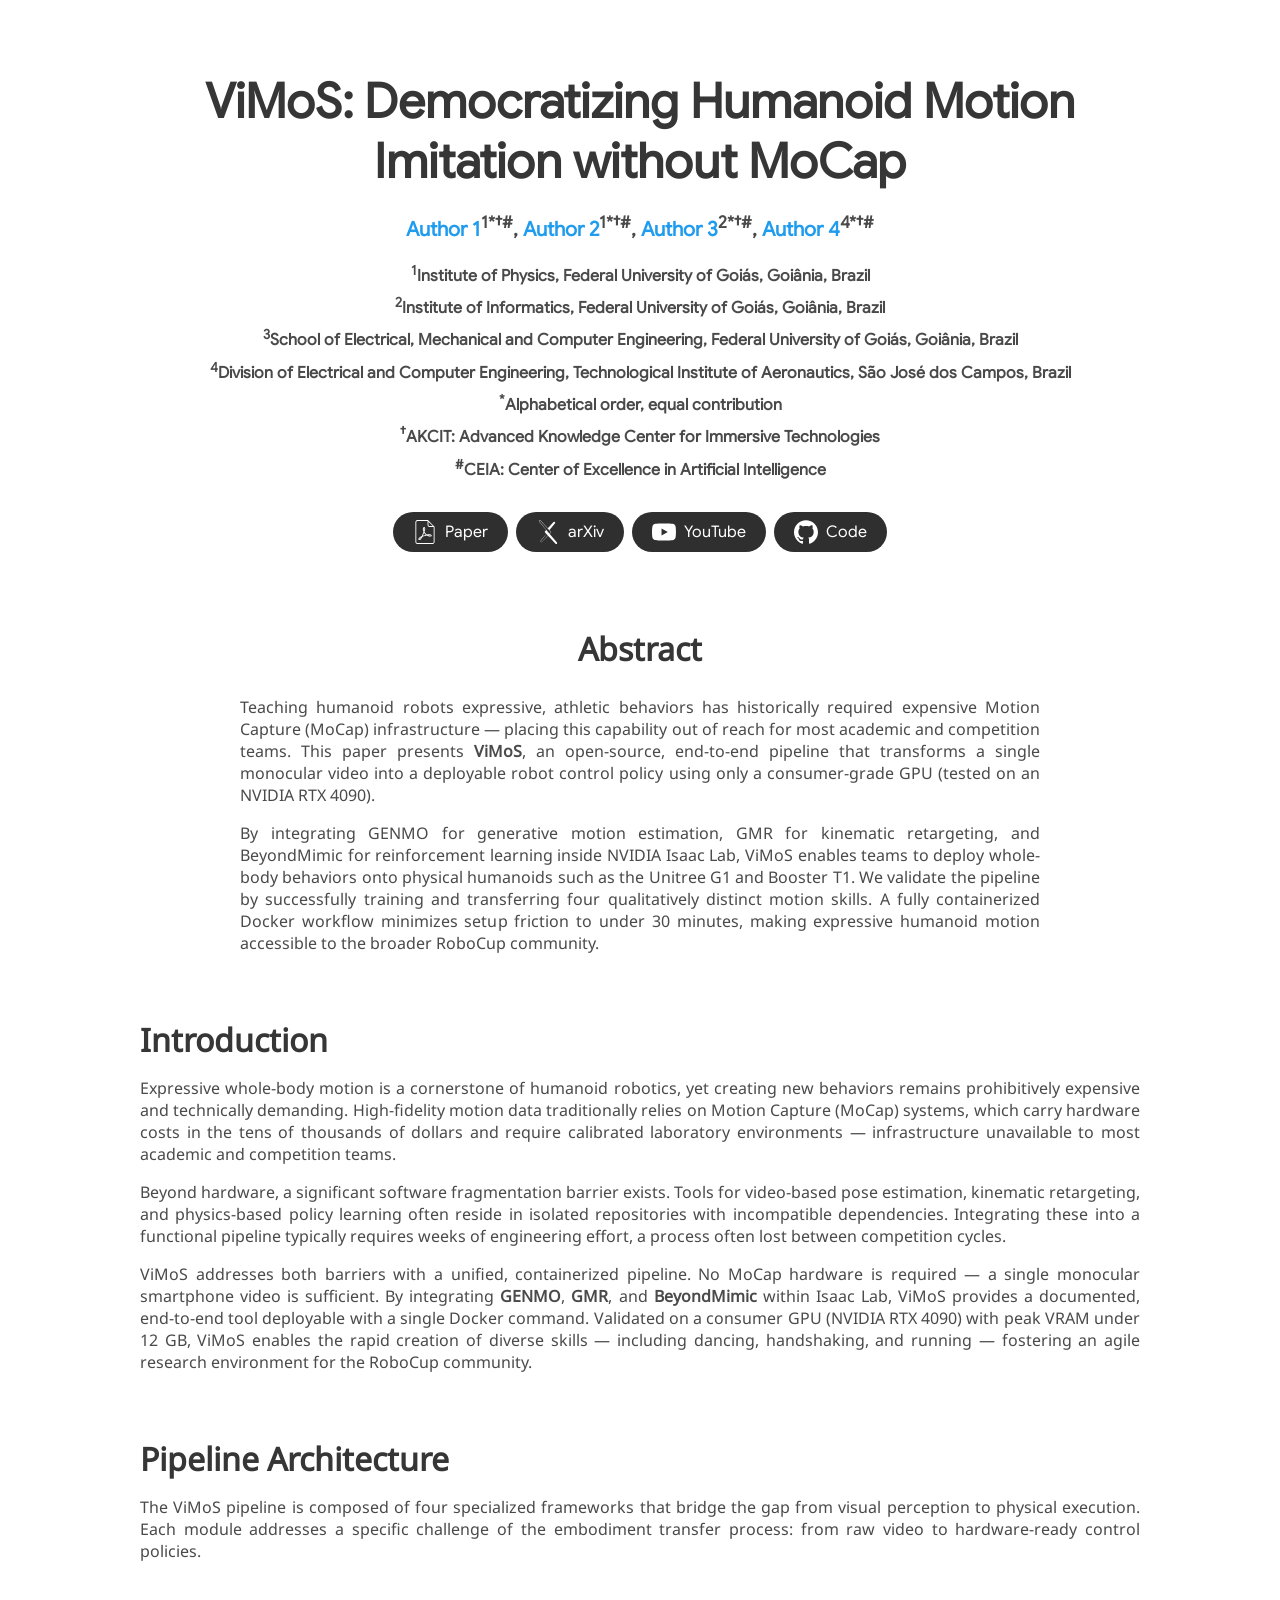
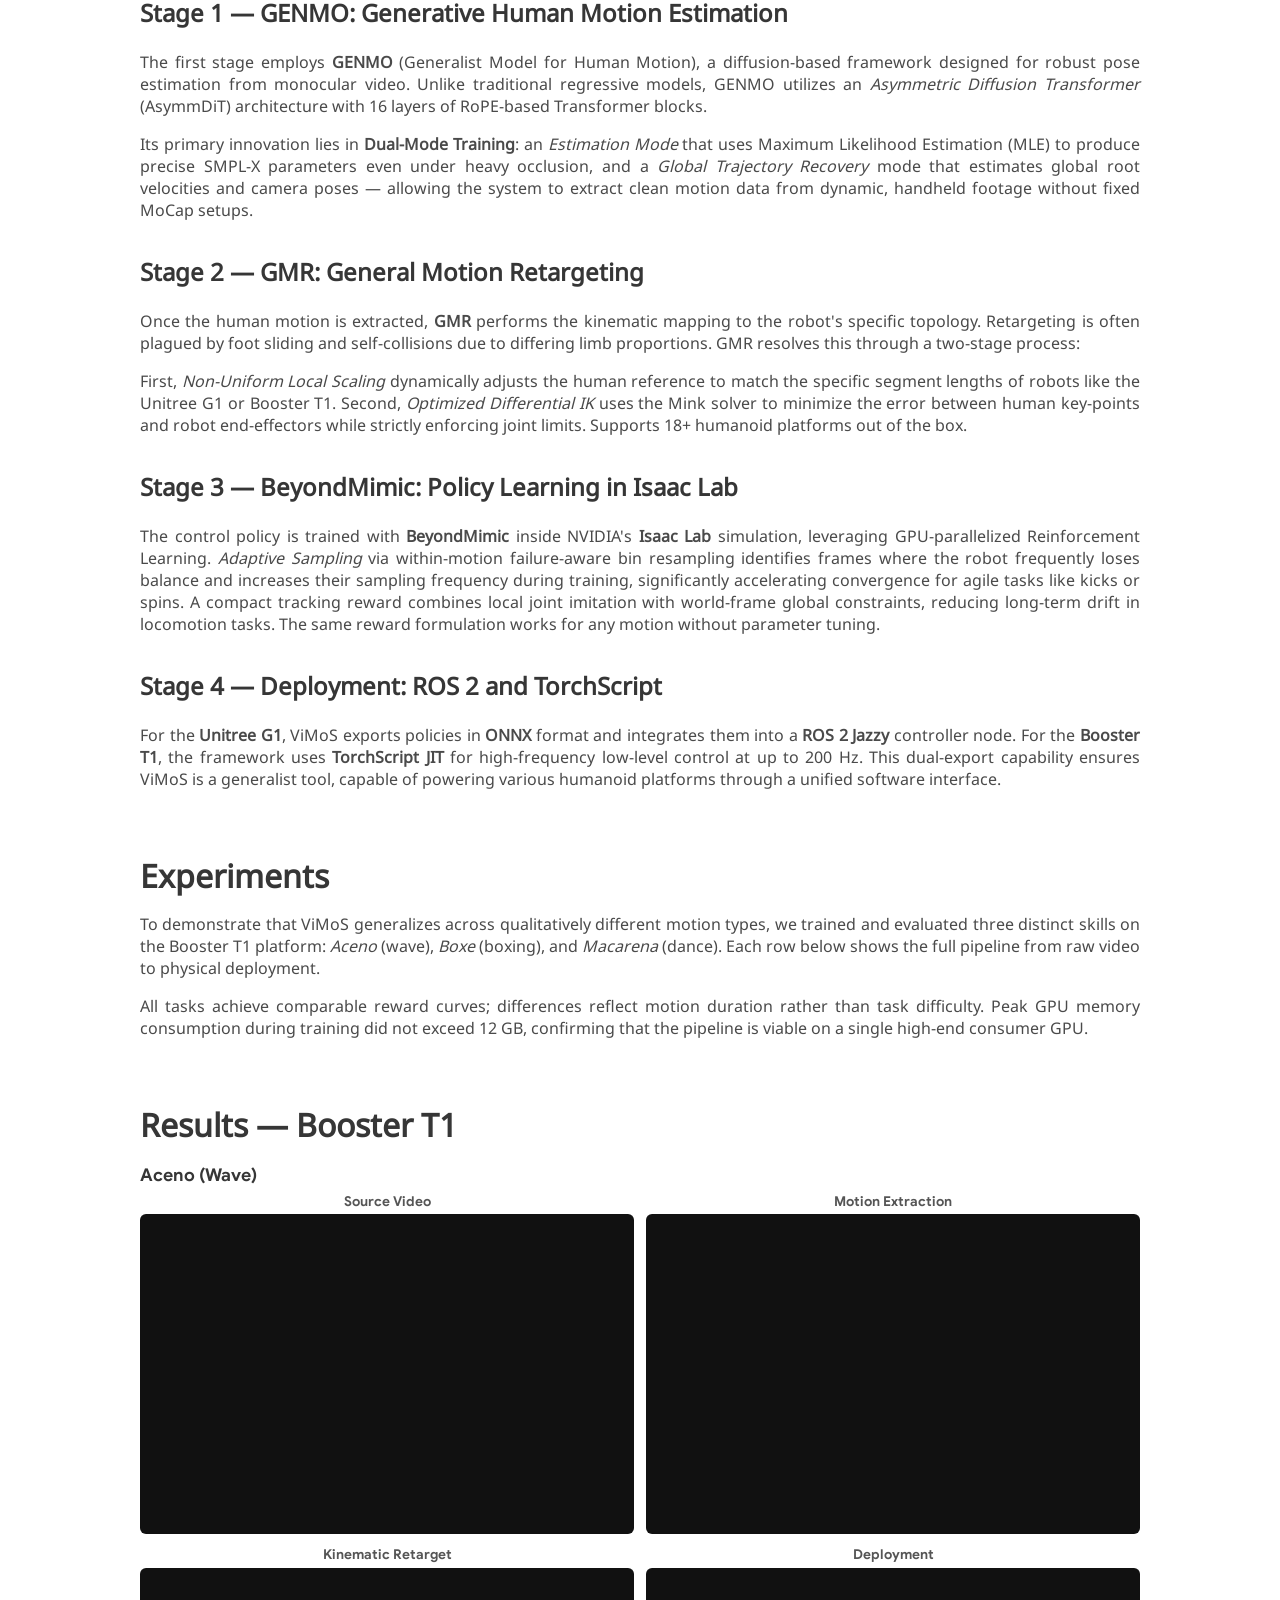
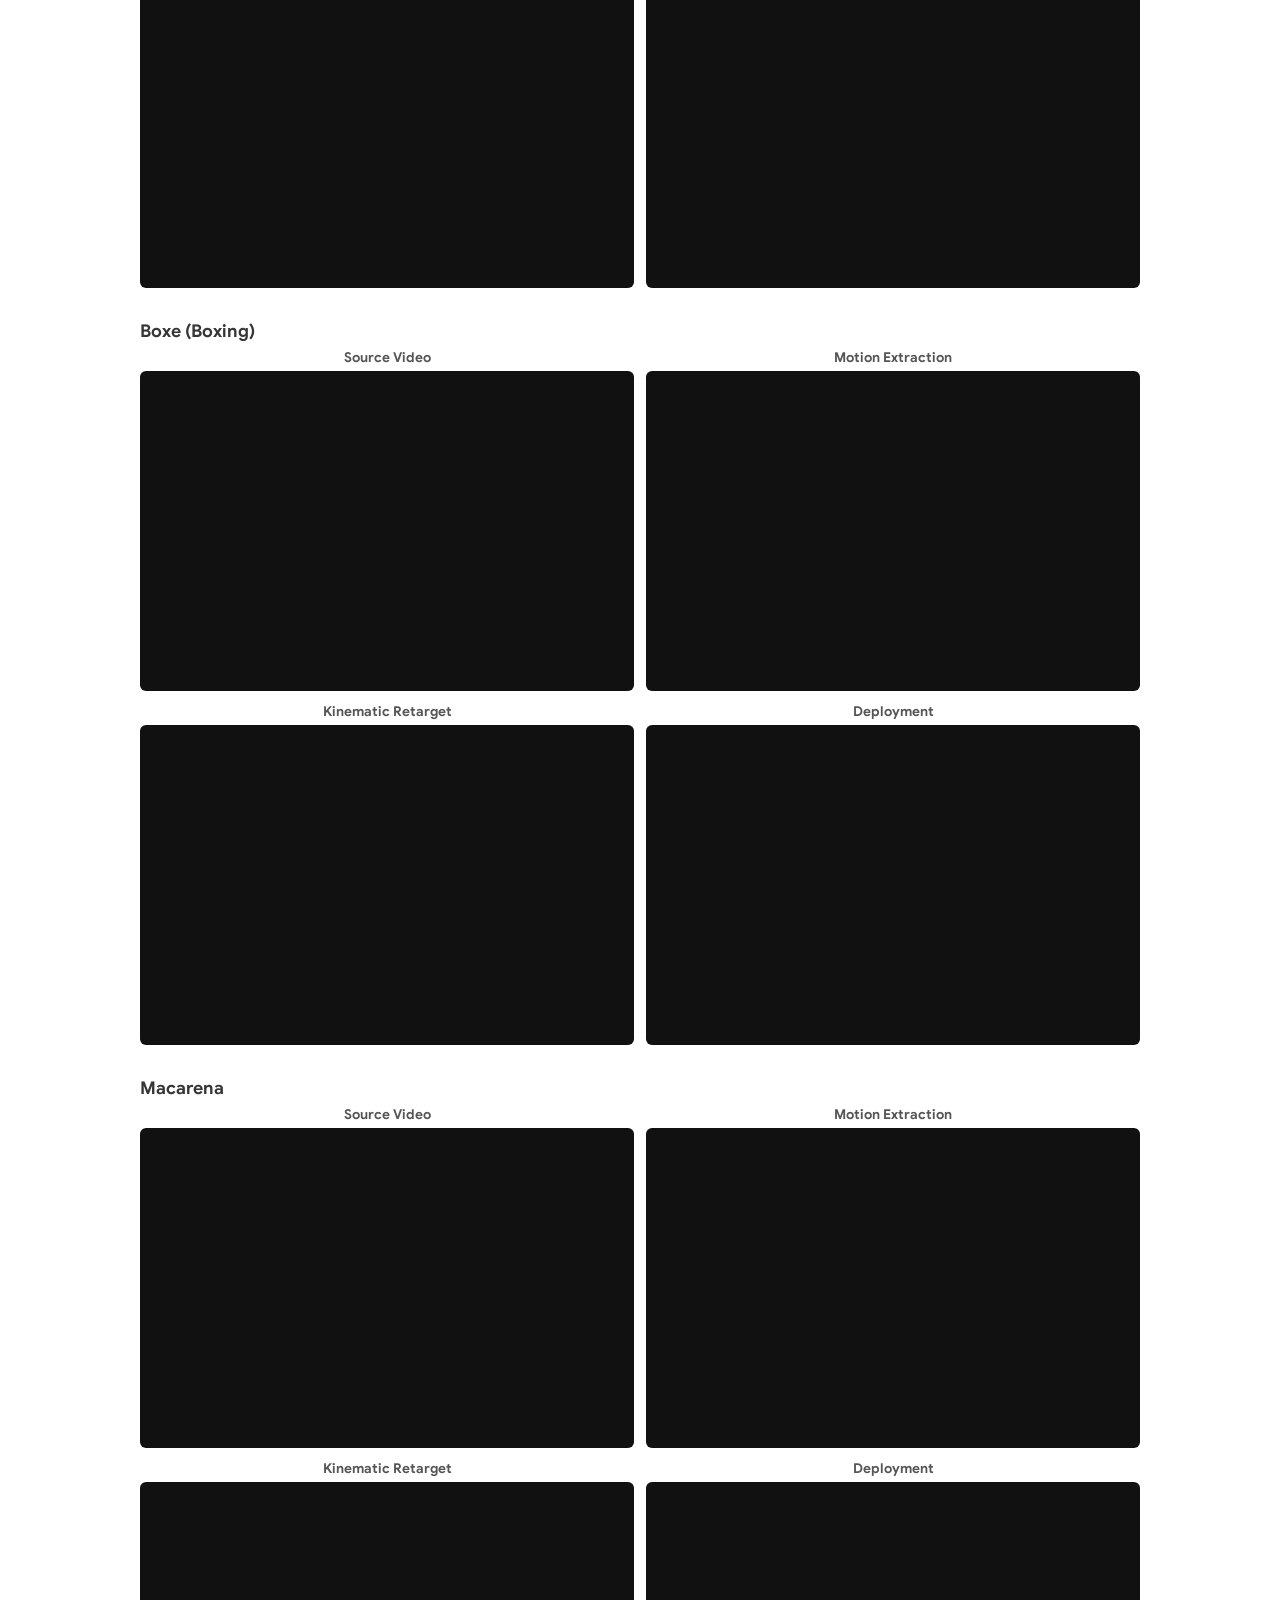
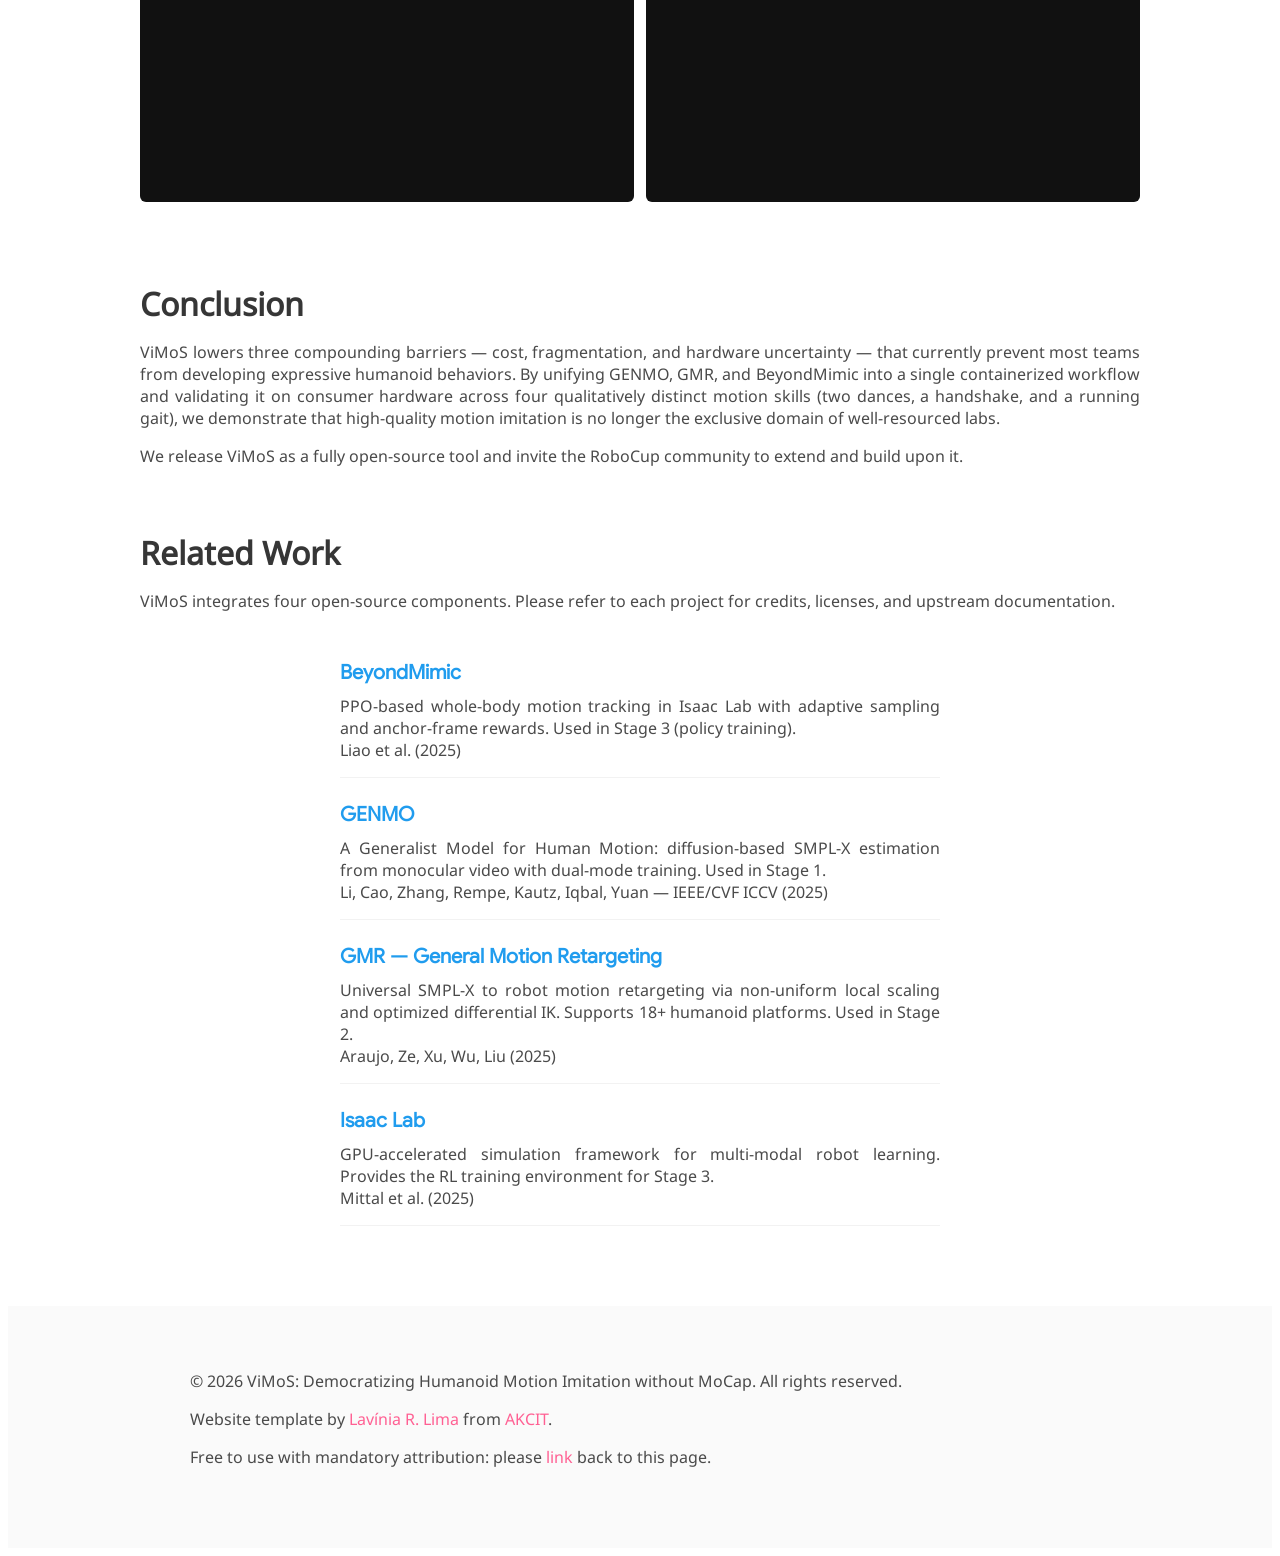
==== docs/index.html @ f3427cb3 "Remove YouTube index link" ====
<!DOCTYPE html>
<html>
    <head>
        <meta charset="utf-8">
        <meta name="description" content="ViMoS: Democratizing Humanoid Motion Imitation without MoCap. An open-source, end-to-end pipeline from monocular video to deployable robot control policy.">
        <meta name="keywords" content="Humanoid Robotics, Motion Imitation, Reinforcement Learning, Isaac Lab, BeyondMimic, GENMO, GMR, RoboCup">
        <meta name="viewport" content="width=device-width, initial-scale=1">
        <title>ViMoS — Democratizing Humanoid Motion Imitation without MoCap</title>
        <link rel="stylesheet" href="style.css">
        <link rel="icon" href="images/favicon.svg" type="image/svg+xml">
    </head>
    <body>
        <!-- ===== HEADER: Title + Authors ===== -->
        <div class="section">
            <div class="content">
                <h1>ViMoS: Democratizing Humanoid Motion Imitation without MoCap</h1>
                <h3>
                    <!-- TODO: replace with real author names and profile links -->
                    <a href="https://github.com/AKCIT-RL" class="no-underline" target="_blank">Author 1</a><sup>1*†#</sup>,
                    <a href="https://github.com/AKCIT-RL" class="no-underline" target="_blank">Author 2</a><sup>1*†#</sup>,
                    <a href="https://github.com/AKCIT-RL" class="no-underline" target="_blank">Author 3</a><sup>2*†#</sup>,
                    <a href="https://github.com/AKCIT-RL" class="no-underline" target="_blank">Author 4</a><sup>4*†#</sup>
                </h3>
                <h4><sup>1</sup>Institute of Physics, Federal University of Goiás, Goiânia, Brazil</h4>
                <h4><sup>2</sup>Institute of Informatics, Federal University of Goiás, Goiânia, Brazil</h4>
                <h4><sup>3</sup>School of Electrical, Mechanical and Computer Engineering, Federal University of Goiás, Goiânia, Brazil</h4>
                <h4><sup>4</sup>Division of Electrical and Computer Engineering, Technological Institute of Aeronautics, São José dos Campos, Brazil</h4>
                <h4><sup>*</sup>Alphabetical order, equal contribution</h4>
                <h4><sup>†</sup>AKCIT: Advanced Knowledge Center for Immersive Technologies</h4>
                <h4><sup>#</sup>CEIA: Center of Excellence in Artificial Intelligence</h4>
                <div class="links">
                    <!-- TODO: replace href with real PDF path when available -->
                    <div class="button">
                        <a href="paper.pdf" class="button-text" target="_blank"><img src="images/pdf.svg" class="button-icon">Paper</a>
                    </div>
                    <!-- TODO: replace href with real arXiv link when available -->
                    <div class="button">
                        <a href="https://arxiv.org/" class="button-text" target="_blank"><img src="images/arxiv.svg" class="button-icon">arXiv</a>
                    </div>
                    <!-- TODO: replace href with real YouTube link when available -->
                    <div class="button">
                        <a href="https://www.youtube.com/" class="button-text" target="_blank"><img src="images/youtube.svg" class="button-icon">YouTube</a>
                    </div>
                    <div class="button">
                        <a href="https://github.com/AKCIT-RL/DYSNM" class="button-text" target="_blank"><img src="images/github.svg" class="button-icon">Code</a>
                    </div>
                </div>
            </div>
        </div>

        <!-- ===== ABSTRACT ===== -->
        <div class="section">
            <div class="abstract">
                <h2>Abstract</h2>
                <p>
                    Teaching humanoid robots expressive, athletic behaviors has historically required expensive Motion Capture (MoCap) infrastructure — placing this capability out of reach for most academic and competition teams. This paper presents <strong>ViMoS</strong>, an open-source, end-to-end pipeline that transforms a single monocular video into a deployable robot control policy using only a consumer-grade GPU (tested on an NVIDIA RTX 4090).
                </p>
                <p>
                    By integrating GENMO for generative motion estimation, GMR for kinematic retargeting, and BeyondMimic for reinforcement learning inside NVIDIA Isaac Lab, ViMoS enables teams to deploy whole-body behaviors onto physical humanoids such as the Unitree G1 and Booster T1. We validate the pipeline by successfully training and transferring four qualitatively distinct motion skills. A fully containerized Docker workflow minimizes setup friction to under 30 minutes, making expressive humanoid motion accessible to the broader RoboCup community.
                </p>
            </div>
        </div>

        <!-- ===== INTRODUCTION ===== -->
        <div class="section">
            <div class="content">
                <h5>Introduction</h5>
                <p>
                    Expressive whole-body motion is a cornerstone of humanoid robotics, yet creating new behaviors remains prohibitively expensive and technically demanding. High-fidelity motion data traditionally relies on Motion Capture (MoCap) systems, which carry hardware costs in the tens of thousands of dollars and require calibrated laboratory environments — infrastructure unavailable to most academic and competition teams.
                </p>
                <p>
                    Beyond hardware, a significant software fragmentation barrier exists. Tools for video-based pose estimation, kinematic retargeting, and physics-based policy learning often reside in isolated repositories with incompatible dependencies. Integrating these into a functional pipeline typically requires weeks of engineering effort, a process often lost between competition cycles.
                </p>
                <p>
                    ViMoS addresses both barriers with a unified, containerized pipeline. No MoCap hardware is required — a single monocular smartphone video is sufficient. By integrating <strong>GENMO</strong>, <strong>GMR</strong>, and <strong>BeyondMimic</strong> within Isaac Lab, ViMoS provides a documented, end-to-end tool deployable with a single Docker command. Validated on a consumer GPU (NVIDIA RTX 4090) with peak VRAM under 12 GB, ViMoS enables the rapid creation of diverse skills — including dancing, handshaking, and running — fostering an agile research environment for the RoboCup community.
                </p>
            </div>
        </div>

        <!-- ===== PIPELINE ===== -->
        <div class="section">
            <div class="content">
                <h5>Pipeline Architecture</h5>
                <p>
                    The ViMoS pipeline is composed of four specialized frameworks that bridge the gap from visual perception to physical execution. Each module addresses a specific challenge of the embodiment transfer process: from raw video to hardware-ready control policies.
                </p>

                <!-- TODO: add pipeline diagram here when available (diagram.png from paper) -->
                <!-- <img class="image" src="images/diagram.png" alt="The ViMoS end-to-end pipeline"> -->

                <h6>Stage 1 — GENMO: Generative Human Motion Estimation</h6>
                <p>
                    The first stage employs <strong>GENMO</strong> (Generalist Model for Human Motion), a diffusion-based framework designed for robust pose estimation from monocular video. Unlike traditional regressive models, GENMO utilizes an <em>Asymmetric Diffusion Transformer</em> (AsymmDiT) architecture with 16 layers of RoPE-based Transformer blocks.
                </p>
                <p>
                    Its primary innovation lies in <strong>Dual-Mode Training</strong>: an <em>Estimation Mode</em> that uses Maximum Likelihood Estimation (MLE) to produce precise SMPL-X parameters even under heavy occlusion, and a <em>Global Trajectory Recovery</em> mode that estimates global root velocities and camera poses — allowing the system to extract clean motion data from dynamic, handheld footage without fixed MoCap setups.
                </p>

                <h6>Stage 2 — GMR: General Motion Retargeting</h6>
                <p>
                    Once the human motion is extracted, <strong>GMR</strong> performs the kinematic mapping to the robot's specific topology. Retargeting is often plagued by foot sliding and self-collisions due to differing limb proportions. GMR resolves this through a two-stage process:
                </p>
                <p>
                    First, <em>Non-Uniform Local Scaling</em> dynamically adjusts the human reference to match the specific segment lengths of robots like the Unitree G1 or Booster T1. Second, <em>Optimized Differential IK</em> uses the Mink solver to minimize the error between human key-points and robot end-effectors while strictly enforcing joint limits. Supports 18+ humanoid platforms out of the box.
                </p>

                <h6>Stage 3 — BeyondMimic: Policy Learning in Isaac Lab</h6>
                <p>
                    The control policy is trained with <strong>BeyondMimic</strong> inside NVIDIA's <strong>Isaac Lab</strong> simulation, leveraging GPU-parallelized Reinforcement Learning.
                    <em>Adaptive Sampling</em> via within-motion failure-aware bin resampling identifies frames where the robot frequently loses balance and increases their sampling frequency during training, significantly accelerating convergence for agile tasks like kicks or spins.
                    A compact tracking reward combines local joint imitation with world-frame global constraints, reducing long-term drift in locomotion tasks.
                    The same reward formulation works for any motion without parameter tuning.
                </p>

                <h6>Stage 4 — Deployment: ROS 2 and TorchScript</h6>
                <p>
                    For the <strong>Unitree G1</strong>, ViMoS exports policies in <strong>ONNX</strong> format and integrates them into a <strong>ROS 2 Jazzy</strong> controller node.
                    For the <strong>Booster T1</strong>, the framework uses <strong>TorchScript JIT</strong> for high-frequency low-level control at up to 200 Hz.
                    This dual-export capability ensures ViMoS is a generalist tool, capable of powering various humanoid platforms through a unified software interface.
                </p>
            </div>
        </div>

        <!-- ===== EXPERIMENTS ===== -->
        <div class="section">
            <div class="content">
                <h5>Experiments</h5>
                <p>
                    To demonstrate that ViMoS generalizes across qualitatively different motion types, we trained and evaluated three distinct skills on the Booster T1 platform: <em>Aceno</em> (wave), <em>Boxe</em> (boxing), and <em>Macarena</em> (dance). Each row below shows the full pipeline from raw video to physical deployment.
                </p>
                <p>
                    All tasks achieve comparable reward curves; differences reflect motion duration rather than task difficulty. Peak GPU memory consumption during training did not exceed 12 GB, confirming that the pipeline is viable on a single high-end consumer GPU.
                </p>
            </div>
        </div>

        <!-- ===== RESULTS ===== -->
        <div class="section">
            <div class="content">
                <h5>Results — Booster T1</h5>

                <p class="motion-label">Aceno (Wave)</p>
                <div class="video-grid">
                    <div class="video-cell"><span>Source Video</span><video src="videos/aceno_source.mp4" autoplay loop muted playsinline></video></div>
                    <div class="video-cell"><span>Motion Extraction</span><video src="videos/aceno_extraction.mp4" autoplay loop muted playsinline></video></div>
                    <div class="video-cell"><span>Kinematic Retarget</span><video src="videos/aceno_retarget.mp4" autoplay loop muted playsinline></video></div>
                    <div class="video-cell"><span>Deployment</span><video src="videos/aceno_deploy.mp4" autoplay loop muted playsinline></video></div>
                </div>

                <p class="motion-label">Boxe (Boxing)</p>
                <div class="video-grid">
                    <div class="video-cell"><span>Source Video</span><video src="videos/boxe_source.mp4" autoplay loop muted playsinline></video></div>
                    <div class="video-cell"><span>Motion Extraction</span><video src="videos/boxe_extraction.mp4" autoplay loop muted playsinline></video></div>
                    <div class="video-cell"><span>Kinematic Retarget</span><video src="videos/boxe_retarget.mp4" autoplay loop muted playsinline></video></div>
                    <div class="video-cell"><span>Deployment</span><video src="videos/boxe_deploy.mp4" autoplay loop muted playsinline></video></div>
                </div>

                <p class="motion-label">Macarena</p>
                <div class="video-grid">
                    <div class="video-cell"><span>Source Video</span><video src="videos/macarena_source.mp4" autoplay loop muted playsinline></video></div>
                    <div class="video-cell"><span>Motion Extraction</span><video src="videos/macarena_extraction.mp4" autoplay loop muted playsinline></video></div>
                    <div class="video-cell"><span>Kinematic Retarget</span><video src="videos/macarena_retarget.mp4" autoplay loop muted playsinline></video></div>
                    <div class="video-cell"><span>Deployment</span><video src="videos/macarena_deploy.mp4" autoplay loop muted playsinline></video></div>
                </div>
            </div>
        </div>

        <!-- ===== CONCLUSION ===== -->
        <div class="section">
            <div class="content">
                <h5>Conclusion</h5>
                <p>
                    ViMoS lowers three compounding barriers — cost, fragmentation, and hardware uncertainty — that currently prevent most teams from developing expressive humanoid behaviors. By unifying GENMO, GMR, and BeyondMimic into a single containerized workflow and validating it on consumer hardware across four qualitatively distinct motion skills (two dances, a handshake, and a running gait), we demonstrate that high-quality motion imitation is no longer the exclusive domain of well-resourced labs.
                </p>
                <p>
                    We release ViMoS as a fully open-source tool and invite the RoboCup community to extend and build upon it.
                </p>
            </div>
        </div>

        <!-- ===== RELATED WORK ===== -->
        <div class="section">
            <div class="content">
                <h5>Related Work</h5>
                <p>
                    ViMoS integrates four open-source components. Please refer to each project for credits, licenses, and upstream documentation.
                </p>
                <div class="related-links-container">
                    <div class="related-links">
                        <h3><a href="https://arxiv.org/abs/2508.08241" class="no-underline" target="_blank">BeyondMimic</a></h3>
                        <p>PPO-based whole-body motion tracking in Isaac Lab with adaptive sampling and anchor-frame rewards. Used in Stage 3 (policy training).</p>
                        <p>Liao et al. (2025)</p>
                    </div>
                    <div class="related-links">
                        <h3><a href="https://arxiv.org/abs/2505.01425" class="no-underline" target="_blank">GENMO</a></h3>
                        <p>A Generalist Model for Human Motion: diffusion-based SMPL-X estimation from monocular video with dual-mode training. Used in Stage 1.</p>
                        <p>Li, Cao, Zhang, Rempe, Kautz, Iqbal, Yuan — IEEE/CVF ICCV (2025)</p>
                    </div>
                    <div class="related-links">
                        <h3><a href="https://arxiv.org/abs/2510.02252" class="no-underline" target="_blank">GMR — General Motion Retargeting</a></h3>
                        <p>Universal SMPL-X to robot motion retargeting via non-uniform local scaling and optimized differential IK. Supports 18+ humanoid platforms. Used in Stage 2.</p>
                        <p>Araujo, Ze, Xu, Wu, Liu (2025)</p>
                    </div>
                    <div class="related-links">
                        <h3><a href="https://arxiv.org/abs/2511.04831" class="no-underline" target="_blank">Isaac Lab</a></h3>
                        <p>GPU-accelerated simulation framework for multi-modal robot learning. Provides the RL training environment for Stage 3.</p>
                        <p>Mittal et al. (2025)</p>
                    </div>
                </div>
            </div>
        </div>

        <!-- Footer start - do not remove the attribution lines below, it is required for the free use of the template -->
        <!-- You can edit the content above, but please keep the attribution to the template developer and the requirement to link back to the GINGA paper page -->
        <footer class="footer">
            <div class="footer-content">
                <p>© 2026 ViMoS: Democratizing Humanoid Motion Imitation without MoCap. All rights reserved.</p>
                <p>Website template by <a href="https://github.com/lavinia-rl" target="_blank" class="no-underline-ft">Lavínia R. Lima</a> from <a href="https://github.com/AKCIT-RL" target="_blank" class="no-underline-ft">AKCIT</a>.</p>
                <p>Free to use with mandatory attribution: please <a href="https://lavinia-rl.github.io/GINGA/" class="no-underline-ft" target="_blank">link</a> back to this page.</p>
            </div>
        </footer>
        <!-- Footer end -->
    </body>
</html>
---- docs/style.css ----
html {
    text-rendering: optimizeLegibility;
}

@font-face {
    font-family: 'googlesans-bold';
    src: url('fonts/google-sans/GoogleSans-Bold.ttf') format('truetype');
}
@font-face {
    font-family: 'googlesans-italic';
    src: url('fonts/google-sans/GoogleSans-Italic.ttf') format('truetype');
}

@font-face {
    font-family: 'googlesans-regular';
    src: url('fonts/google-sans/GoogleSans-Regular.ttf') format('truetype');
}

@font-face {
    font-family: 'noto-sans-bold';
    src: url('fonts/noto-sans/NotoSans-Bold.ttf') format('truetype');
}

@font-face {
    font-family: 'noto-sans-italic';
    src: url('fonts/noto-sans/NotoSans-Italic.ttf') format('truetype');
}

@font-face {
    font-family: 'noto-sans-regular';
    src: url('fonts/noto-sans/NotoSans-Regular.ttf') format('truetype');
}

body {
    font-family: 'noto-sans-regular', sans-serif;
    background-color: white;
}

h1 {    
    font-family: 'googlesans-regular', sans-serif;
    font-size: 3em;
    color: #363636;
    text-align: center;
    margin-bottom: 1.5em;
    word-break: break-word;
    margin: 0;
    padding: 0;
    box-sizing: inherit;
    padding-top: 4rem;
}

h2 {
    font-family: 'noto-sans-regular', sans-serif;
    font-size: 2em;
    color: #363636;
    text-align: center;
}

h3 {
    font-family: 'googlesans-regular', sans-serif;
    font-size: 1.25em;
    color: #4a4a4a;
    text-align: center;
}

h4 {
    font-family: 'googlesans-regular', sans-serif;
    font-size: 1em;
    color: #4a4a4a;
    text-align: center;
    margin: 0.5em 0;
}

h5 {
    font-family: 'noto-sans-regular', sans-serif;
    font-size: 2em;
    color: #363636;
    text-align: left;
    margin: 0;
}

h6 {
    font-family: 'noto-sans-regular', sans-serif;
    font-size: 1.5em;
    color: #363636;
    text-align: left;
    margin: 0;
    padding-top: 0.75em;
    padding-bottom: 0.25em;
}

.no-underline {
  text-decoration: none;
  color: hsl(204, 86%, 53%);
}

.section {
    padding: 3rem 1.5rem;
    display: block;
    box-sizing: inherit;
    flex-grow: 1;
    flex-shrink: 0;
    padding-top: 0;
}

.content {
    font-family: 'noto-sans-regular', sans-serif;
    font-size: 1em;
    color:#4a4a4a;
    text-align: justify;
    max-width: 1000px;
    margin: 0 auto;
    padding: 0;
}

.links {
    display: flex;
    flex-wrap: wrap;
    justify-content: center;
    margin-top: 2em;
    align-items: center;
    gap: 0.5em;
}

.button {
    padding: 0.5em 1.25em;
    margin: 0;
    border-radius: 30px;
    cursor: pointer;
    background-color: #2f2f2f;
    border-color: transparent;
    display: inline-flex;
    align-items: center;
    justify-content: center;
}

.button-text {
    text-decoration: none;
    font-family: 'googlesans-regular', sans-serif;
    font-size: 1em;
    color: #fff;
    display: inline-flex;
    align-items: center;
    justify-content: center;
    gap: 0.5em;
}

.button-icon {
    width: 1.5em;
    height: 1.5em;
    display: inline-block;
}

.abstract {
    font-family: 'noto-sans-regular', sans-serif;
    font-size: 1em;
    color:#4a4a4a;
    text-align: justify;
    max-width: 800px;
    margin: 0 auto;
    padding: 0;
}

.footer {
    background-color: #fafafa;
    padding: 3rem 1.5rem 4rem;
    text-align: center;
}

.footer-content {
    font-family: 'noto-sans-regular', sans-serif;
    font-size: 1em;
    color:#4a4a4a;
    text-align: left;
    max-width: 900px;
    margin: 0 auto;
    padding: 0;
}

.no-underline-ft {
    text-decoration: none;
    color: #ff6093;
}

.youtube-video {
    width: 100%;
    aspect-ratio: 16 / 9;
    border: none;
    border-radius: 8px;
    box-shadow: 0 2px 8px rgba(0, 0, 0, 0.1);
    margin-top: 2em;
}

.image {
    width: 100%;
    aspect-ratio: 16 / 9;
    object-fit: cover;
    border: none;
    margin: 1em 0;
}

.related-links-container {
    margin: 2em 0;
}

.related-links {
    display: flex;
    flex-direction: column;
    align-items: flex-start;
    margin-bottom: 0.5em;
    padding: 1em 0;
    max-width: 600px;
    margin-left: auto;
    margin-right: auto;
    border-bottom: 1px solid #f2f2f2;
}

.related-links p {
    margin: 0;
}

.related-links h3 {
    margin-bottom: 0.5em;
    margin-top: 0;
}
.video-grid {
    display: grid;
    grid-template-columns: repeat(2, 1fr);
    gap: 0.75em;
    margin-bottom: 2em;
}

.video-cell {
    display: flex;
    flex-direction: column;
    gap: 0.3em;
}

.video-cell span {
    text-align: center;
    font-family: 'googlesans-bold', sans-serif;
    font-size: 0.85em;
    color: #555;
}

.video-cell video {
    width: 100%;
    height: 320px;
    object-fit: contain;
    border-radius: 6px;
    background: #111;
}

.motion-label {
    font-family: 'googlesans-bold', sans-serif;
    font-size: 1.1em;
    color: #363636;
    margin: 1em 0 0.4em 0;
}

@media (max-width: 600px) {
    .video-grid {
        grid-template-columns: 1fr;
    }
}
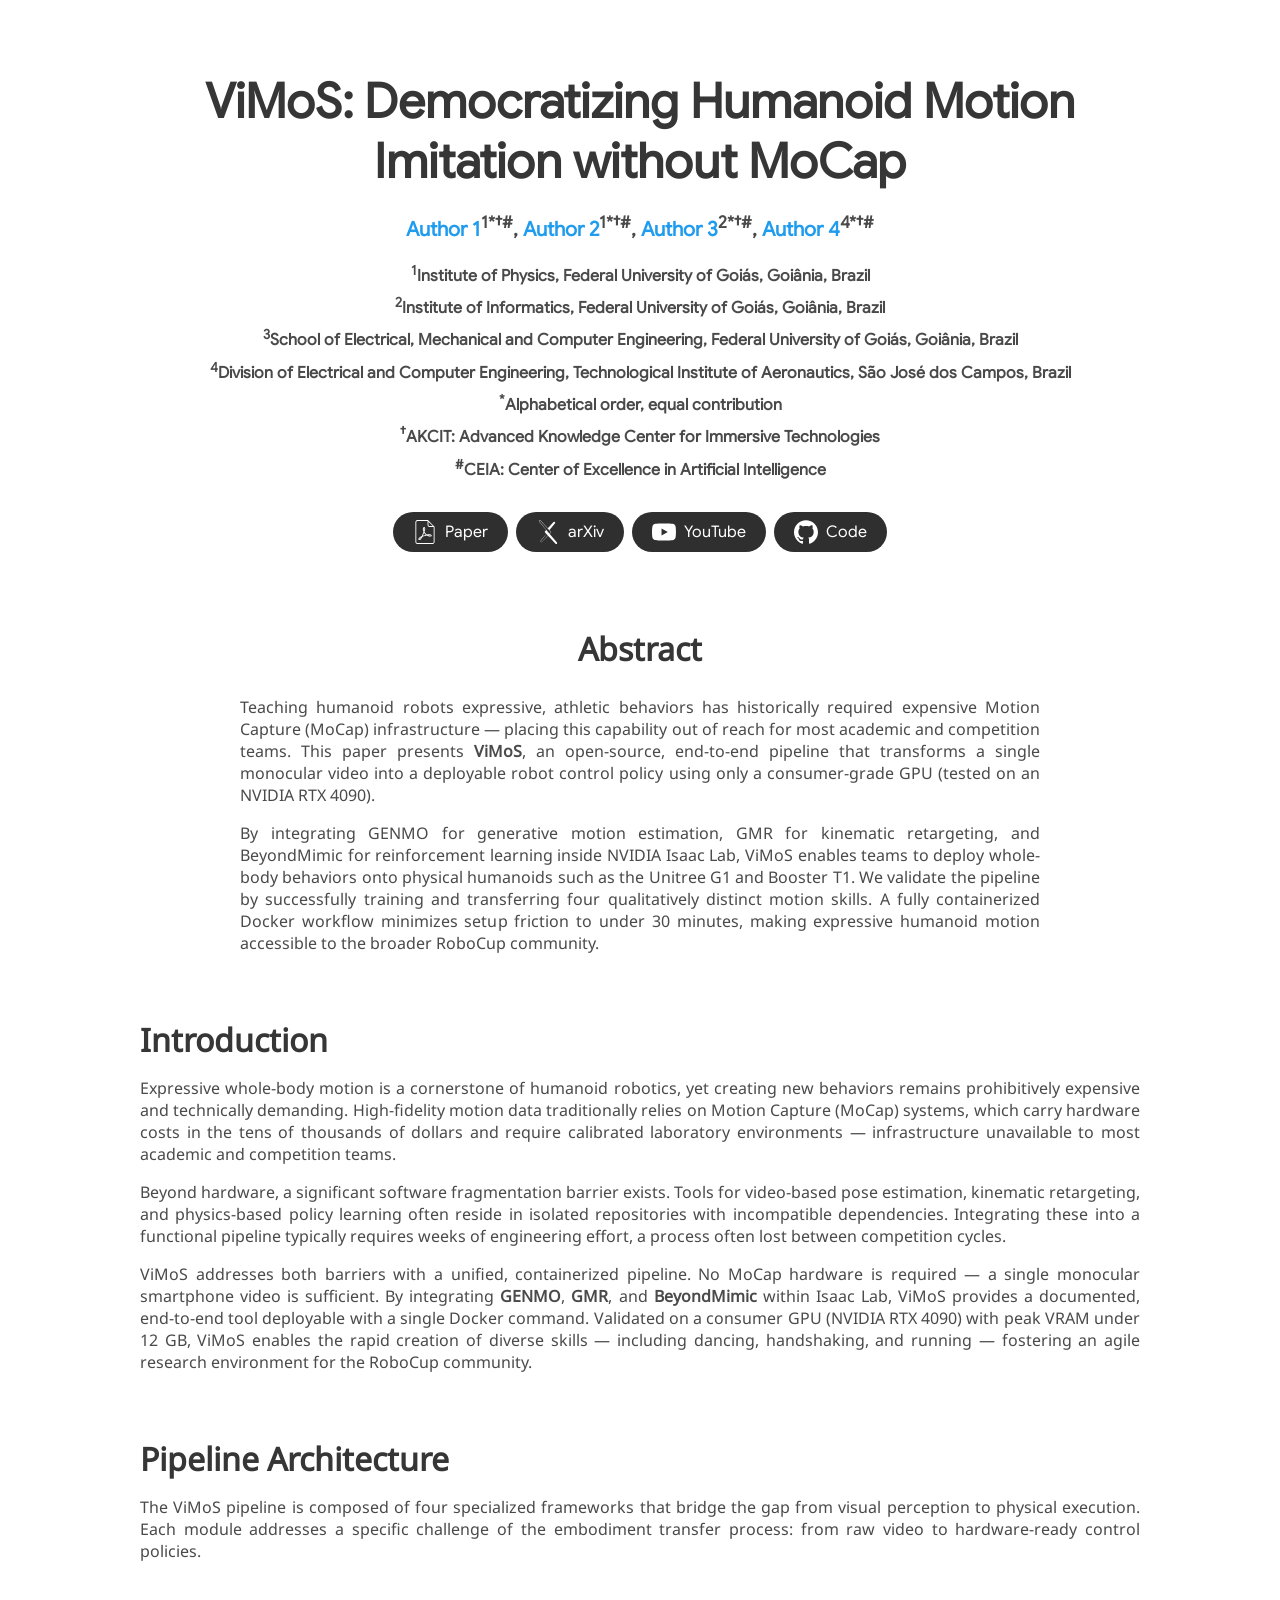
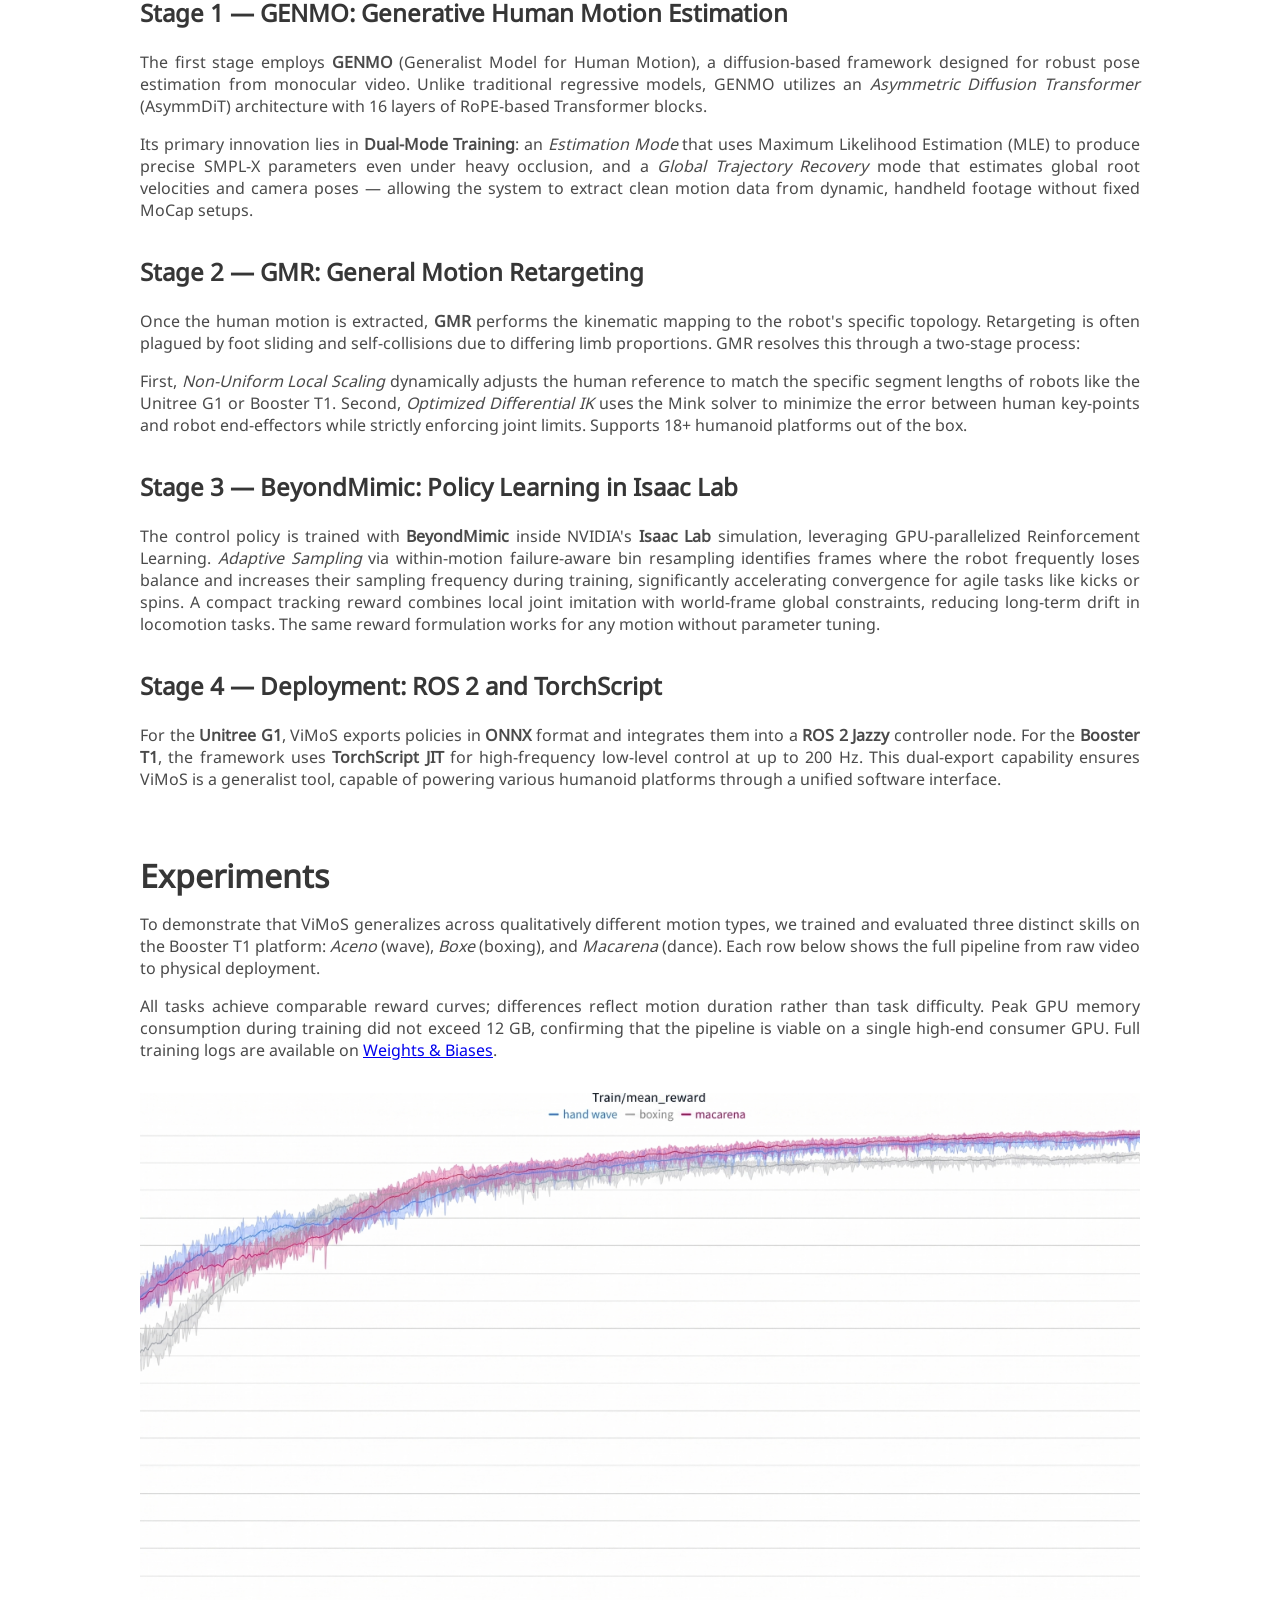
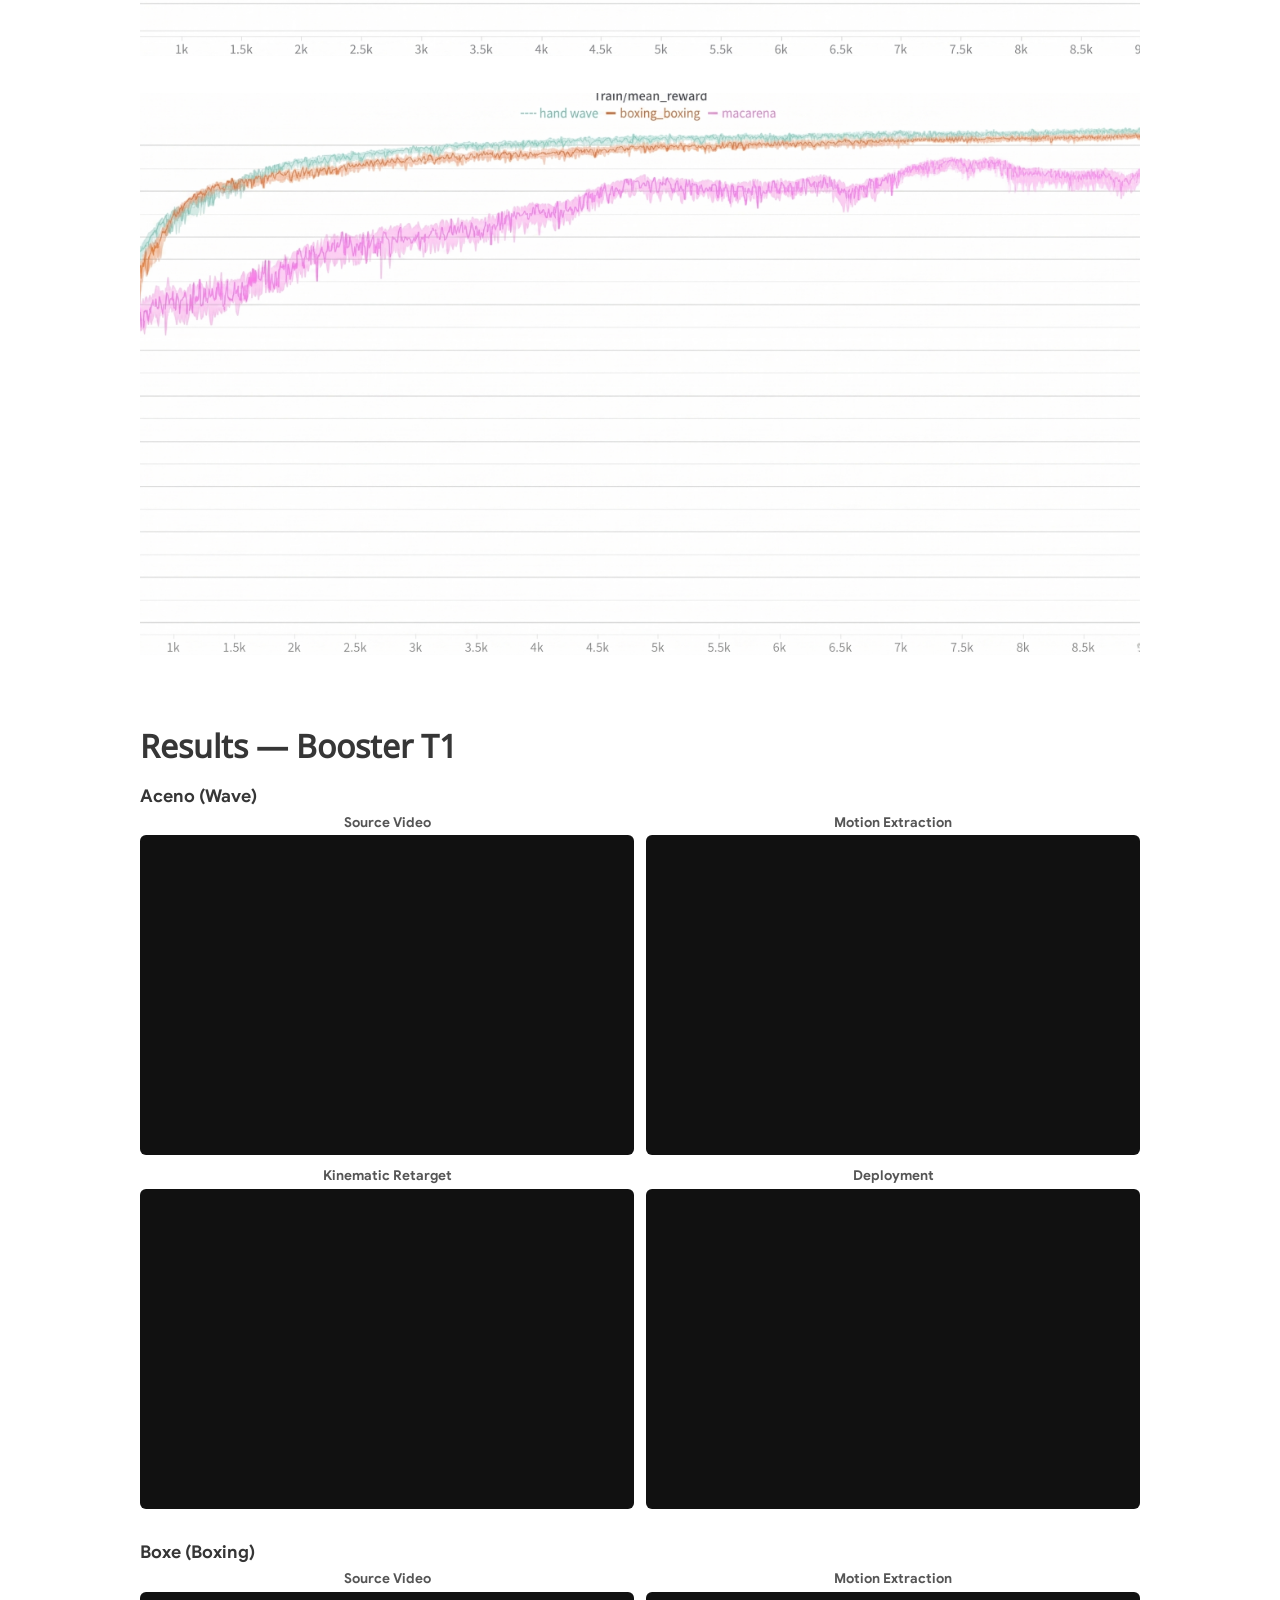
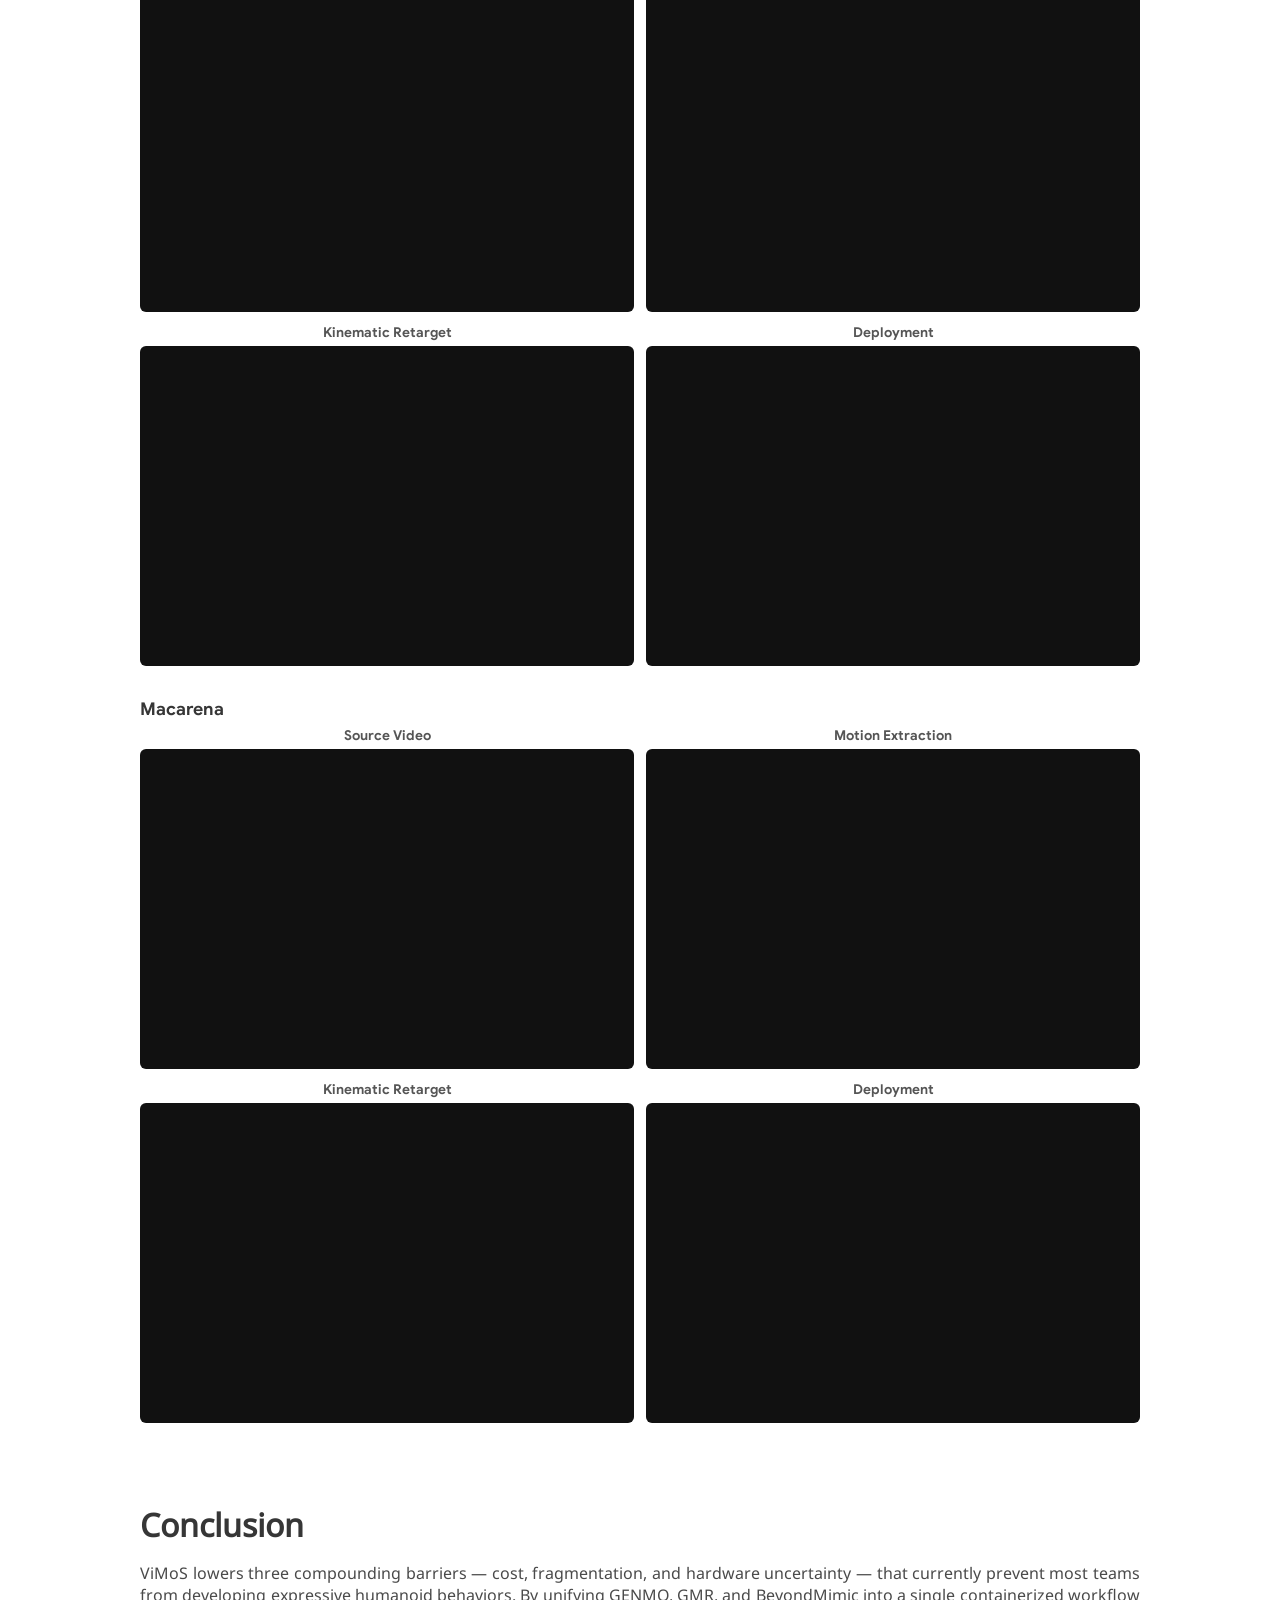
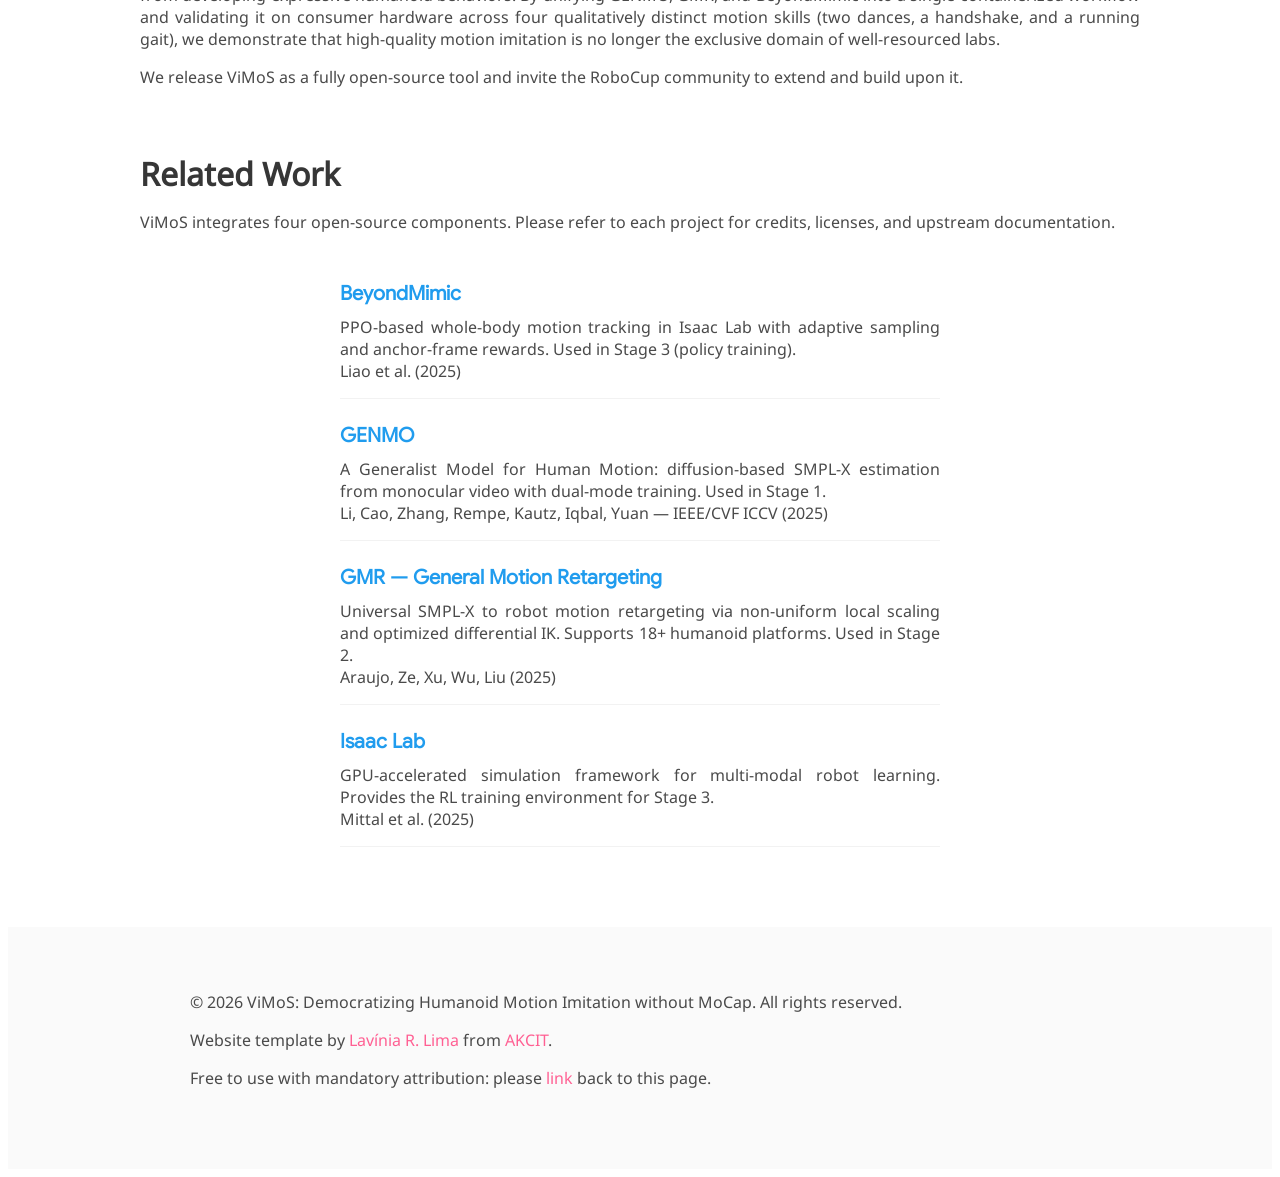
==== commit 762660a6: "Add training reward curves and W&B report link to experiments section" ====
--- a/docs/index.html
+++ b/docs/index.html
@@ -129,8 +129,11 @@
                     To demonstrate that ViMoS generalizes across qualitatively different motion types, we trained and evaluated three distinct skills on the Booster T1 platform: <em>Aceno</em> (wave), <em>Boxe</em> (boxing), and <em>Macarena</em> (dance). Each row below shows the full pipeline from raw video to physical deployment.
                 </p>
                 <p>
-                    All tasks achieve comparable reward curves; differences reflect motion duration rather than task difficulty. Peak GPU memory consumption during training did not exceed 12 GB, confirming that the pipeline is viable on a single high-end consumer GPU.
-                </p>
+                    All tasks achieve comparable reward curves; differences reflect motion duration rather than task difficulty. Peak GPU memory consumption during training did not exceed 12 GB, confirming that the pipeline is viable on a single high-end consumer GPU. Full training logs are available on
+                    <a href="https://wandb.ai/do-you-still-need-mocap/G1_vimos/reports/Vimos--VmlldzoxNjU5MzA3Mw" target="_blank">Weights &amp; Biases</a>.
+                </p>
+                <img class="image" src="images/t1.png" alt="Training reward curves — Booster T1">
+                <img class="image" src="images/g1.png" alt="Training reward curves — Unitree G1">
             </div>
         </div>
 
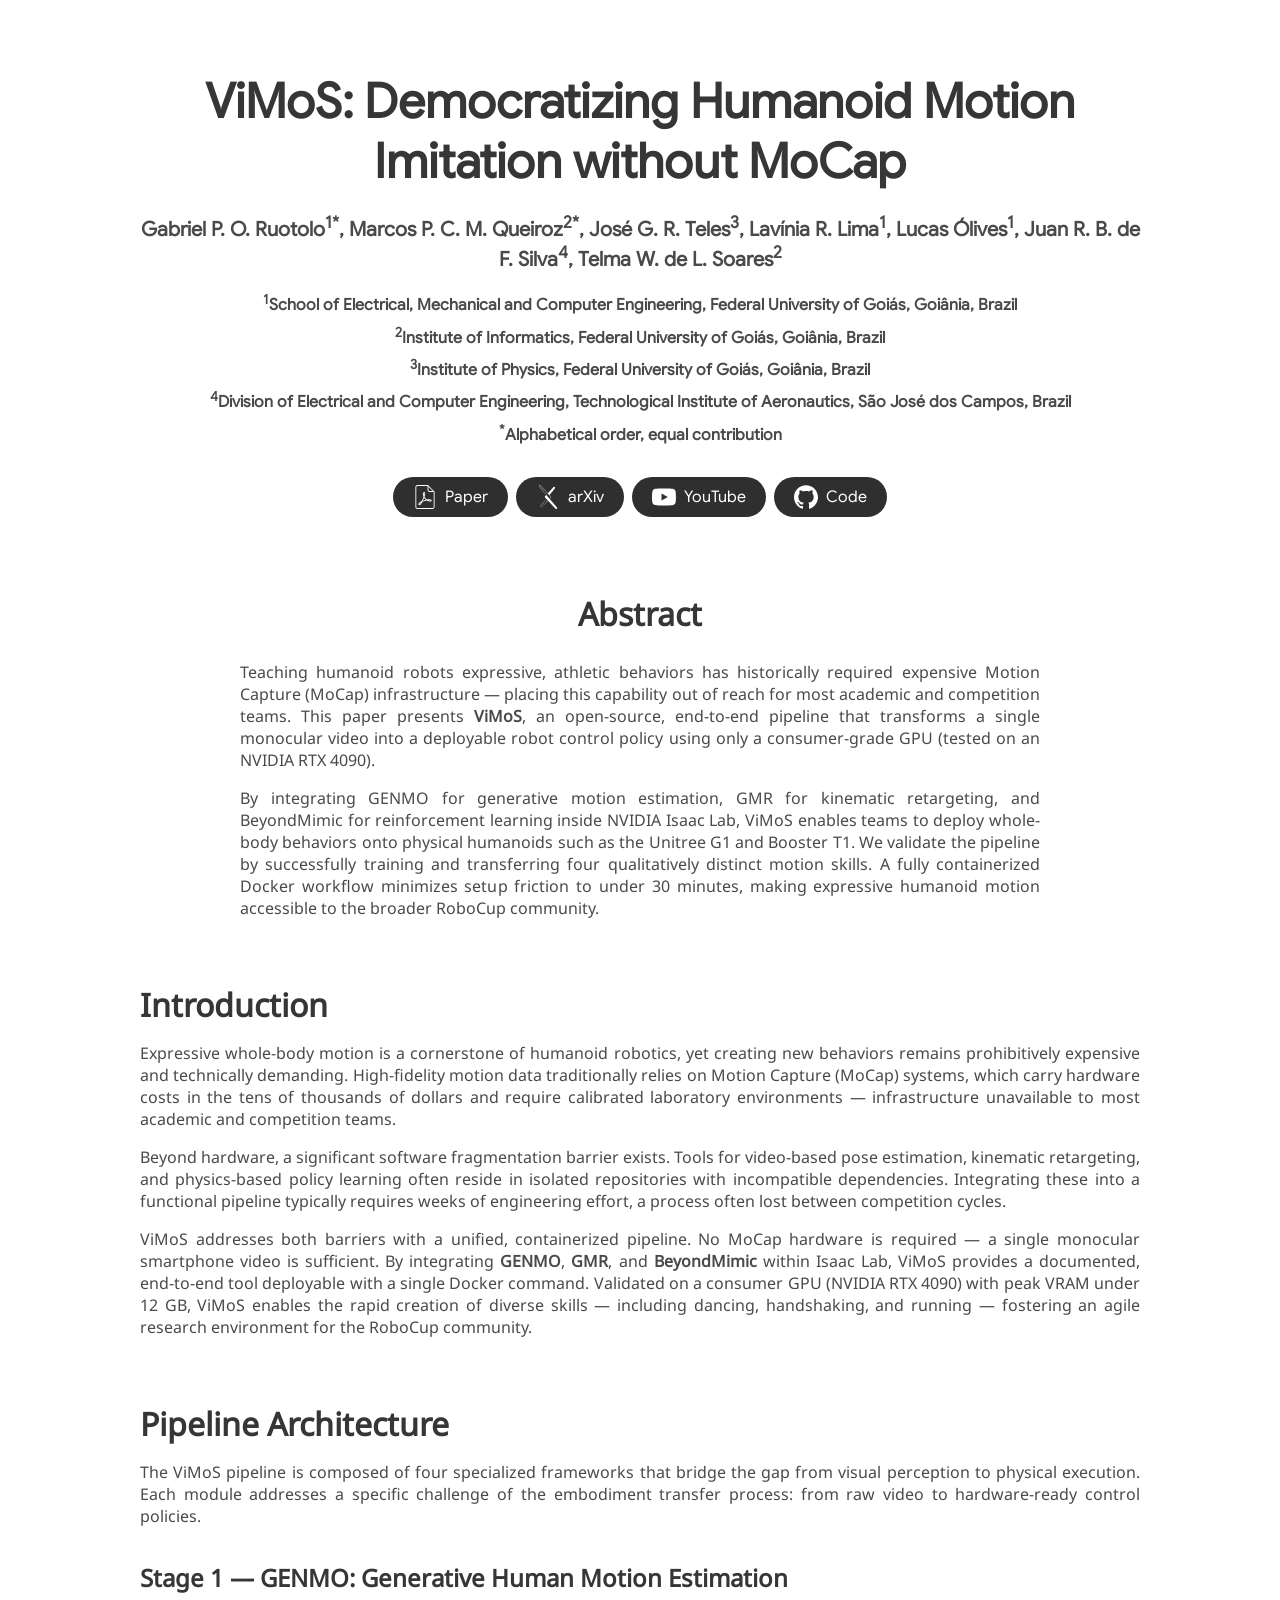
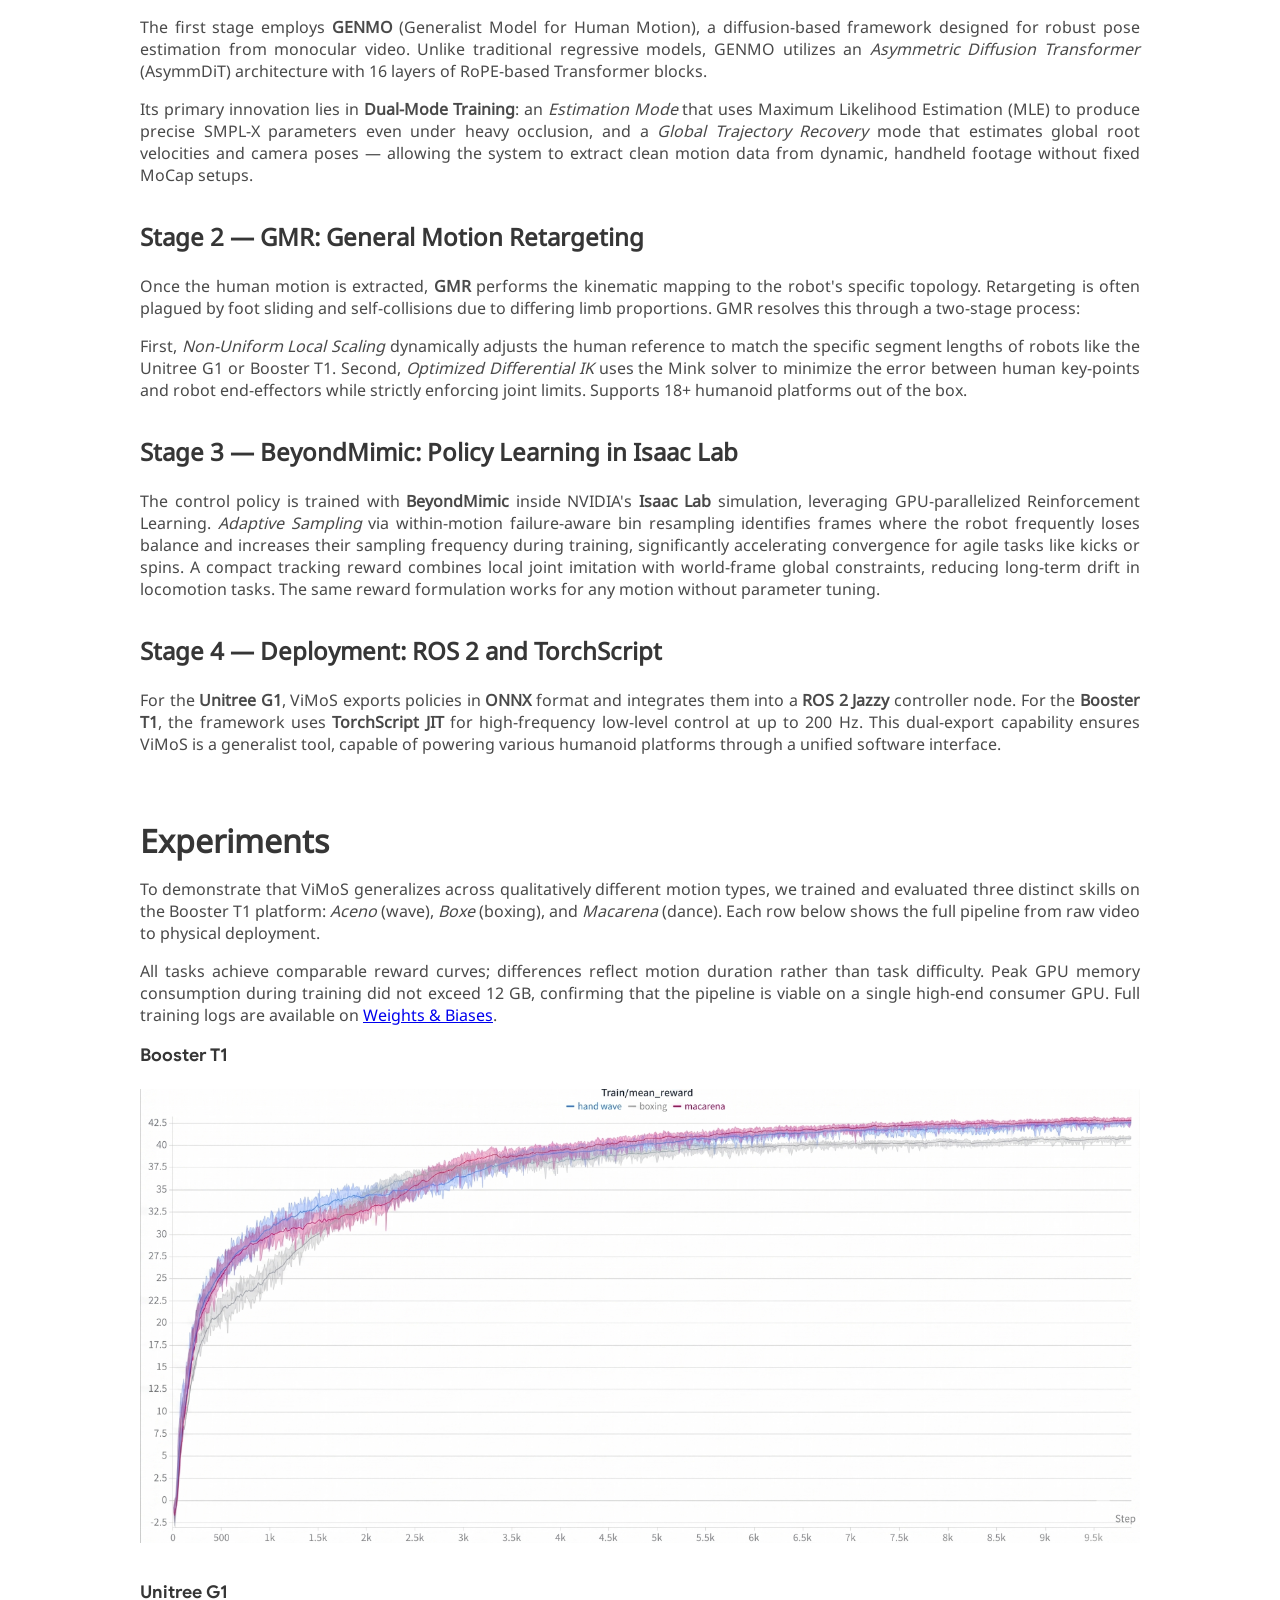
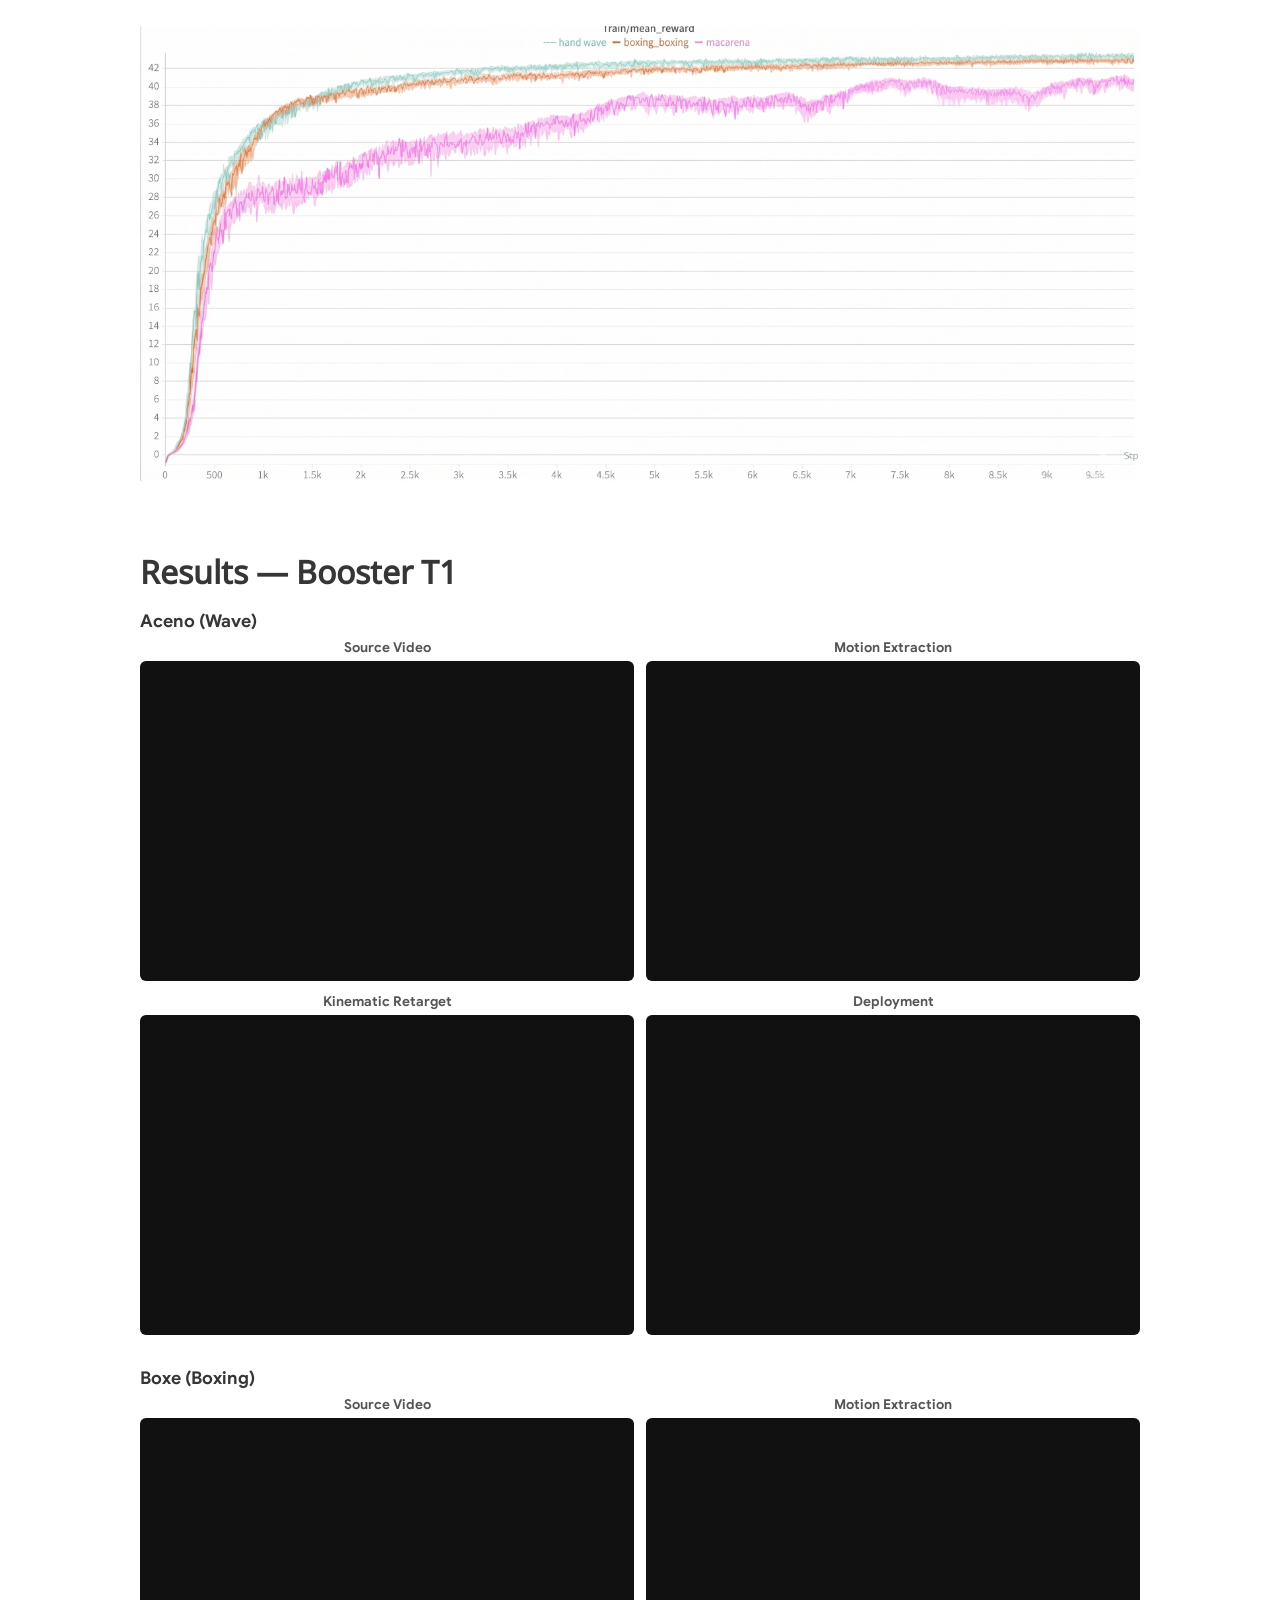
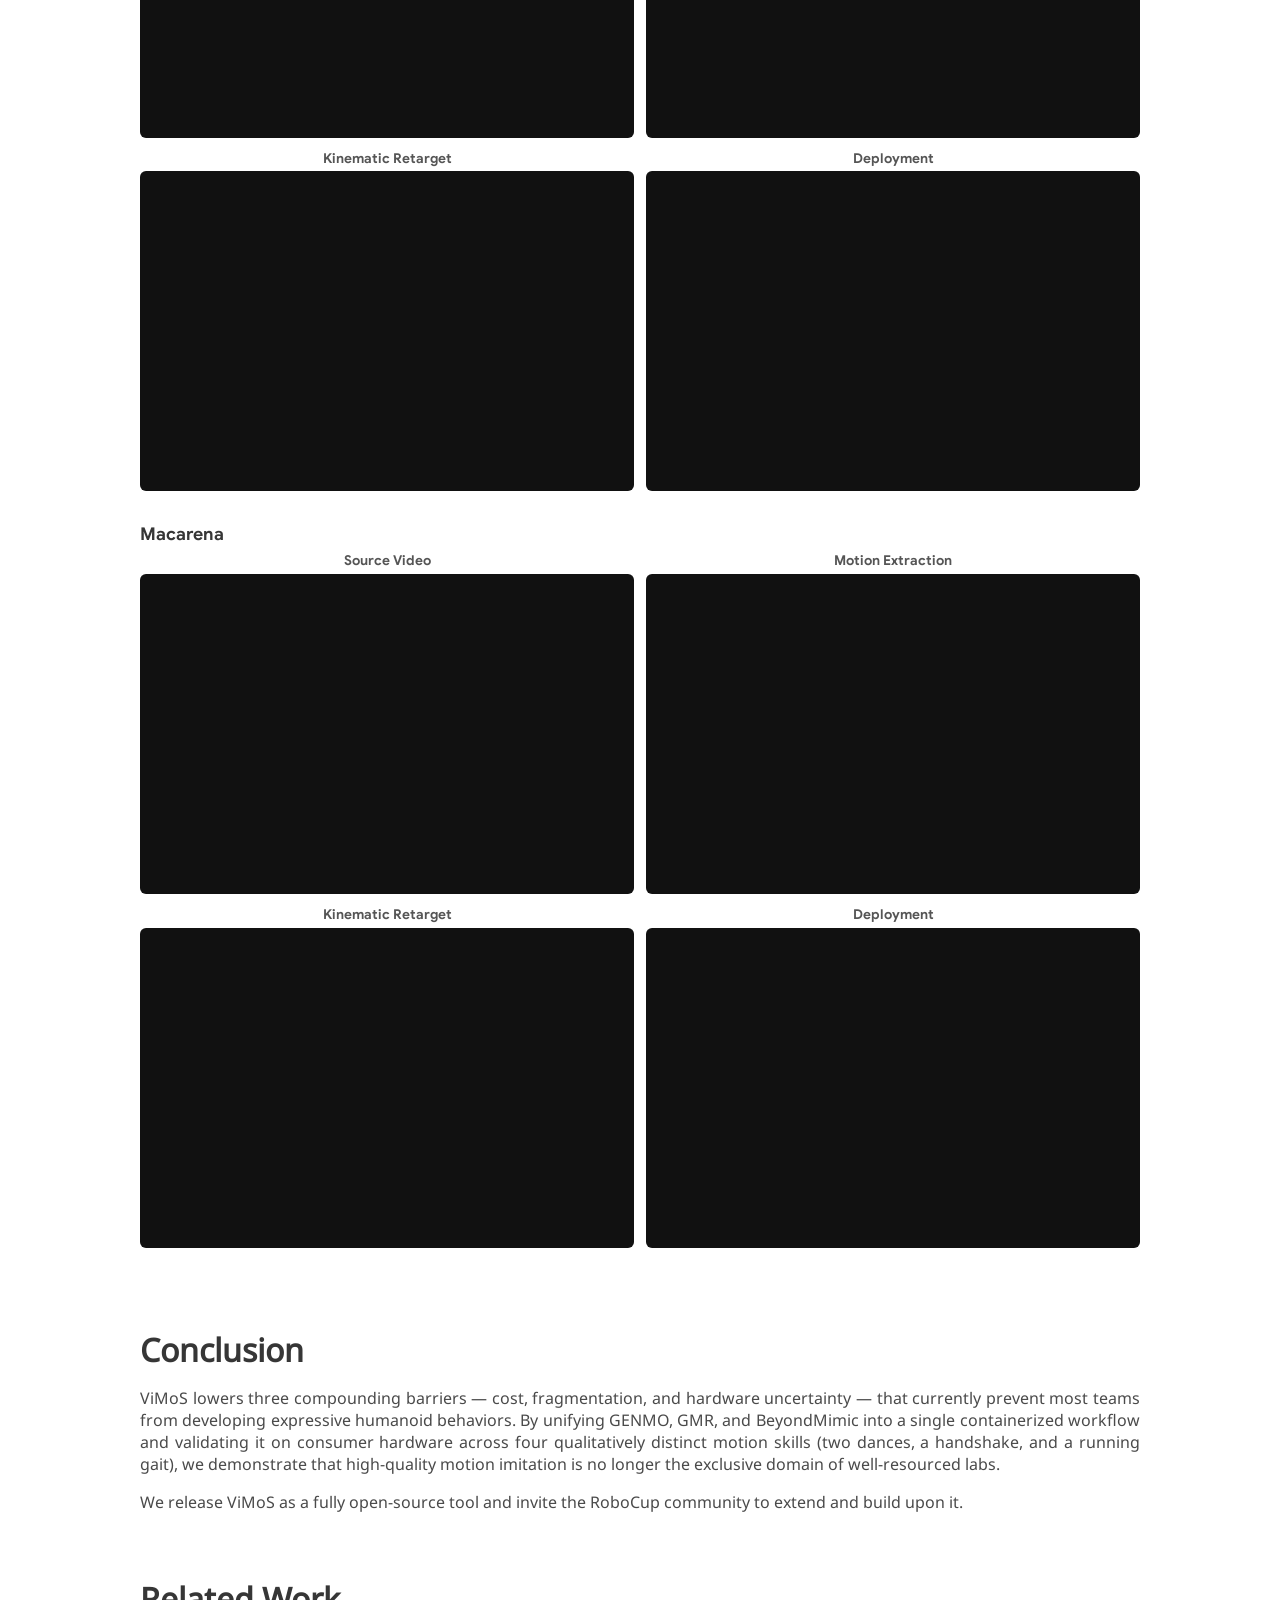
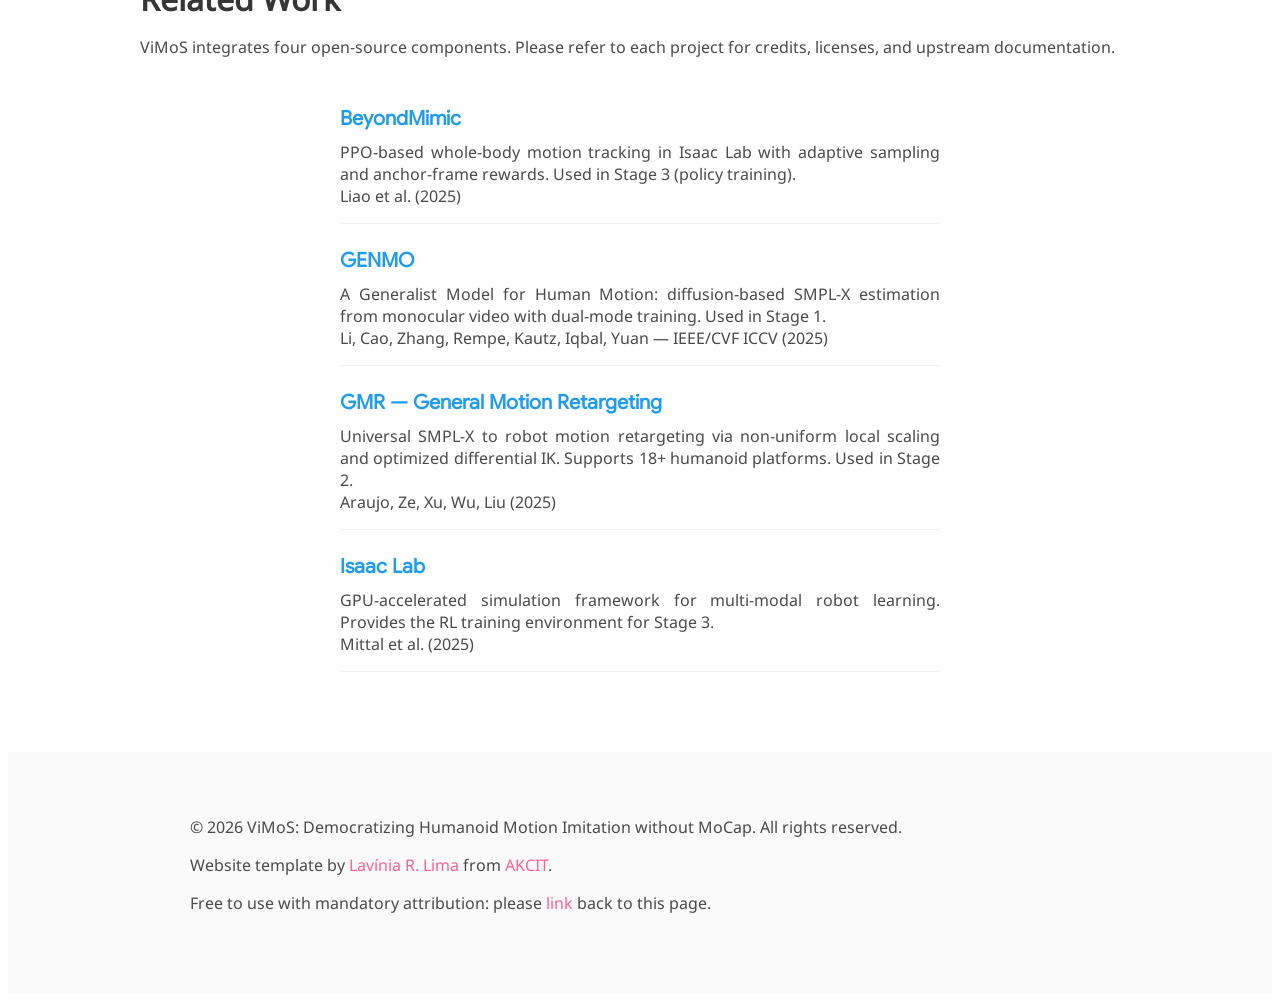
==== commit f9c2091f: "Update authors names" ====
--- a/docs/index.html
+++ b/docs/index.html
@@ -15,19 +15,19 @@
             <div class="content">
                 <h1>ViMoS: Democratizing Humanoid Motion Imitation without MoCap</h1>
                 <h3>
-                    <!-- TODO: replace with real author names and profile links -->
-                    <a href="https://github.com/AKCIT-RL" class="no-underline" target="_blank">Author 1</a><sup>1*†#</sup>,
-                    <a href="https://github.com/AKCIT-RL" class="no-underline" target="_blank">Author 2</a><sup>1*†#</sup>,
-                    <a href="https://github.com/AKCIT-RL" class="no-underline" target="_blank">Author 3</a><sup>2*†#</sup>,
-                    <a href="https://github.com/AKCIT-RL" class="no-underline" target="_blank">Author 4</a><sup>4*†#</sup>
+                    Gabriel P. O. Ruotolo<sup>1*</sup>,
+                    Marcos P. C. M. Queiroz<sup>2*</sup>,
+                    José G. R. Teles<sup>3</sup>,
+                    Lavínia R. Lima<sup>1</sup>,
+                    Lucas Ólives<sup>1</sup>,
+                    Juan R. B. de F. Silva<sup>4</sup>,
+                    Telma W. de L. Soares<sup>2</sup>
                 </h3>
-                <h4><sup>1</sup>Institute of Physics, Federal University of Goiás, Goiânia, Brazil</h4>
+                <h4><sup>1</sup>School of Electrical, Mechanical and Computer Engineering, Federal University of Goiás, Goiânia, Brazil</h4>
                 <h4><sup>2</sup>Institute of Informatics, Federal University of Goiás, Goiânia, Brazil</h4>
-                <h4><sup>3</sup>School of Electrical, Mechanical and Computer Engineering, Federal University of Goiás, Goiânia, Brazil</h4>
+                <h4><sup>3</sup>Institute of Physics, Federal University of Goiás, Goiânia, Brazil</h4>
                 <h4><sup>4</sup>Division of Electrical and Computer Engineering, Technological Institute of Aeronautics, São José dos Campos, Brazil</h4>
                 <h4><sup>*</sup>Alphabetical order, equal contribution</h4>
-                <h4><sup>†</sup>AKCIT: Advanced Knowledge Center for Immersive Technologies</h4>
-                <h4><sup>#</sup>CEIA: Center of Excellence in Artificial Intelligence</h4>
                 <div class="links">
                     <!-- TODO: replace href with real PDF path when available -->
                     <div class="button">
@@ -132,7 +132,9 @@
                     All tasks achieve comparable reward curves; differences reflect motion duration rather than task difficulty. Peak GPU memory consumption during training did not exceed 12 GB, confirming that the pipeline is viable on a single high-end consumer GPU. Full training logs are available on
                     <a href="https://wandb.ai/do-you-still-need-mocap/G1_vimos/reports/Vimos--VmlldzoxNjU5MzA3Mw" target="_blank">Weights &amp; Biases</a>.
                 </p>
+                <p class="motion-label">Booster T1</p>
                 <img class="image" src="images/t1.png" alt="Training reward curves — Booster T1">
+                <p class="motion-label">Unitree G1</p>
                 <img class="image" src="images/g1.png" alt="Training reward curves — Unitree G1">
             </div>
         </div>
--- a/docs/style.css
+++ b/docs/style.css
@@ -193,8 +193,8 @@
 
 .image {
     width: 100%;
-    aspect-ratio: 16 / 9;
-    object-fit: cover;
+    height: auto;
+    object-fit: contain;
     border: none;
     margin: 1em 0;
 }
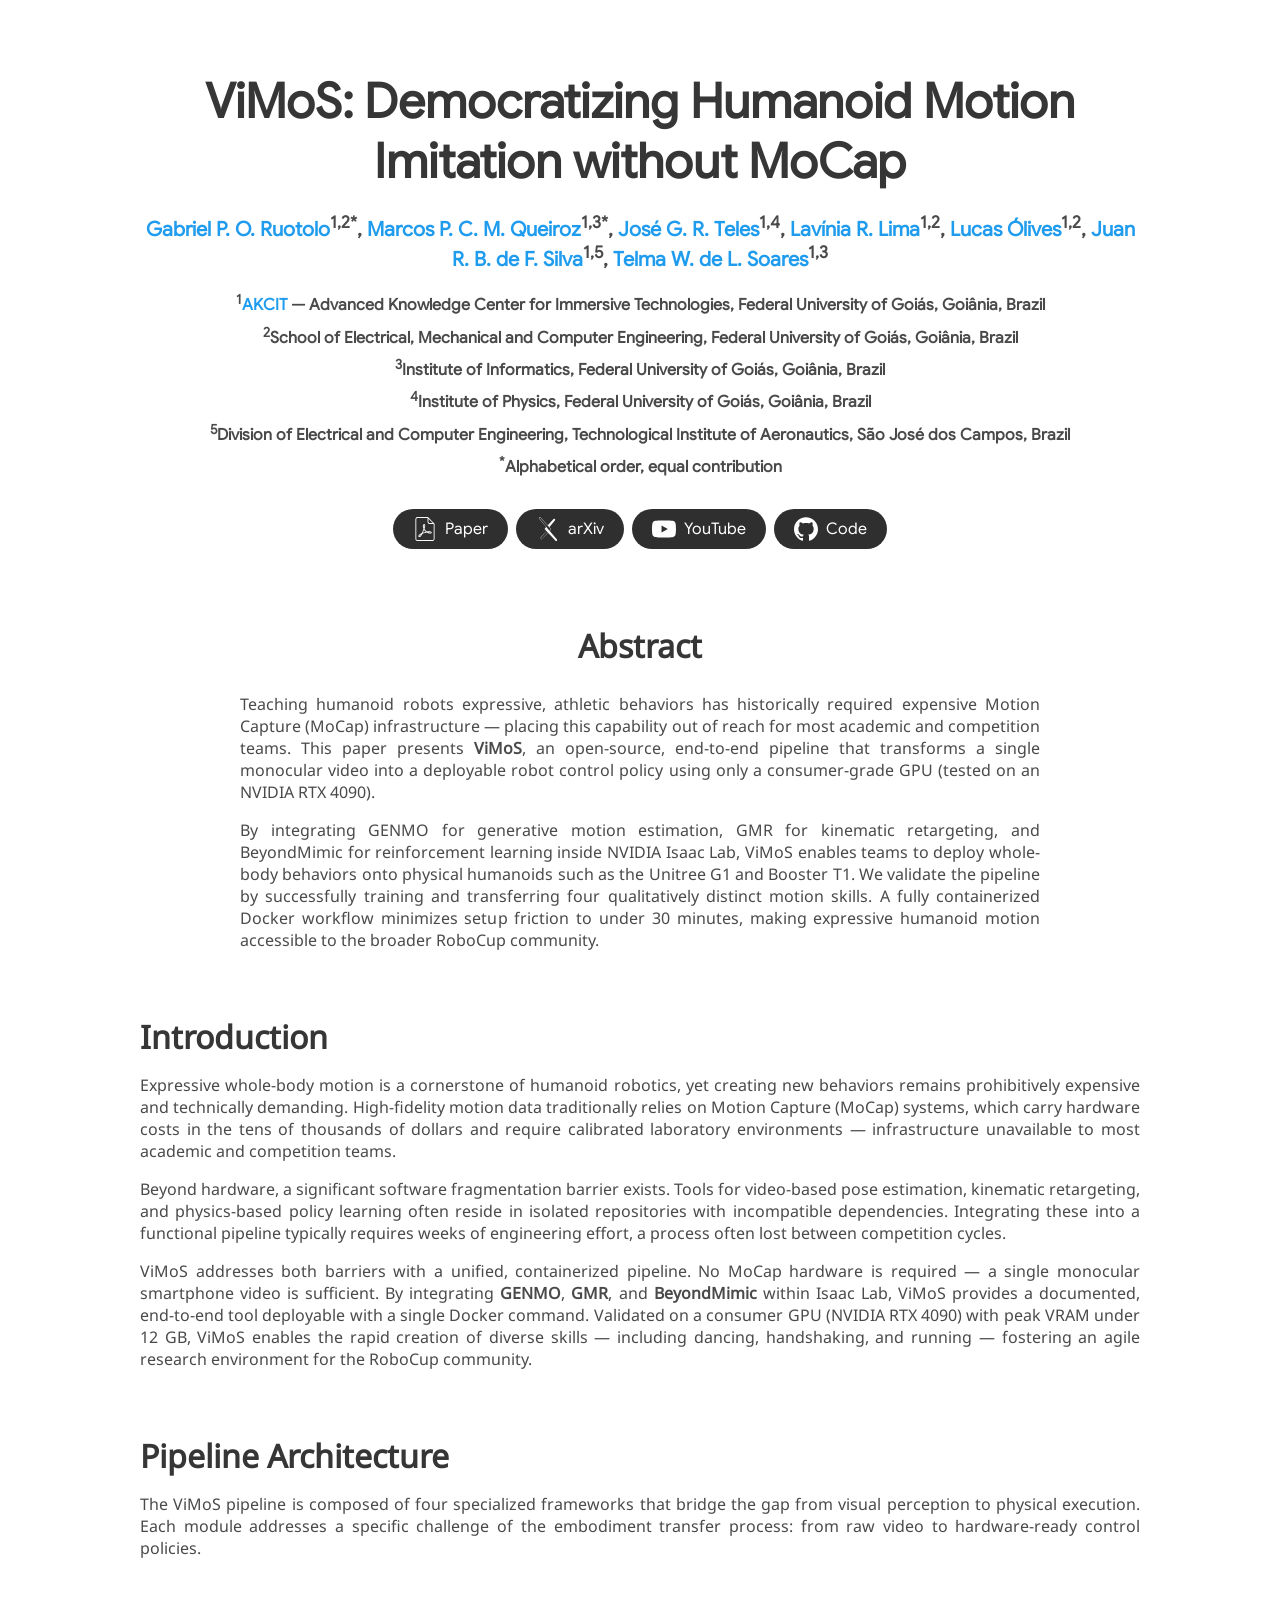
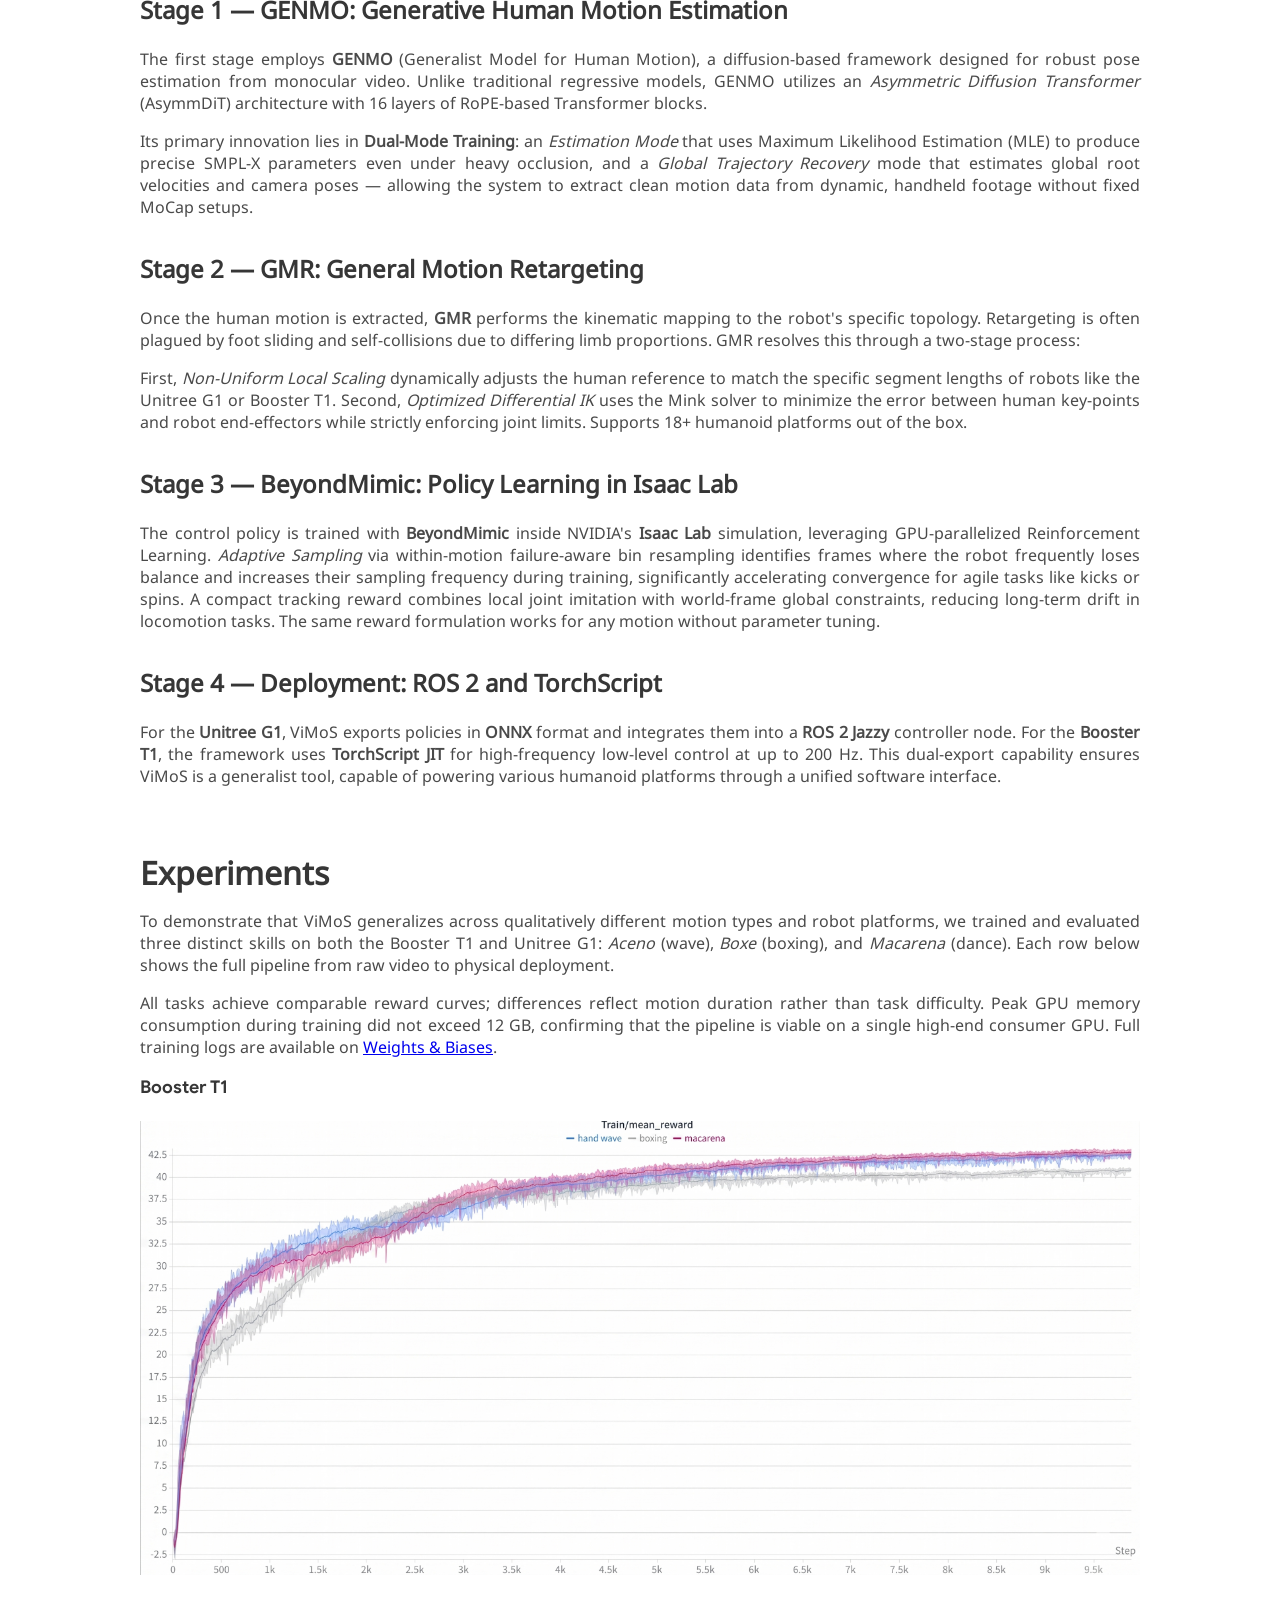
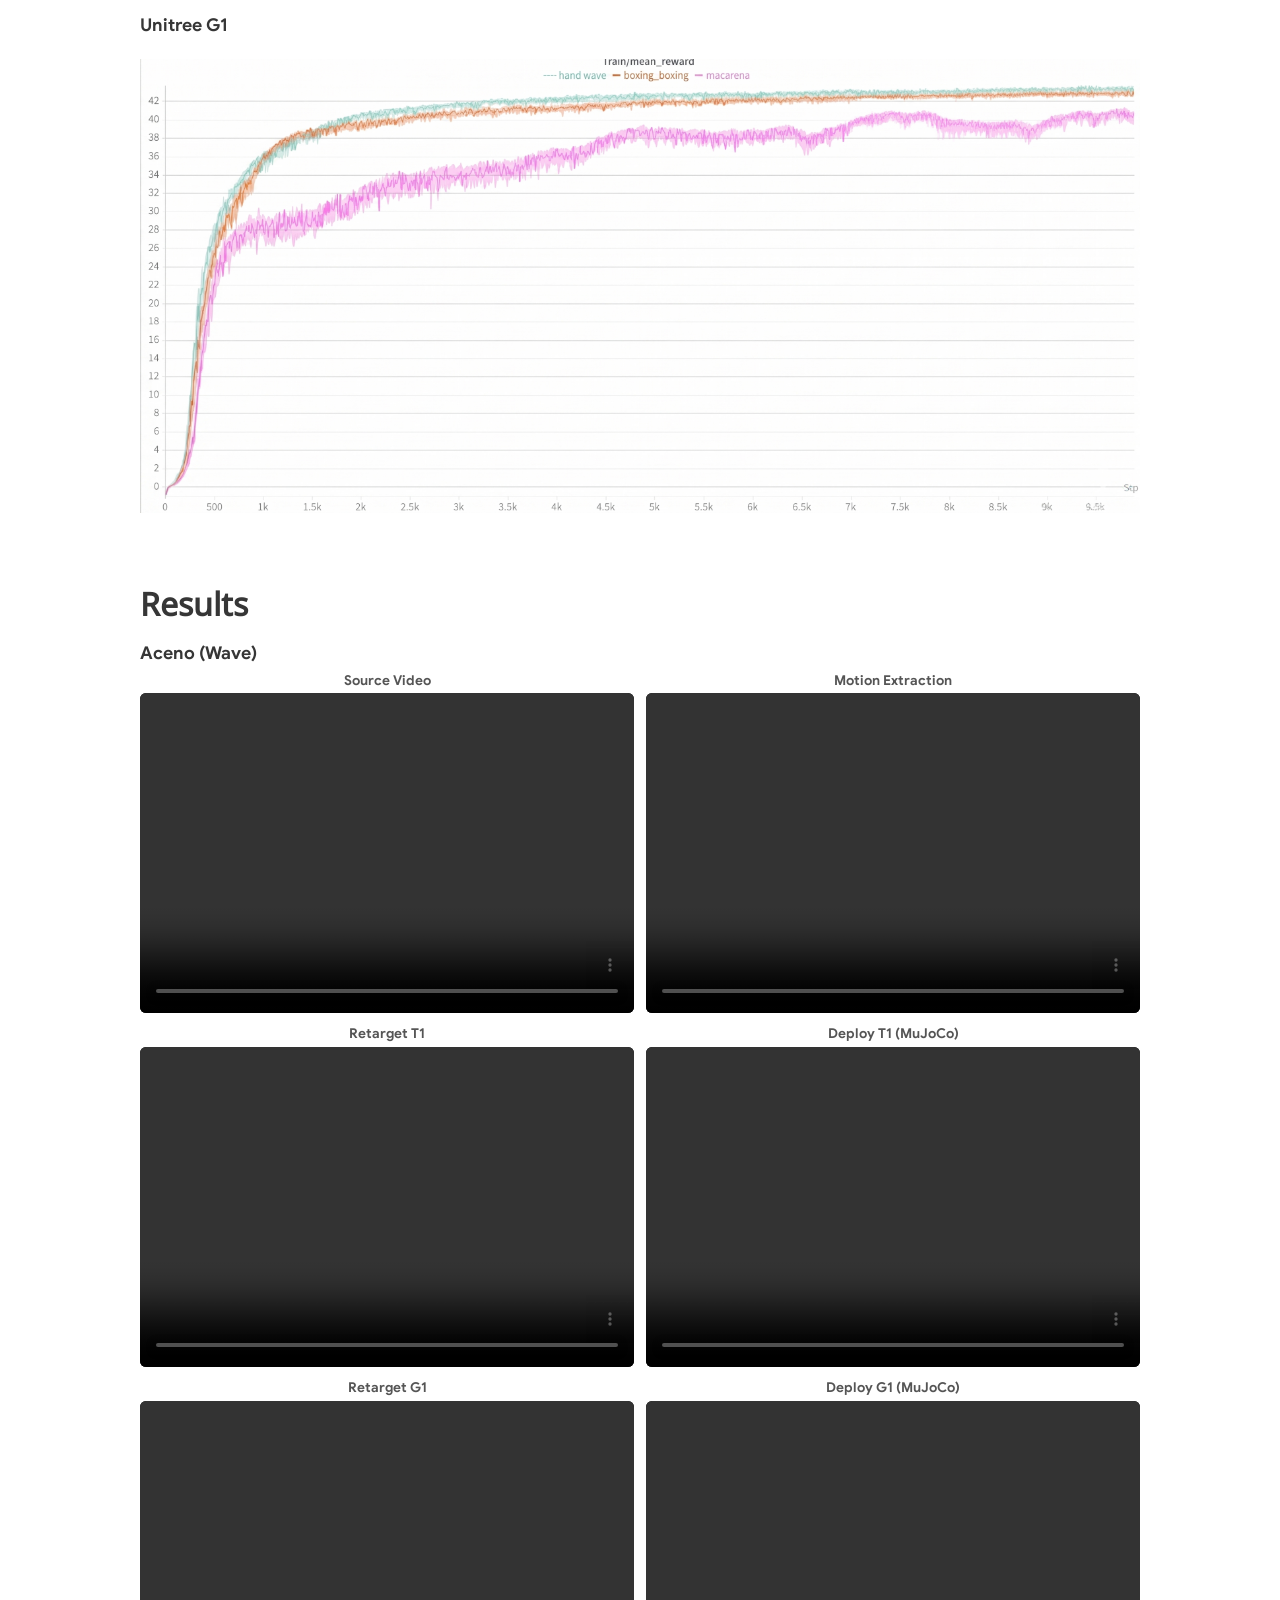
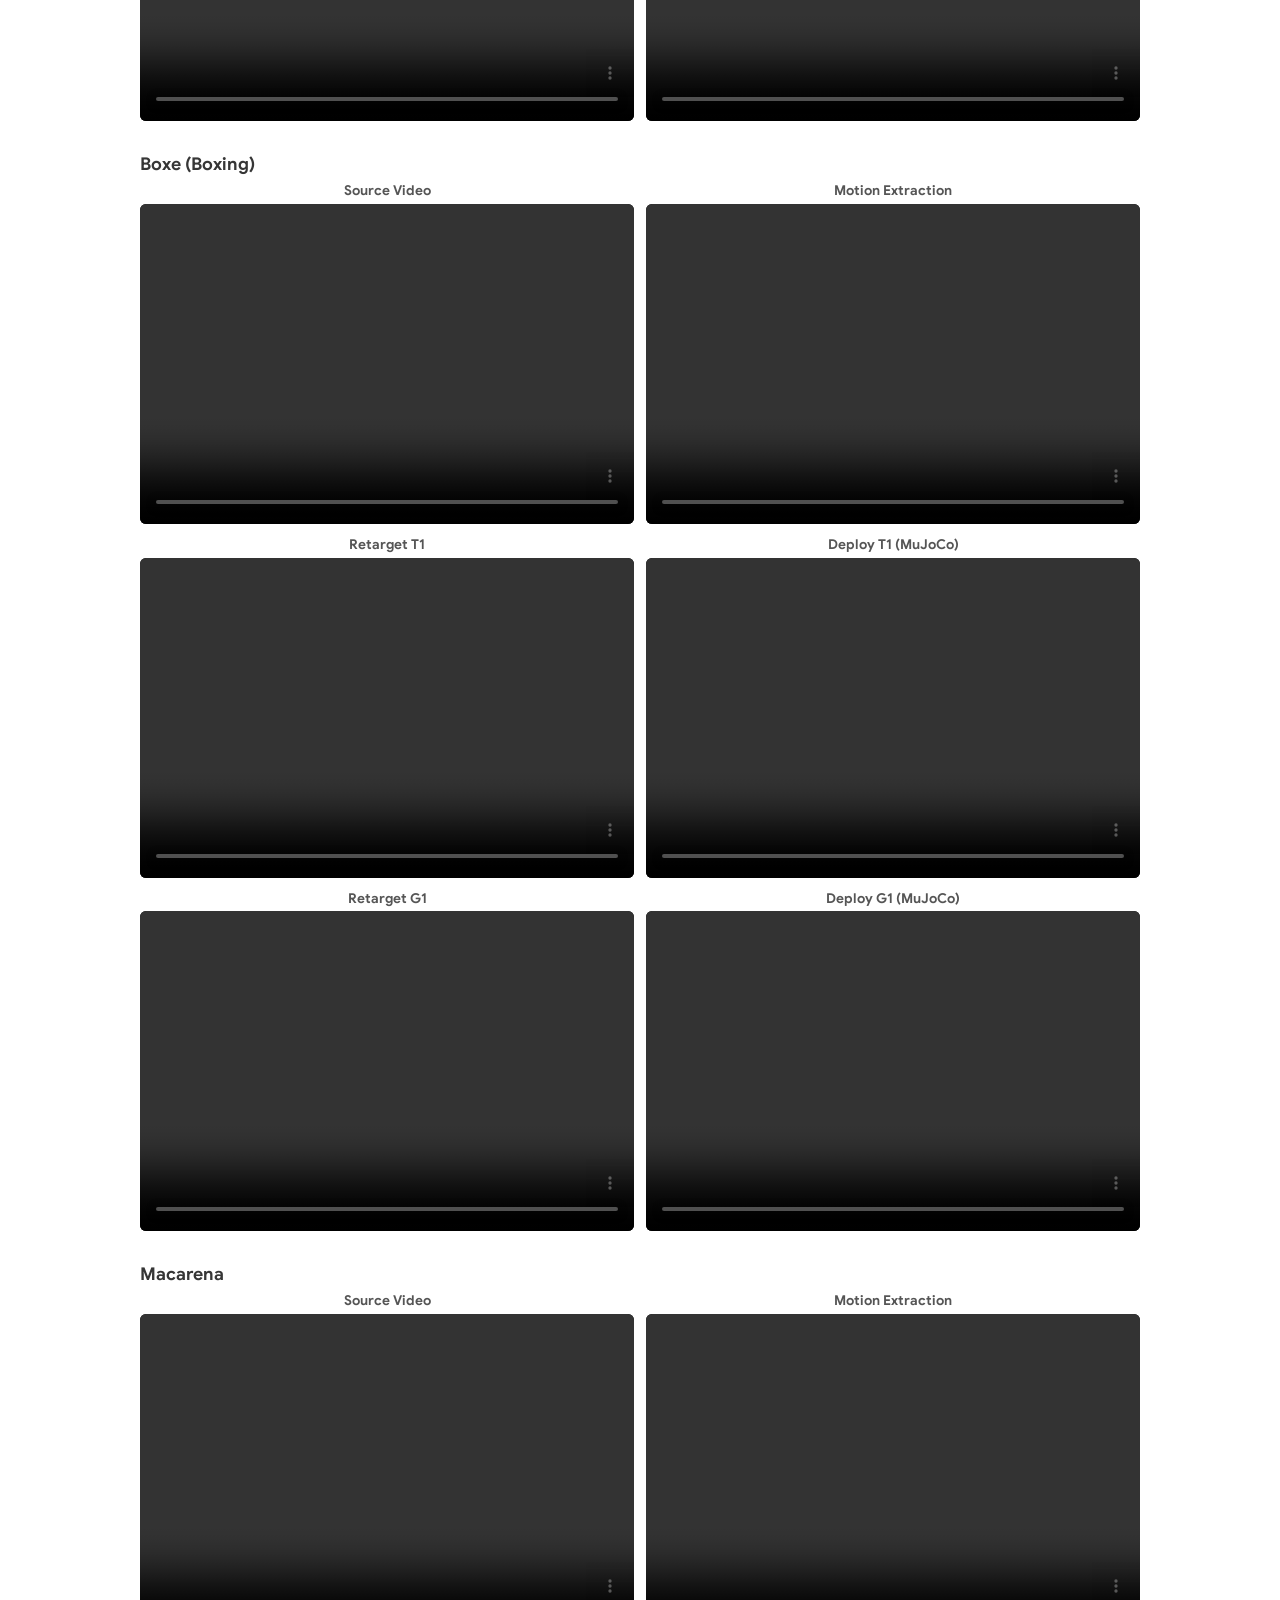
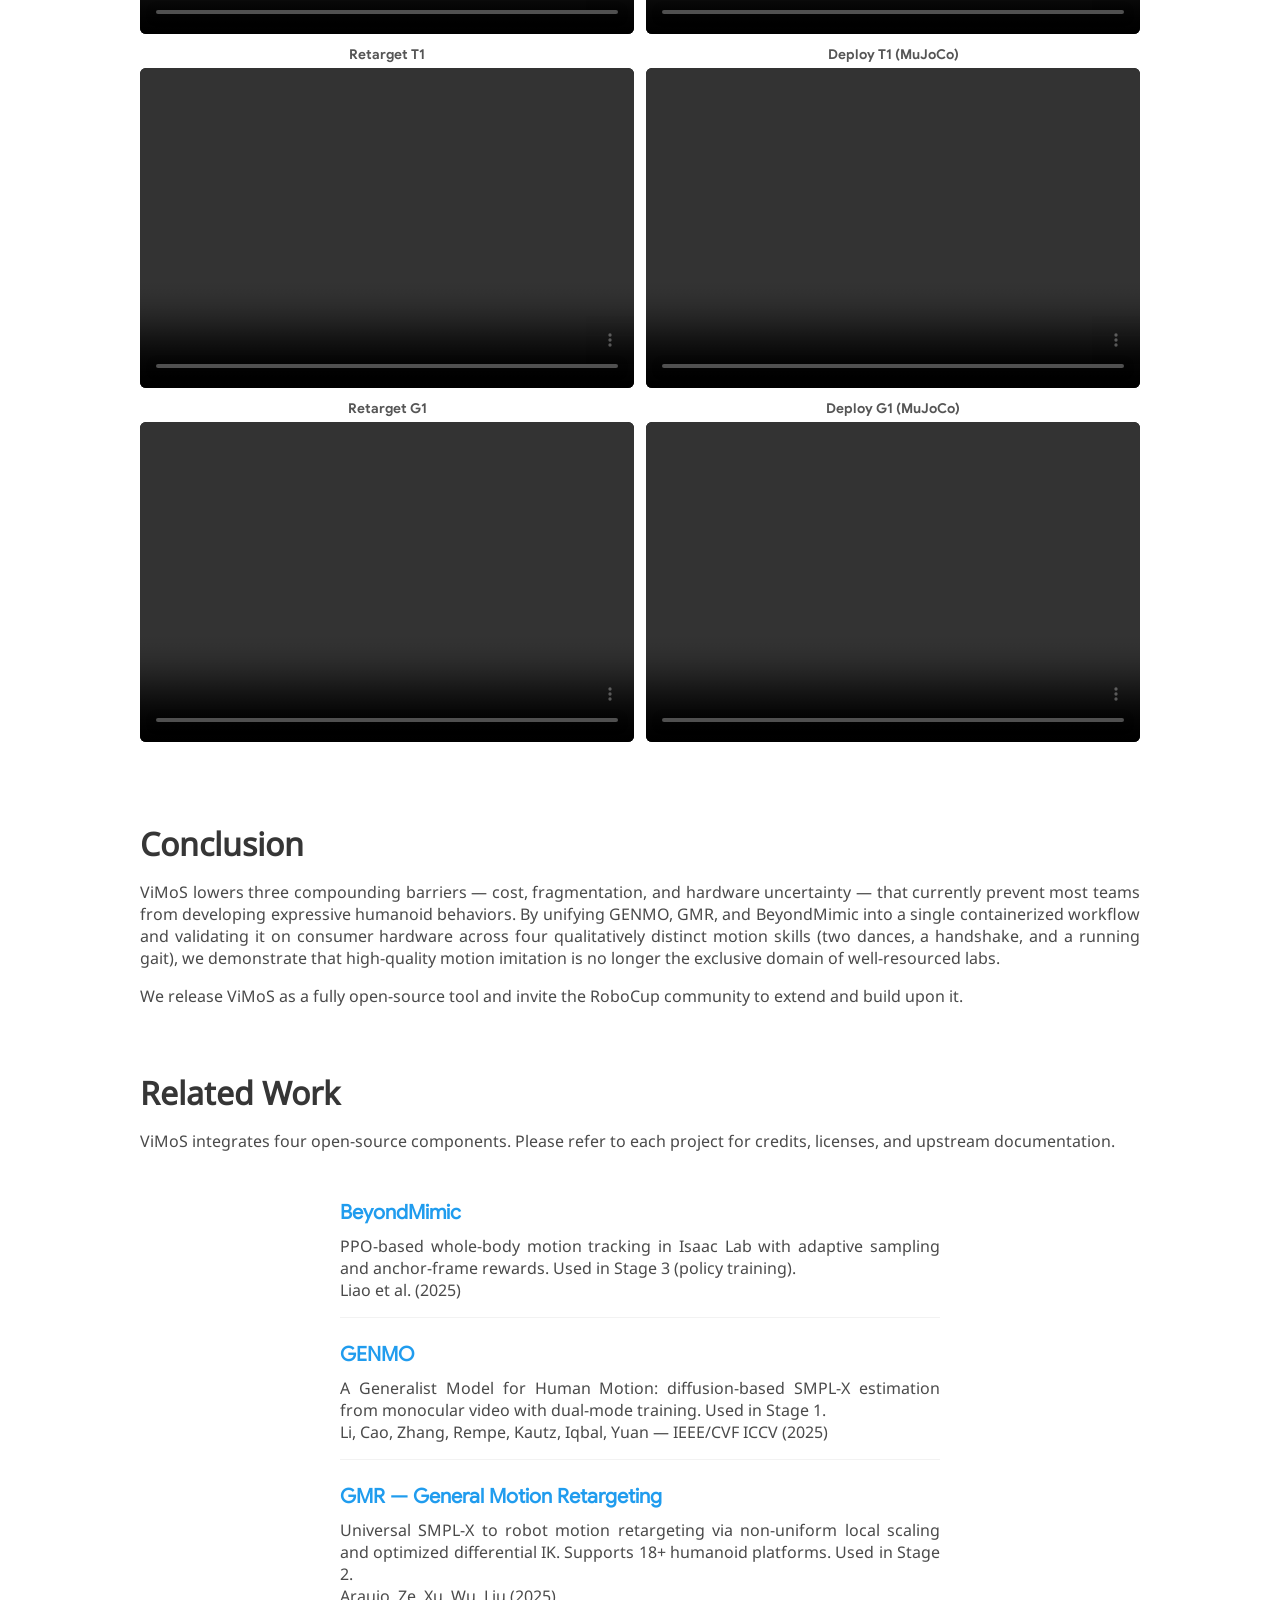
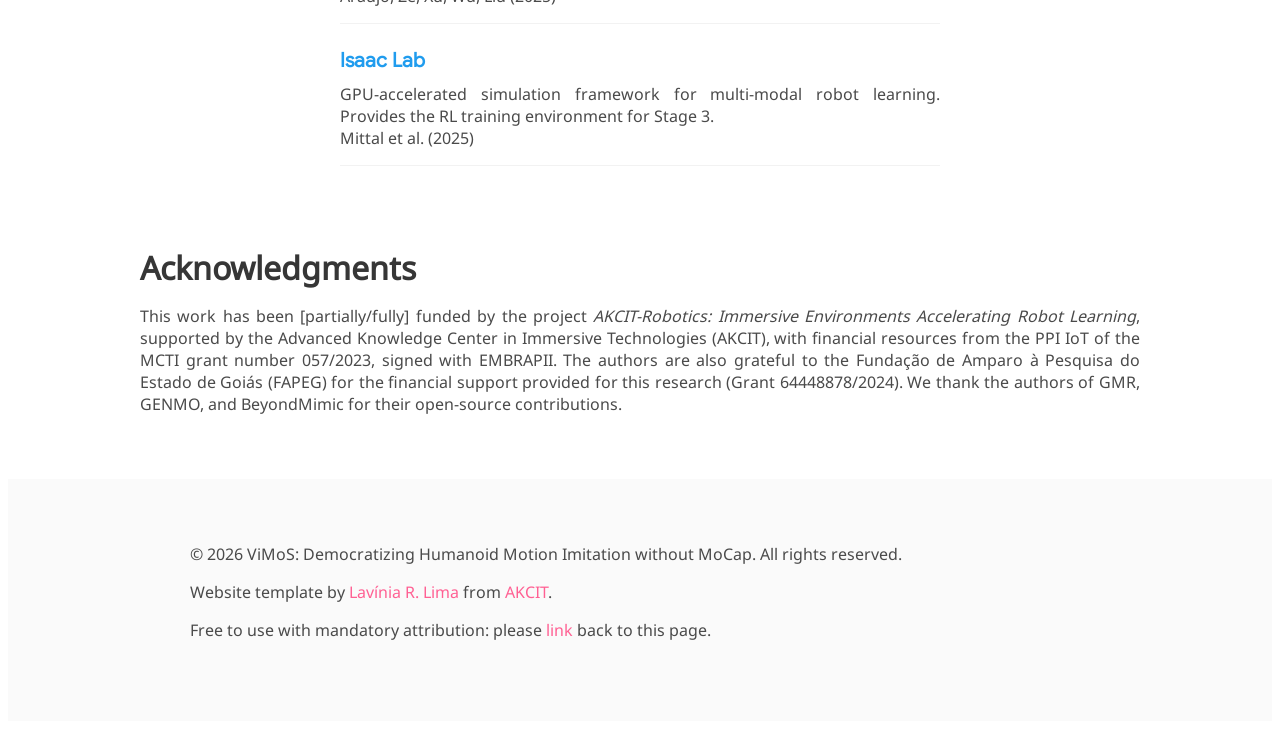
==== commit 51af4d41: "Update site: G1 results, author links, and acknowledgments" ====
--- a/docs/index.html
+++ b/docs/index.html
@@ -15,18 +15,19 @@
             <div class="content">
                 <h1>ViMoS: Democratizing Humanoid Motion Imitation without MoCap</h1>
                 <h3>
-                    Gabriel P. O. Ruotolo<sup>1*</sup>,
-                    Marcos P. C. M. Queiroz<sup>2*</sup>,
-                    José G. R. Teles<sup>3</sup>,
-                    Lavínia R. Lima<sup>1</sup>,
-                    Lucas Ólives<sup>1</sup>,
-                    Juan R. B. de F. Silva<sup>4</sup>,
-                    Telma W. de L. Soares<sup>2</sup>
+                    <a href="https://github.com/gpettro" target="_blank" class="no-underline">Gabriel P. O. Ruotolo</a><sup>1,2*</sup>,
+                    <a href="https://github.com/marcospaulo429" target="_blank" class="no-underline">Marcos P. C. M. Queiroz</a><sup>1,3*</sup>,
+                    <a href="https://github.com/GabrielJJ" target="_blank" class="no-underline">José G. R. Teles</a><sup>1,4</sup>,
+                    <a href="https://github.com/lavinia-rl" target="_blank" class="no-underline">Lavínia R. Lima</a><sup>1,2</sup>,
+                    <a href="https://github.com/lucasolives" target="_blank" class="no-underline">Lucas Ólives</a><sup>1,2</sup>,
+                    <a href="https://github.com/juanrbfs" target="_blank" class="no-underline">Juan R. B. de F. Silva</a><sup>1,5</sup>,
+                    <a href="https://br.linkedin.com/in/telma-soares" target="_blank" class="no-underline">Telma W. de L. Soares</a><sup>1,3</sup>
                 </h3>
-                <h4><sup>1</sup>School of Electrical, Mechanical and Computer Engineering, Federal University of Goiás, Goiânia, Brazil</h4>
-                <h4><sup>2</sup>Institute of Informatics, Federal University of Goiás, Goiânia, Brazil</h4>
-                <h4><sup>3</sup>Institute of Physics, Federal University of Goiás, Goiânia, Brazil</h4>
-                <h4><sup>4</sup>Division of Electrical and Computer Engineering, Technological Institute of Aeronautics, São José dos Campos, Brazil</h4>
+                <h4><sup>1</sup><a href="https://akcit.ufg.br/" target="_blank" class="no-underline">AKCIT</a> — Advanced Knowledge Center for Immersive Technologies, Federal University of Goiás, Goiânia, Brazil</h4>
+                <h4><sup>2</sup>School of Electrical, Mechanical and Computer Engineering, Federal University of Goiás, Goiânia, Brazil</h4>
+                <h4><sup>3</sup>Institute of Informatics, Federal University of Goiás, Goiânia, Brazil</h4>
+                <h4><sup>4</sup>Institute of Physics, Federal University of Goiás, Goiânia, Brazil</h4>
+                <h4><sup>5</sup>Division of Electrical and Computer Engineering, Technological Institute of Aeronautics, São José dos Campos, Brazil</h4>
                 <h4><sup>*</sup>Alphabetical order, equal contribution</h4>
                 <div class="links">
                     <!-- TODO: replace href with real PDF path when available -->
@@ -126,7 +127,7 @@
             <div class="content">
                 <h5>Experiments</h5>
                 <p>
-                    To demonstrate that ViMoS generalizes across qualitatively different motion types, we trained and evaluated three distinct skills on the Booster T1 platform: <em>Aceno</em> (wave), <em>Boxe</em> (boxing), and <em>Macarena</em> (dance). Each row below shows the full pipeline from raw video to physical deployment.
+                    To demonstrate that ViMoS generalizes across qualitatively different motion types and robot platforms, we trained and evaluated three distinct skills on both the Booster T1 and Unitree G1: <em>Aceno</em> (wave), <em>Boxe</em> (boxing), and <em>Macarena</em> (dance). Each row below shows the full pipeline from raw video to physical deployment.
                 </p>
                 <p>
                     All tasks achieve comparable reward curves; differences reflect motion duration rather than task difficulty. Peak GPU memory consumption during training did not exceed 12 GB, confirming that the pipeline is viable on a single high-end consumer GPU. Full training logs are available on
@@ -142,30 +143,36 @@
         <!-- ===== RESULTS ===== -->
         <div class="section">
             <div class="content">
-                <h5>Results — Booster T1</h5>
+                <h5>Results</h5>
 
                 <p class="motion-label">Aceno (Wave)</p>
                 <div class="video-grid">
-                    <div class="video-cell"><span>Source Video</span><video src="videos/aceno_source.mp4" autoplay loop muted playsinline></video></div>
-                    <div class="video-cell"><span>Motion Extraction</span><video src="videos/aceno_extraction.mp4" autoplay loop muted playsinline></video></div>
-                    <div class="video-cell"><span>Kinematic Retarget</span><video src="videos/aceno_retarget.mp4" autoplay loop muted playsinline></video></div>
-                    <div class="video-cell"><span>Deployment</span><video src="videos/aceno_deploy.mp4" autoplay loop muted playsinline></video></div>
+                    <div class="video-cell"><span>Source Video</span><video src="videos/aceno_source.mp4" autoplay loop muted playsinline controls></video></div>
+                    <div class="video-cell"><span>Motion Extraction</span><video src="videos/aceno_extraction.mp4" autoplay loop muted playsinline controls></video></div>
+                    <div class="video-cell"><span>Retarget T1</span><video src="videos/booster_t1_aceno.mp4" autoplay loop muted playsinline controls></video></div>
+                    <div class="video-cell"><span>Deploy T1 (MuJoCo)</span><video src="videos/aceno_deploy.mp4" autoplay loop muted playsinline controls></video></div>
+                    <div class="video-cell"><span>Retarget G1</span><video src="videos/unitree_g1_aceno.mp4" autoplay loop muted playsinline controls></video></div>
+                    <div class="video-cell"><span>Deploy G1 (MuJoCo)</span><video src="videos/g1_aceno_deploy.mp4" autoplay loop muted playsinline controls></video></div>
                 </div>
 
                 <p class="motion-label">Boxe (Boxing)</p>
                 <div class="video-grid">
-                    <div class="video-cell"><span>Source Video</span><video src="videos/boxe_source.mp4" autoplay loop muted playsinline></video></div>
-                    <div class="video-cell"><span>Motion Extraction</span><video src="videos/boxe_extraction.mp4" autoplay loop muted playsinline></video></div>
-                    <div class="video-cell"><span>Kinematic Retarget</span><video src="videos/boxe_retarget.mp4" autoplay loop muted playsinline></video></div>
-                    <div class="video-cell"><span>Deployment</span><video src="videos/boxe_deploy.mp4" autoplay loop muted playsinline></video></div>
+                    <div class="video-cell"><span>Source Video</span><video src="videos/boxe_source.mp4" autoplay loop muted playsinline controls></video></div>
+                    <div class="video-cell"><span>Motion Extraction</span><video src="videos/boxe_extraction.mp4" autoplay loop muted playsinline controls></video></div>
+                    <div class="video-cell"><span>Retarget T1</span><video src="videos/booster_t1_boxe.mp4" autoplay loop muted playsinline controls></video></div>
+                    <div class="video-cell"><span>Deploy T1 (MuJoCo)</span><video src="videos/boxe_deploy.mp4" autoplay loop muted playsinline controls></video></div>
+                    <div class="video-cell"><span>Retarget G1</span><video src="videos/unitree_g1_boxe.mp4" autoplay loop muted playsinline controls></video></div>
+                    <div class="video-cell"><span>Deploy G1 (MuJoCo)</span><video src="videos/g1_boxe_deploy.mp4" autoplay loop muted playsinline controls></video></div>
                 </div>
 
                 <p class="motion-label">Macarena</p>
                 <div class="video-grid">
-                    <div class="video-cell"><span>Source Video</span><video src="videos/macarena_source.mp4" autoplay loop muted playsinline></video></div>
-                    <div class="video-cell"><span>Motion Extraction</span><video src="videos/macarena_extraction.mp4" autoplay loop muted playsinline></video></div>
-                    <div class="video-cell"><span>Kinematic Retarget</span><video src="videos/macarena_retarget.mp4" autoplay loop muted playsinline></video></div>
-                    <div class="video-cell"><span>Deployment</span><video src="videos/macarena_deploy.mp4" autoplay loop muted playsinline></video></div>
+                    <div class="video-cell"><span>Source Video</span><video src="videos/macarena_source.mp4" autoplay loop muted playsinline controls></video></div>
+                    <div class="video-cell"><span>Motion Extraction</span><video src="videos/macarena_extraction.mp4" autoplay loop muted playsinline controls></video></div>
+                    <div class="video-cell"><span>Retarget T1</span><video src="videos/booster_t1_macarena.mp4" autoplay loop muted playsinline controls></video></div>
+                    <div class="video-cell"><span>Deploy T1 (MuJoCo)</span><video src="videos/macarena_deploy.mp4" autoplay loop muted playsinline controls></video></div>
+                    <div class="video-cell"><span>Retarget G1</span><video src="videos/unitree_g1_macarena.mp4" autoplay loop muted playsinline controls></video></div>
+                    <div class="video-cell"><span>Deploy G1 (MuJoCo)</span><video src="videos/g1_macarena_deploy.mp4" autoplay loop muted playsinline controls></video></div>
                 </div>
             </div>
         </div>
@@ -212,6 +219,16 @@
                         <p>Mittal et al. (2025)</p>
                     </div>
                 </div>
+            </div>
+        </div>
+
+        <!-- ===== ACKNOWLEDGMENTS ===== -->
+        <div class="section">
+            <div class="content">
+                <h5>Acknowledgments</h5>
+                <p>
+                    This work has been [partially/fully] funded by the project <em>AKCIT-Robotics: Immersive Environments Accelerating Robot Learning</em>, supported by the Advanced Knowledge Center in Immersive Technologies (AKCIT), with financial resources from the PPI IoT of the MCTI grant number 057/2023, signed with EMBRAPII. The authors are also grateful to the Fundação de Amparo à Pesquisa do Estado de Goiás (FAPEG) for the financial support provided for this research (Grant 64448878/2024). We thank the authors of GMR, GENMO, and BeyondMimic for their open-source contributions.
+                </p>
             </div>
         </div>
 
--- a/docs/style.css
+++ b/docs/style.css
@@ -230,6 +230,10 @@
     margin-bottom: 2em;
 }
 
+.video-grid-4col {
+    grid-template-columns: repeat(4, 1fr);
+}
+
 .video-cell {
     display: flex;
     flex-direction: column;
@@ -258,8 +262,20 @@
     margin: 1em 0 0.4em 0;
 }
 
+@media (max-width: 900px) {
+    .video-grid-4col {
+        grid-template-columns: repeat(2, 1fr);
+    }
+    .video-cell-empty {
+        display: none;
+    }
+}
+
 @media (max-width: 600px) {
     .video-grid {
         grid-template-columns: 1fr;
     }
-}
+    .video-grid-4col {
+        grid-template-columns: 1fr;
+    }
+}
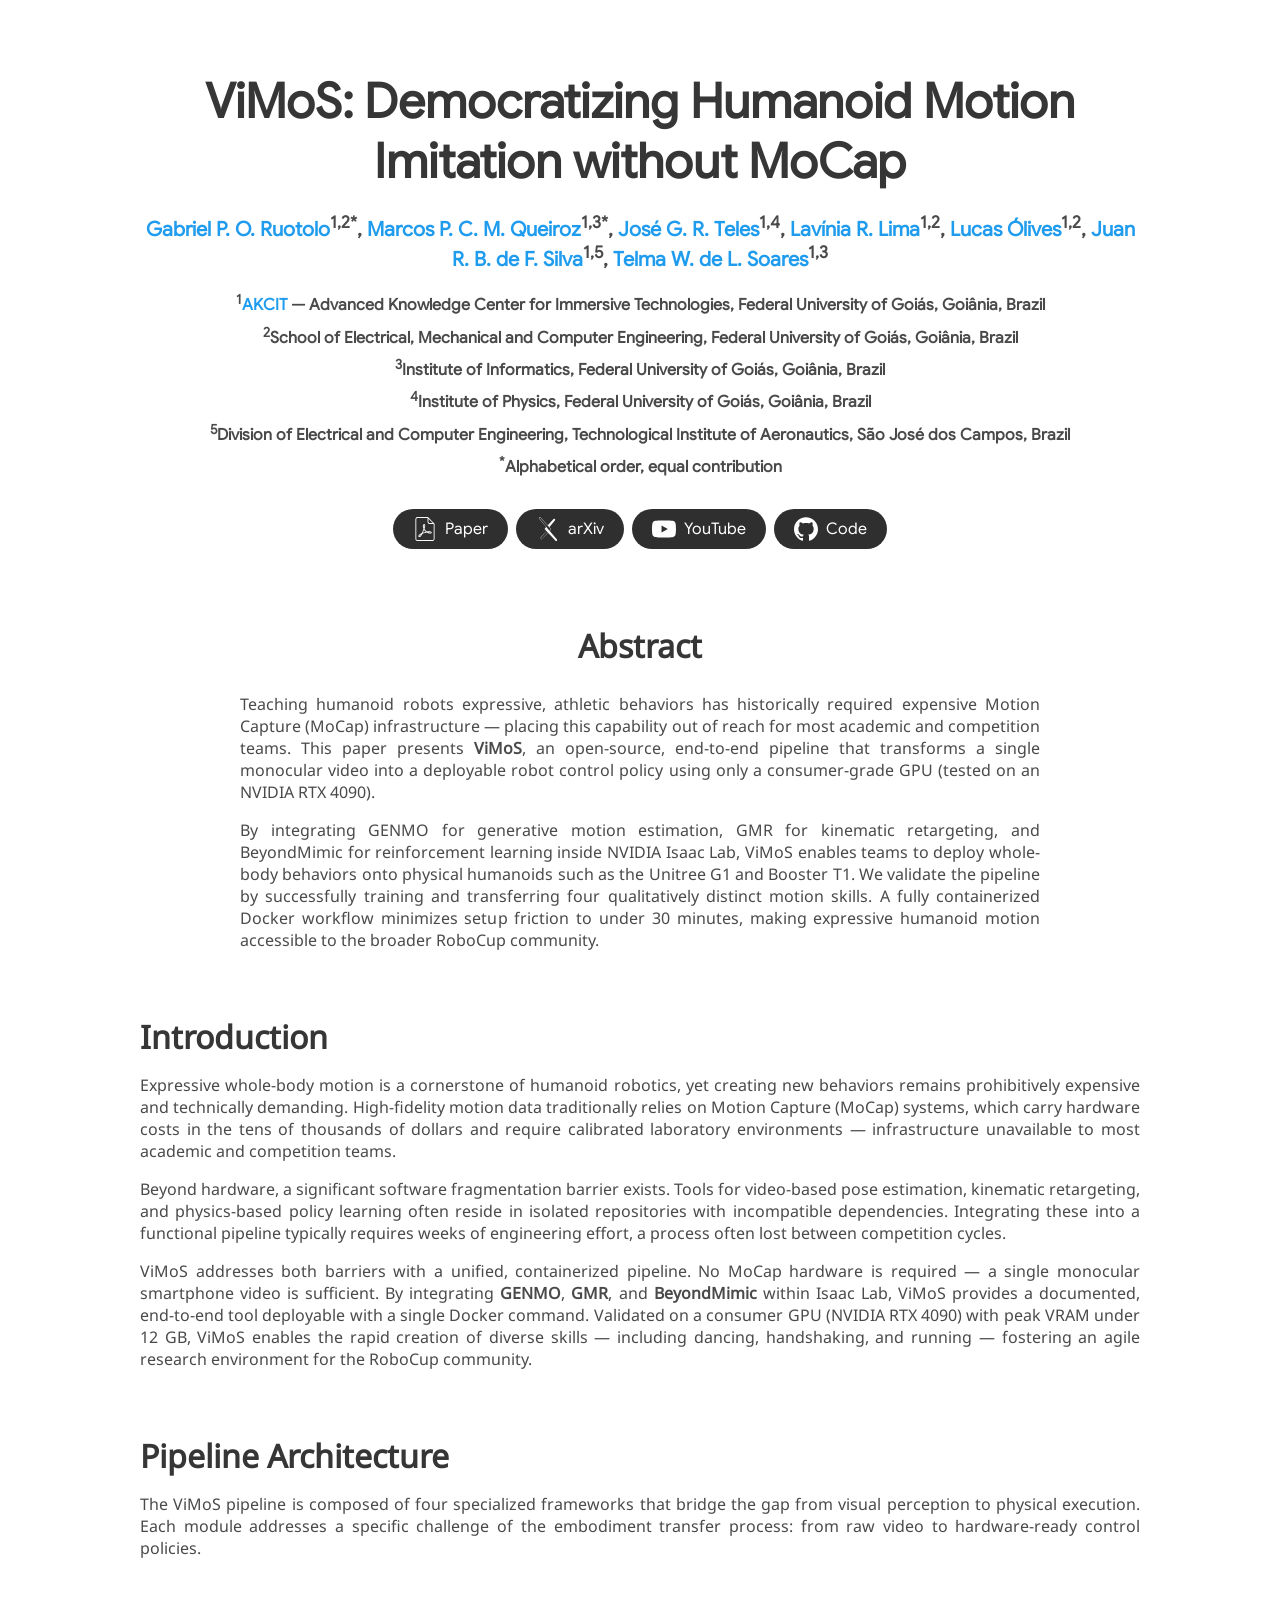
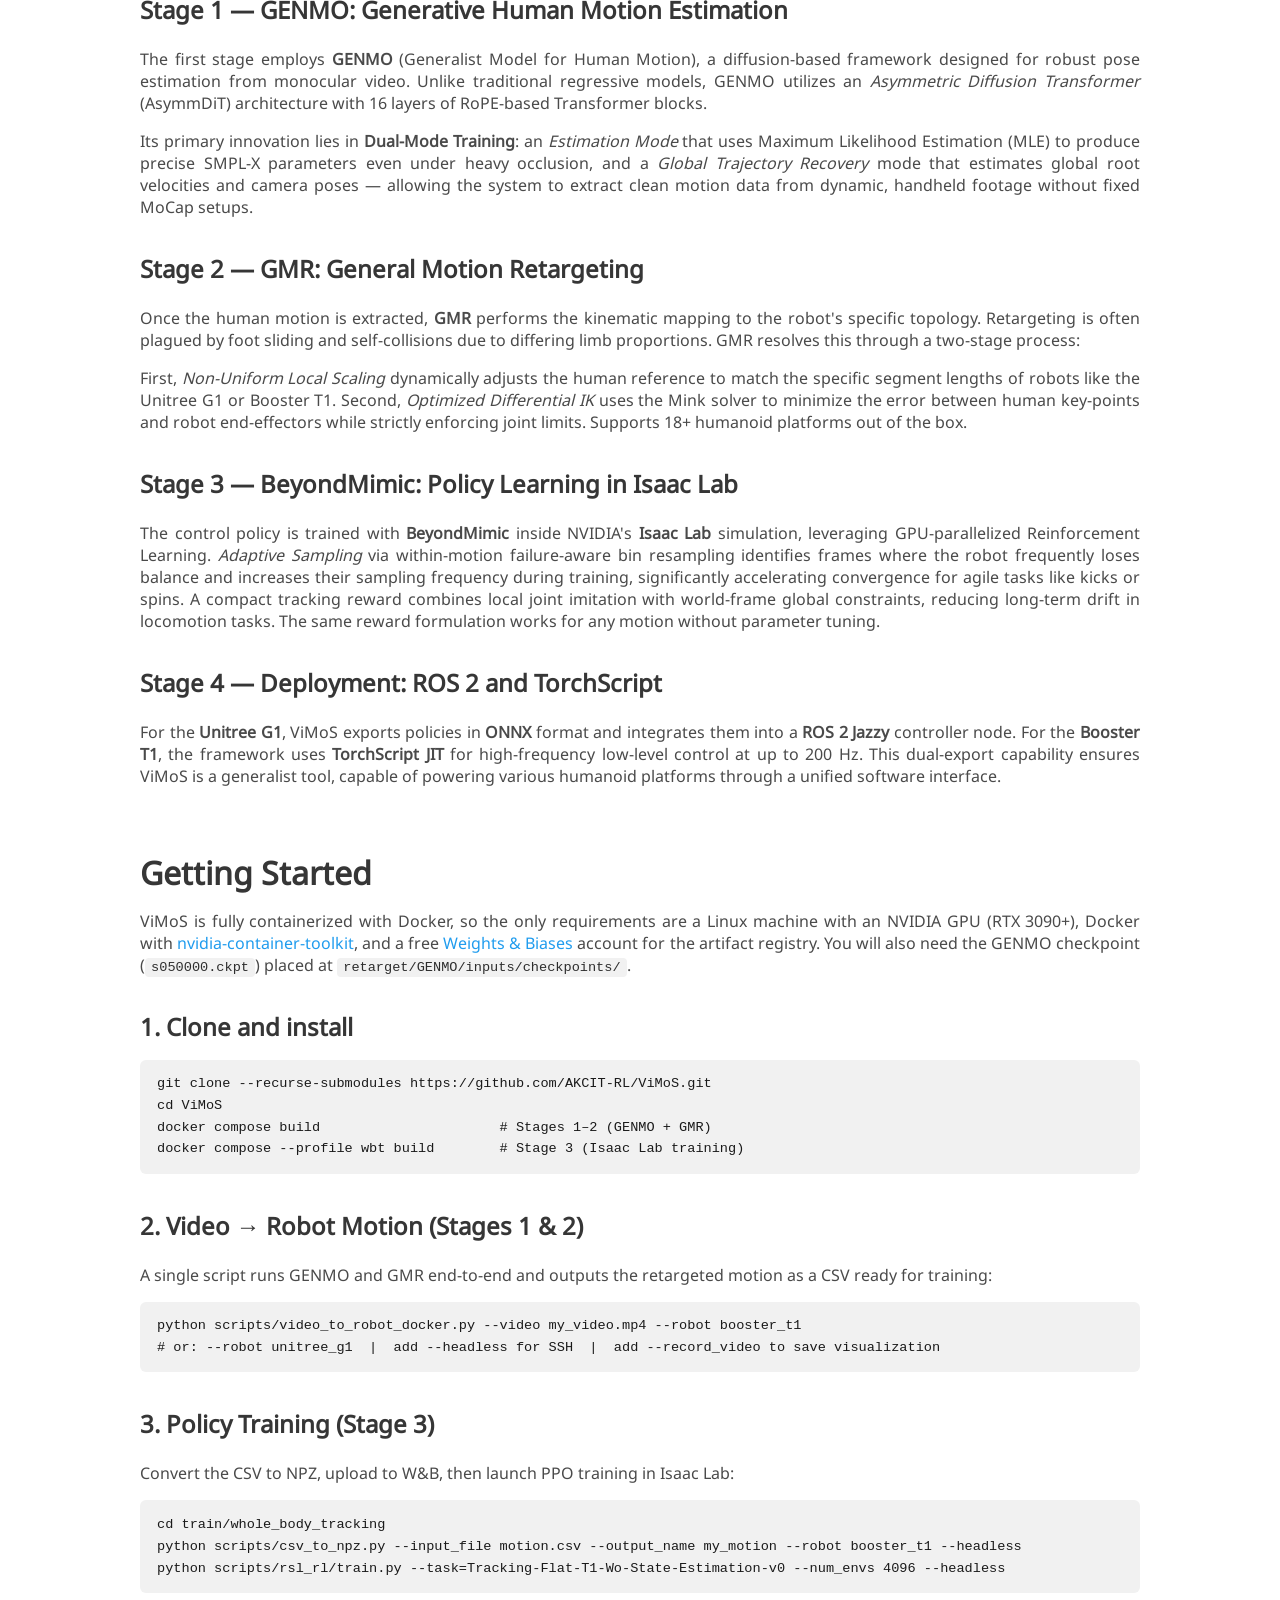
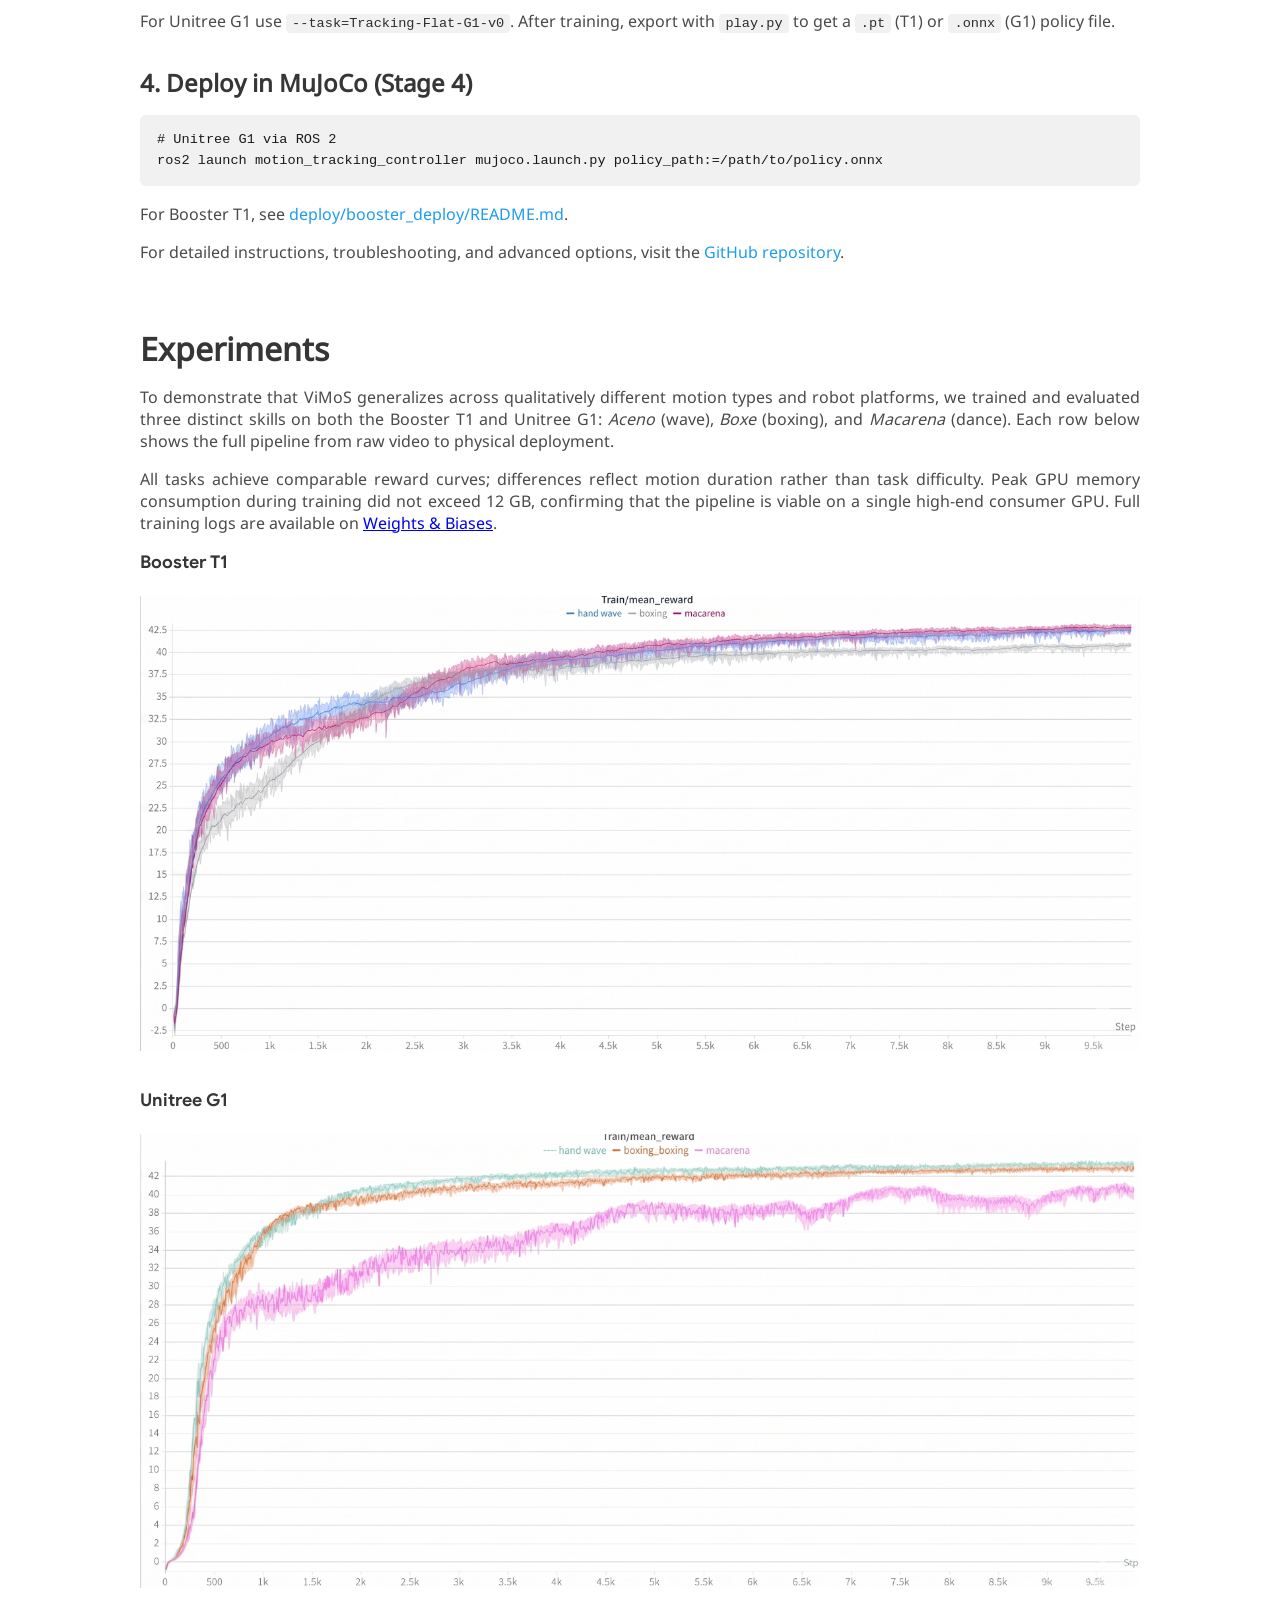
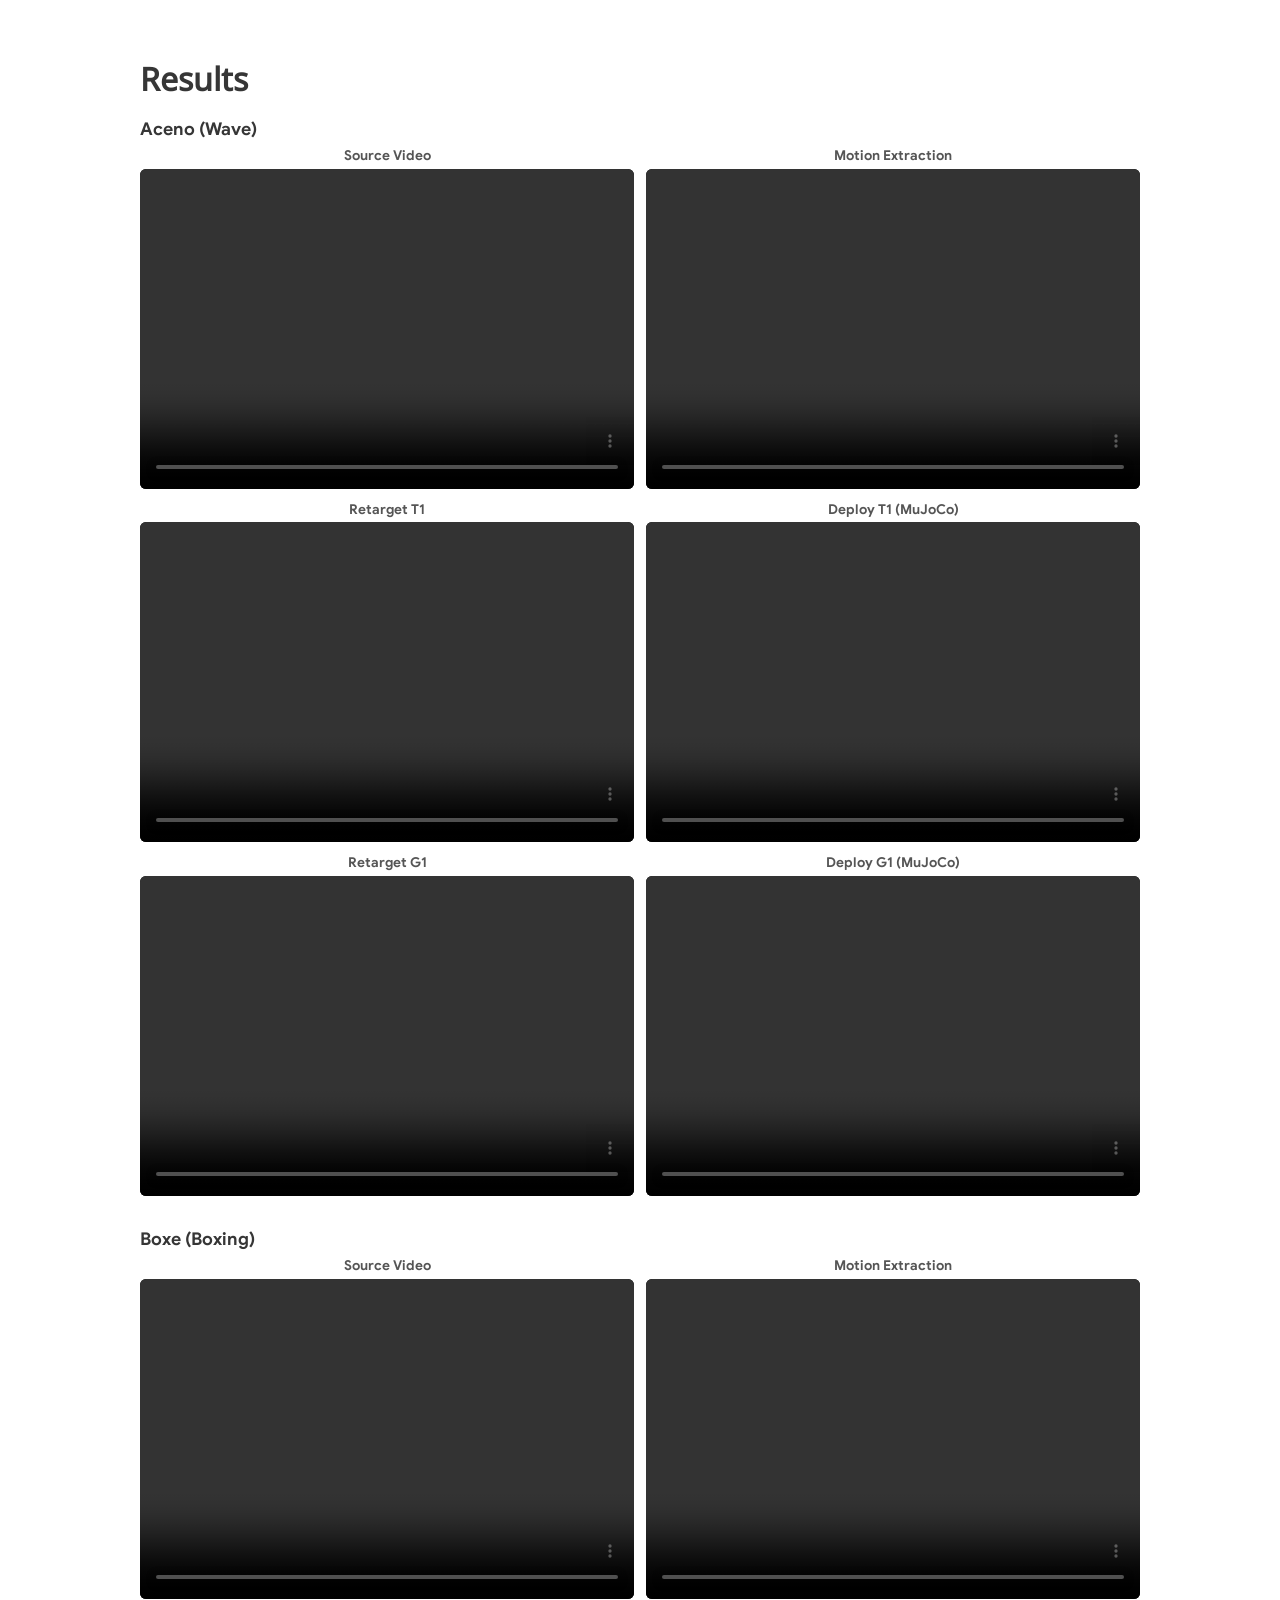
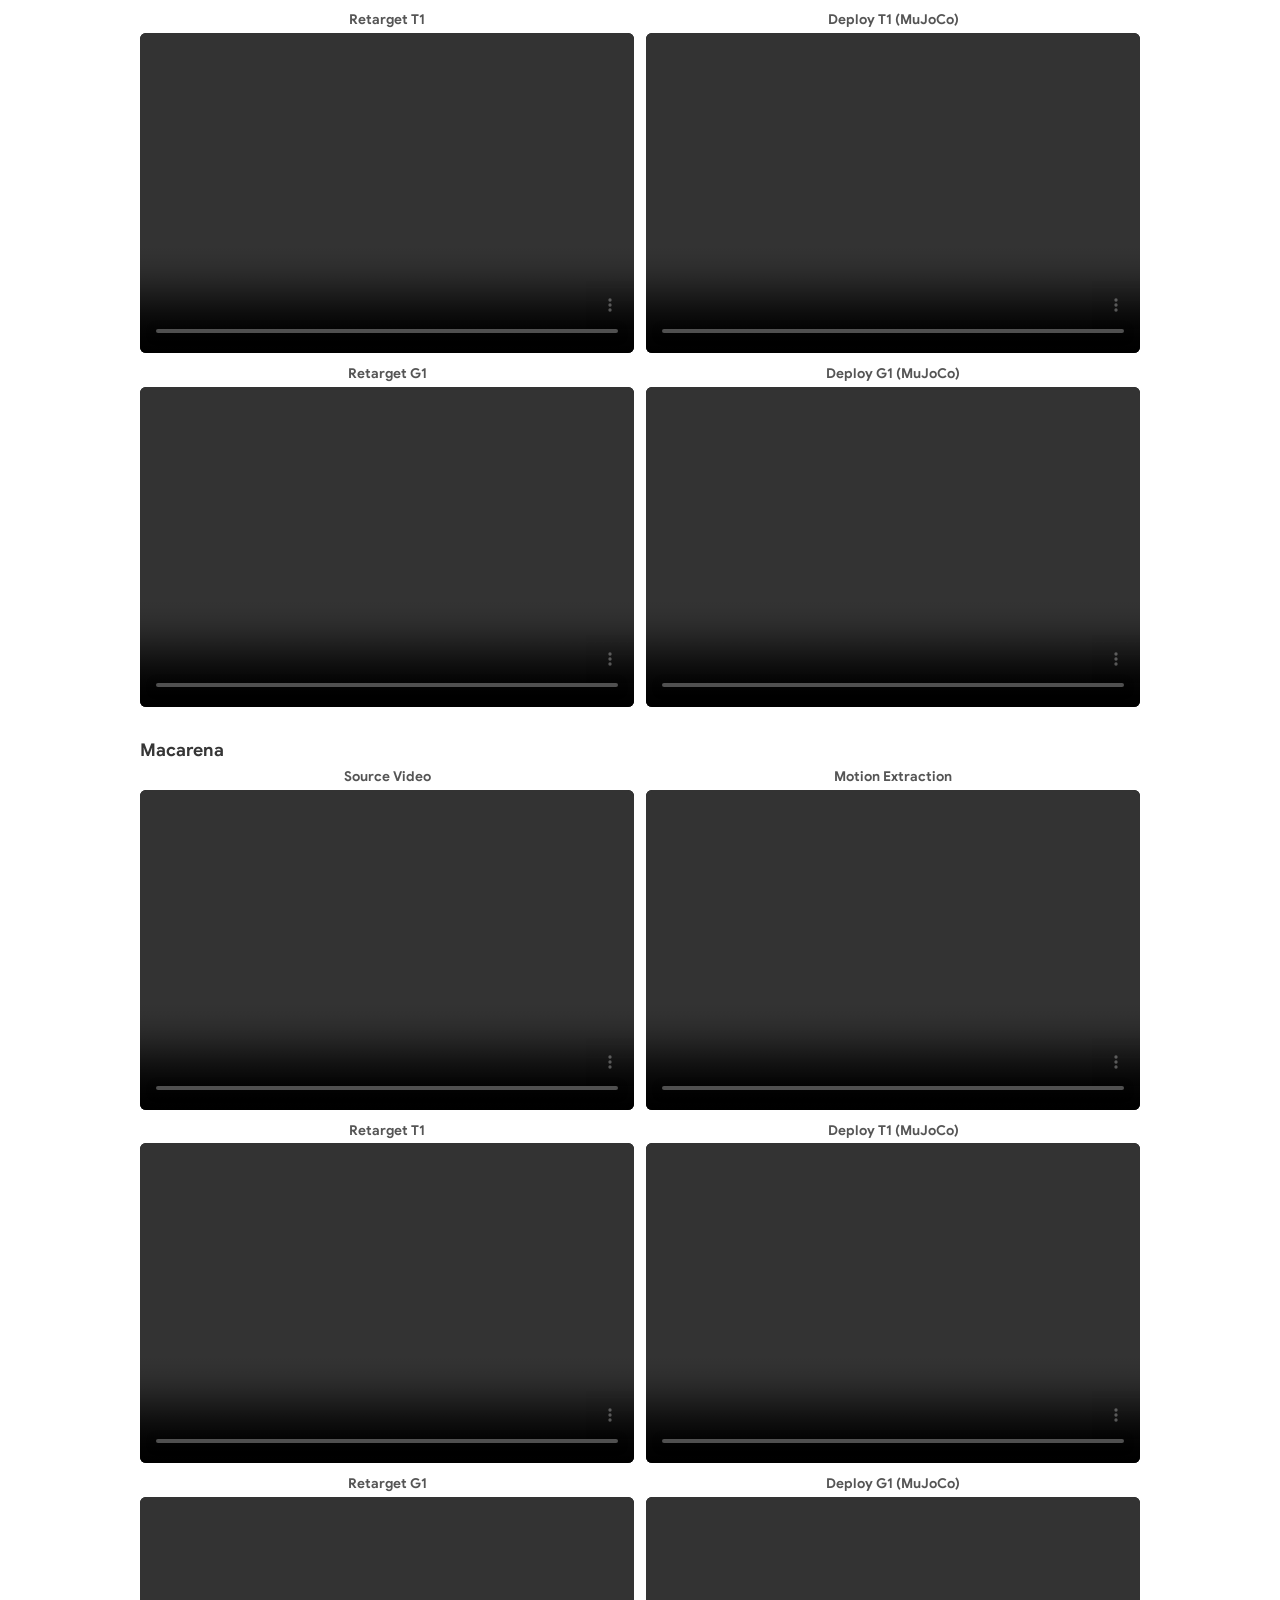
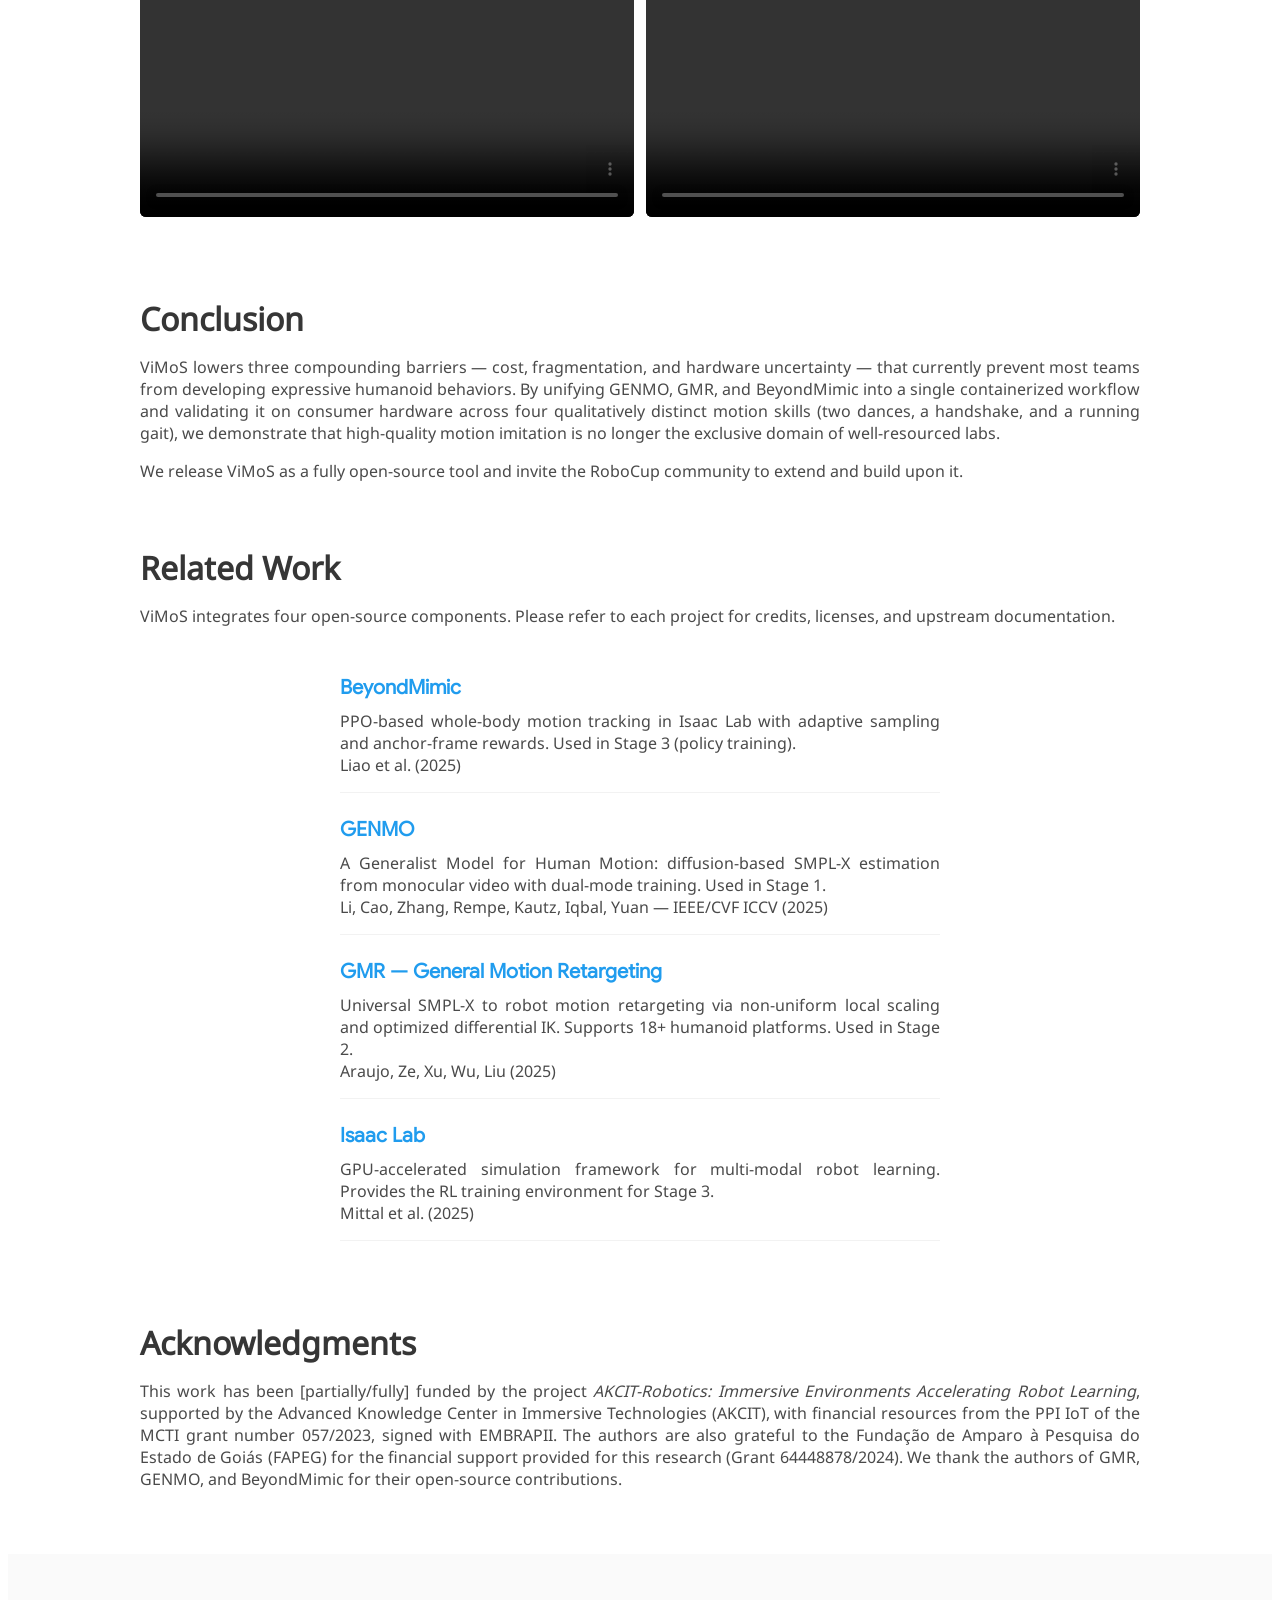
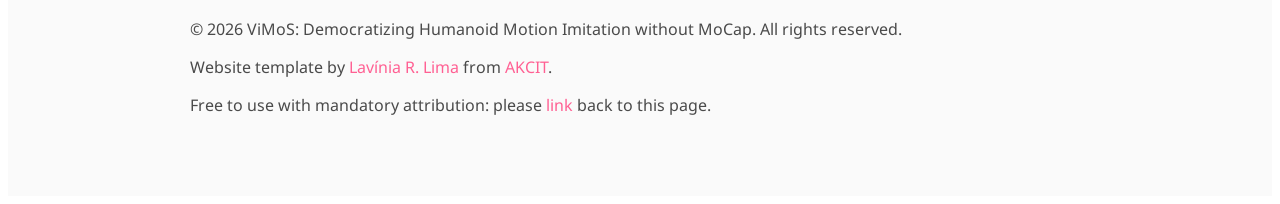
==== commit 7ba7080a: "feat: add getting started tutorial" ====
--- a/docs/index.html
+++ b/docs/index.html
@@ -6,7 +6,7 @@
         <meta name="keywords" content="Humanoid Robotics, Motion Imitation, Reinforcement Learning, Isaac Lab, BeyondMimic, GENMO, GMR, RoboCup">
         <meta name="viewport" content="width=device-width, initial-scale=1">
         <title>ViMoS — Democratizing Humanoid Motion Imitation without MoCap</title>
-        <link rel="stylesheet" href="style.css">
+<link rel="stylesheet" href="style.css">
         <link rel="icon" href="images/favicon.svg" type="image/svg+xml">
     </head>
     <body>
@@ -57,8 +57,7 @@
                     Teaching humanoid robots expressive, athletic behaviors has historically required expensive Motion Capture (MoCap) infrastructure — placing this capability out of reach for most academic and competition teams. This paper presents <strong>ViMoS</strong>, an open-source, end-to-end pipeline that transforms a single monocular video into a deployable robot control policy using only a consumer-grade GPU (tested on an NVIDIA RTX 4090).
                 </p>
                 <p>
-                    By integrating GENMO for generative motion estimation, GMR for kinematic retargeting, and BeyondMimic for reinforcement learning inside NVIDIA Isaac Lab, ViMoS enables teams to deploy whole-body behaviors onto physical humanoids such as the Unitree G1 and Booster T1. We validate the pipeline by successfully training and transferring four qualitatively distinct motion skills. A fully containerized Docker workflow minimizes setup friction to under 30 minutes, making expressive humanoid motion accessible to the broader RoboCup community.
-                </p>
+                    By integrating GENMO for generative motion estimation, GMR for kinematic retargeting, and BeyondMimic for reinforcement learning inside NVIDIA Isaac Lab, ViMoS enables teams to deploy whole-body behaviors onto physical humanoids such as the Unitree G1 and Booster T1. We validate the pipeline by successfully training and transferring four qualitatively distinct motion skills. A fully containerized Docker workflow minimizes setup friction to under 30 minutes, making expressive humanoid motion accessible to the broader RoboCup community.                </p>
             </div>
         </div>
 
@@ -119,6 +118,41 @@
                     For the <strong>Booster T1</strong>, the framework uses <strong>TorchScript JIT</strong> for high-frequency low-level control at up to 200 Hz.
                     This dual-export capability ensures ViMoS is a generalist tool, capable of powering various humanoid platforms through a unified software interface.
                 </p>
+            </div>
+        </div>
+
+        <!-- ===== TUTORIAL ===== -->
+        <div class="section" id="tutorial">
+            <div class="content">
+                <h5>Getting Started</h5>
+                <p>
+                    ViMoS is fully containerized with Docker, so the only requirements are a Linux machine with an NVIDIA GPU (RTX 3090+), Docker with <a href="https://docs.nvidia.com/datacenter/cloud-native/container-toolkit/install-guide.html" target="_blank" class="no-underline">nvidia-container-toolkit</a>, and a free <a href="https://wandb.ai/" target="_blank" class="no-underline">Weights &amp; Biases</a> account for the artifact registry. You will also need the GENMO checkpoint (<span class="inline-code">s050000.ckpt</span>) placed at <span class="inline-code">retarget/GENMO/inputs/checkpoints/</span>.
+                </p>
+
+                <h6>1. Clone and install</h6>
+<pre><code>git clone --recurse-submodules https://github.com/AKCIT-RL/ViMoS.git
+cd ViMoS
+docker compose build                      # Stages 1–2 (GENMO + GMR)
+docker compose --profile wbt build        # Stage 3 (Isaac Lab training)</code></pre>
+
+                <h6>2. Video → Robot Motion (Stages 1 &amp; 2)</h6>
+                <p>A single script runs GENMO and GMR end-to-end and outputs the retargeted motion as a CSV ready for training:</p>
+<pre><code>python scripts/video_to_robot_docker.py --video my_video.mp4 --robot booster_t1
+# or: --robot unitree_g1  |  add --headless for SSH  |  add --record_video to save visualization</code></pre>
+
+                <h6>3. Policy Training (Stage 3)</h6>
+                <p>Convert the CSV to NPZ, upload to W&amp;B, then launch PPO training in Isaac Lab:</p>
+<pre><code>cd train/whole_body_tracking
+python scripts/csv_to_npz.py --input_file motion.csv --output_name my_motion --robot booster_t1 --headless
+python scripts/rsl_rl/train.py --task=Tracking-Flat-T1-Wo-State-Estimation-v0 --num_envs 4096 --headless</code></pre>
+                <p>For Unitree G1 use <span class="inline-code">--task=Tracking-Flat-G1-v0</span>. After training, export with <span class="inline-code">play.py</span> to get a <span class="inline-code">.pt</span> (T1) or <span class="inline-code">.onnx</span> (G1) policy file.</p>
+
+                <h6>4. Deploy in MuJoCo (Stage 4)</h6>
+<pre><code># Unitree G1 via ROS 2
+ros2 launch motion_tracking_controller mujoco.launch.py policy_path:=/path/to/policy.onnx</code></pre>
+                <p>For Booster T1, see <a href="https://github.com/AKCIT-RL/ViMoS/blob/main/deploy/booster_deploy/README.md" target="_blank" class="no-underline">deploy/booster_deploy/README.md</a>.</p>
+
+                <p>For detailed instructions, troubleshooting, and advanced options, visit the <a href="https://github.com/AKCIT-RL/ViMoS" target="_blank" class="no-underline">GitHub repository</a>.</p>
             </div>
         </div>
 
--- a/docs/style.css
+++ b/docs/style.css
@@ -255,6 +255,59 @@
     background: #111;
 }
 
+pre {
+    background: #f1f1f1;
+    color: #1a1a1a;
+    border-radius: 6px;
+    padding: 1em 1.25em;
+    overflow-x: auto;
+    font-family: ui-monospace, SFMono-Regular, Menlo, Consolas, monospace;
+    font-size: 0.85em;
+    font-weight: 300;
+    line-height: 1.6;
+    margin: 0.75em 0 1.25em 0;
+}
+
+code {
+    font-family: ui-monospace, SFMono-Regular, Menlo, Consolas, monospace;
+    font-weight: 300;
+}
+
+pre code {
+    background: none;
+    padding: 0;
+}
+
+.inline-code {
+    font-family: ui-monospace, SFMono-Regular, Menlo, Consolas, monospace;
+    font-weight: 300;
+    background: #f1f1f1;
+    padding: 0.15em 0.45em;
+    border-radius: 4px;
+    font-size: 0.85em;
+    color: #2d2d2d;
+}
+
+.tutorial-table {
+    width: 100%;
+    border-collapse: collapse;
+    margin: 1em 0 1.5em 0;
+    font-size: 0.9em;
+}
+
+.tutorial-table th,
+.tutorial-table td {
+    padding: 0.55em 0.9em;
+    border: 1px solid #e0e0e0;
+    text-align: left;
+    vertical-align: top;
+}
+
+.tutorial-table th {
+    background: #f5f5f5;
+    font-family: 'googlesans-bold', sans-serif;
+}
+
 .motion-label {
     font-family: 'googlesans-bold', sans-serif;
     font-size: 1.1em;
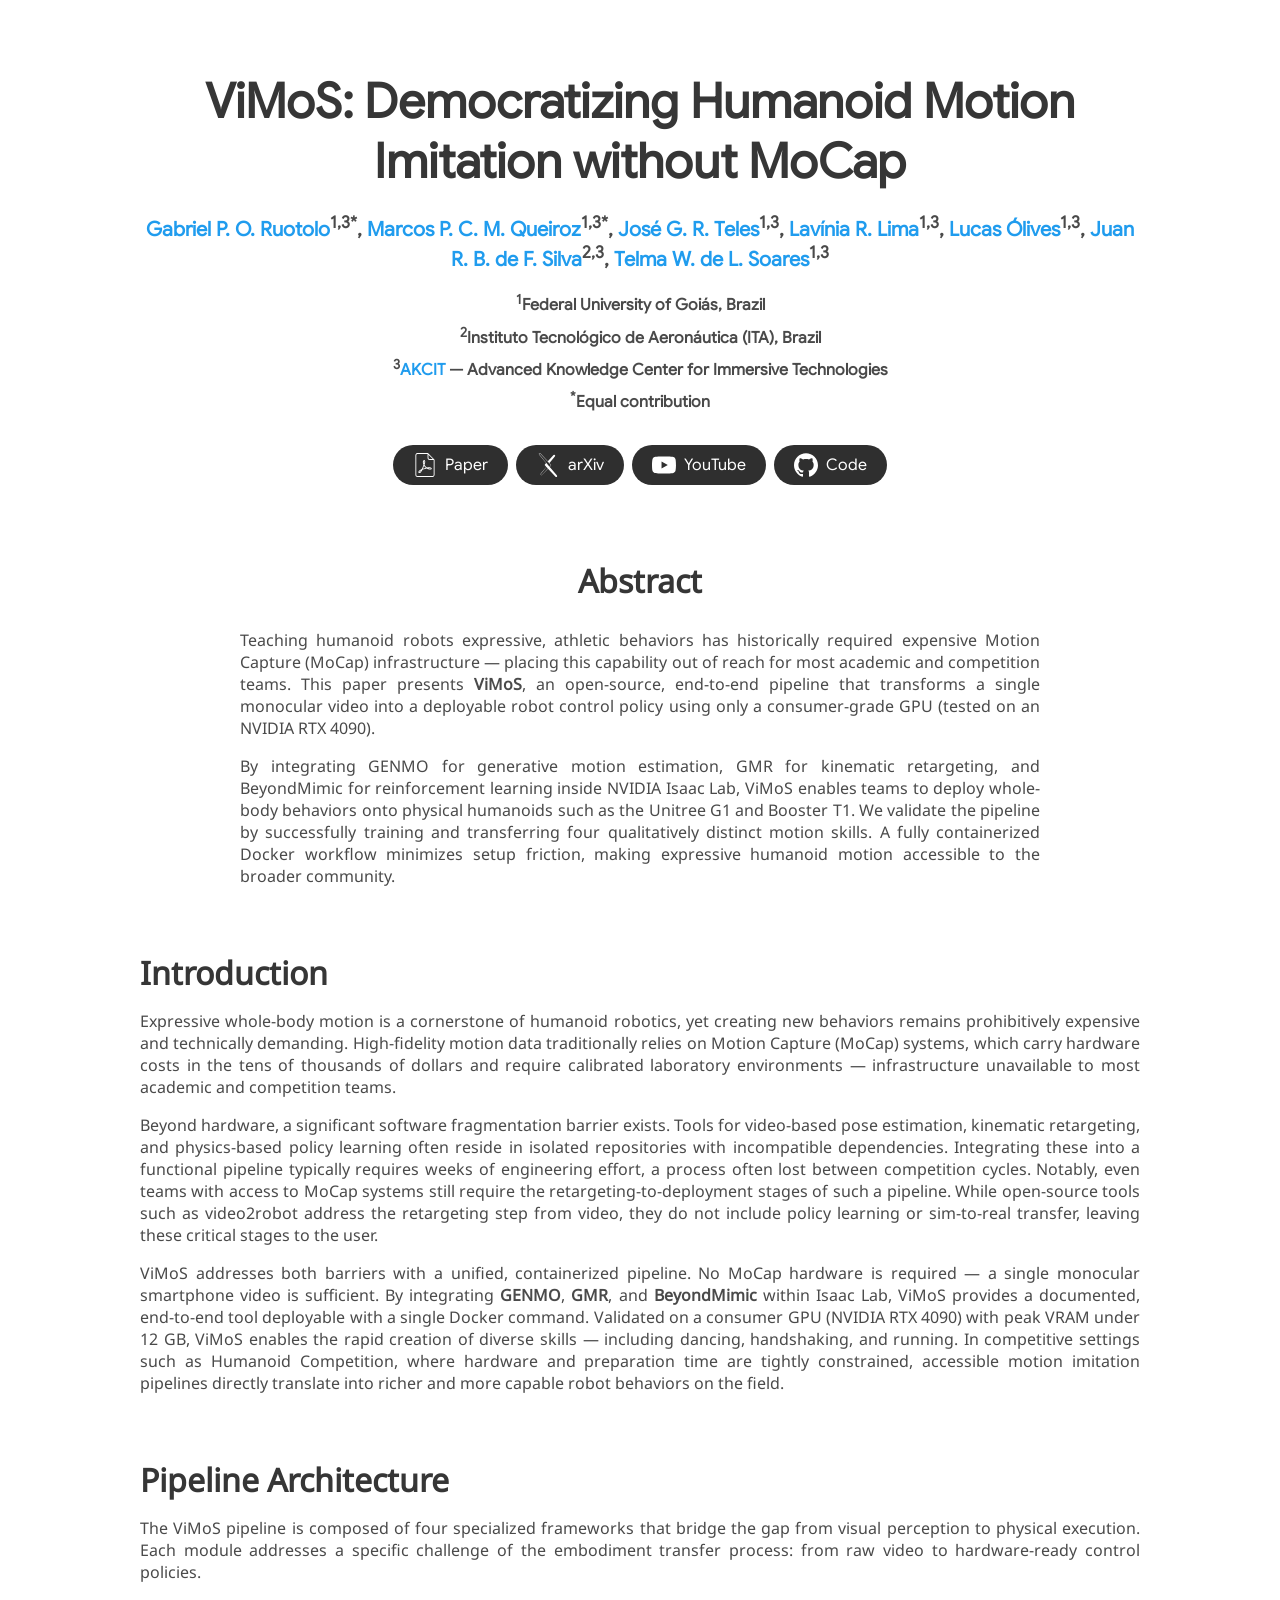
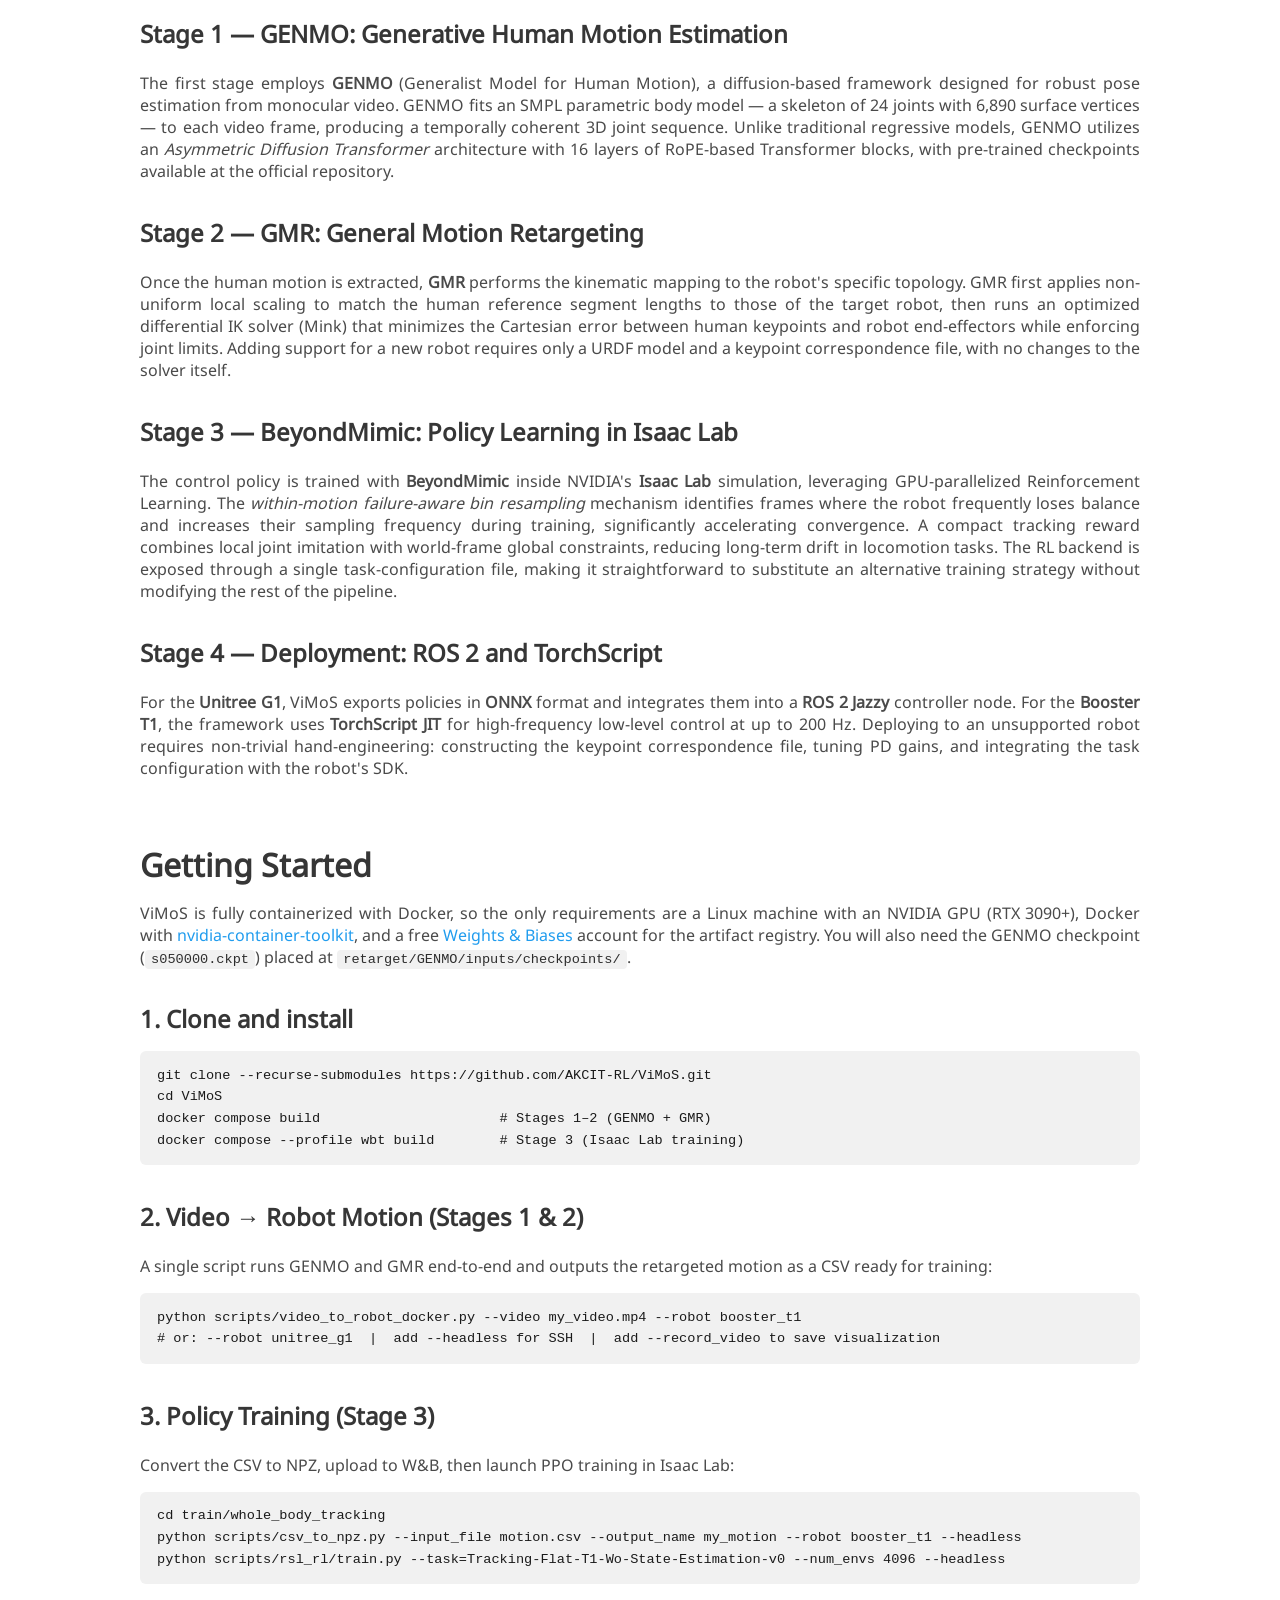
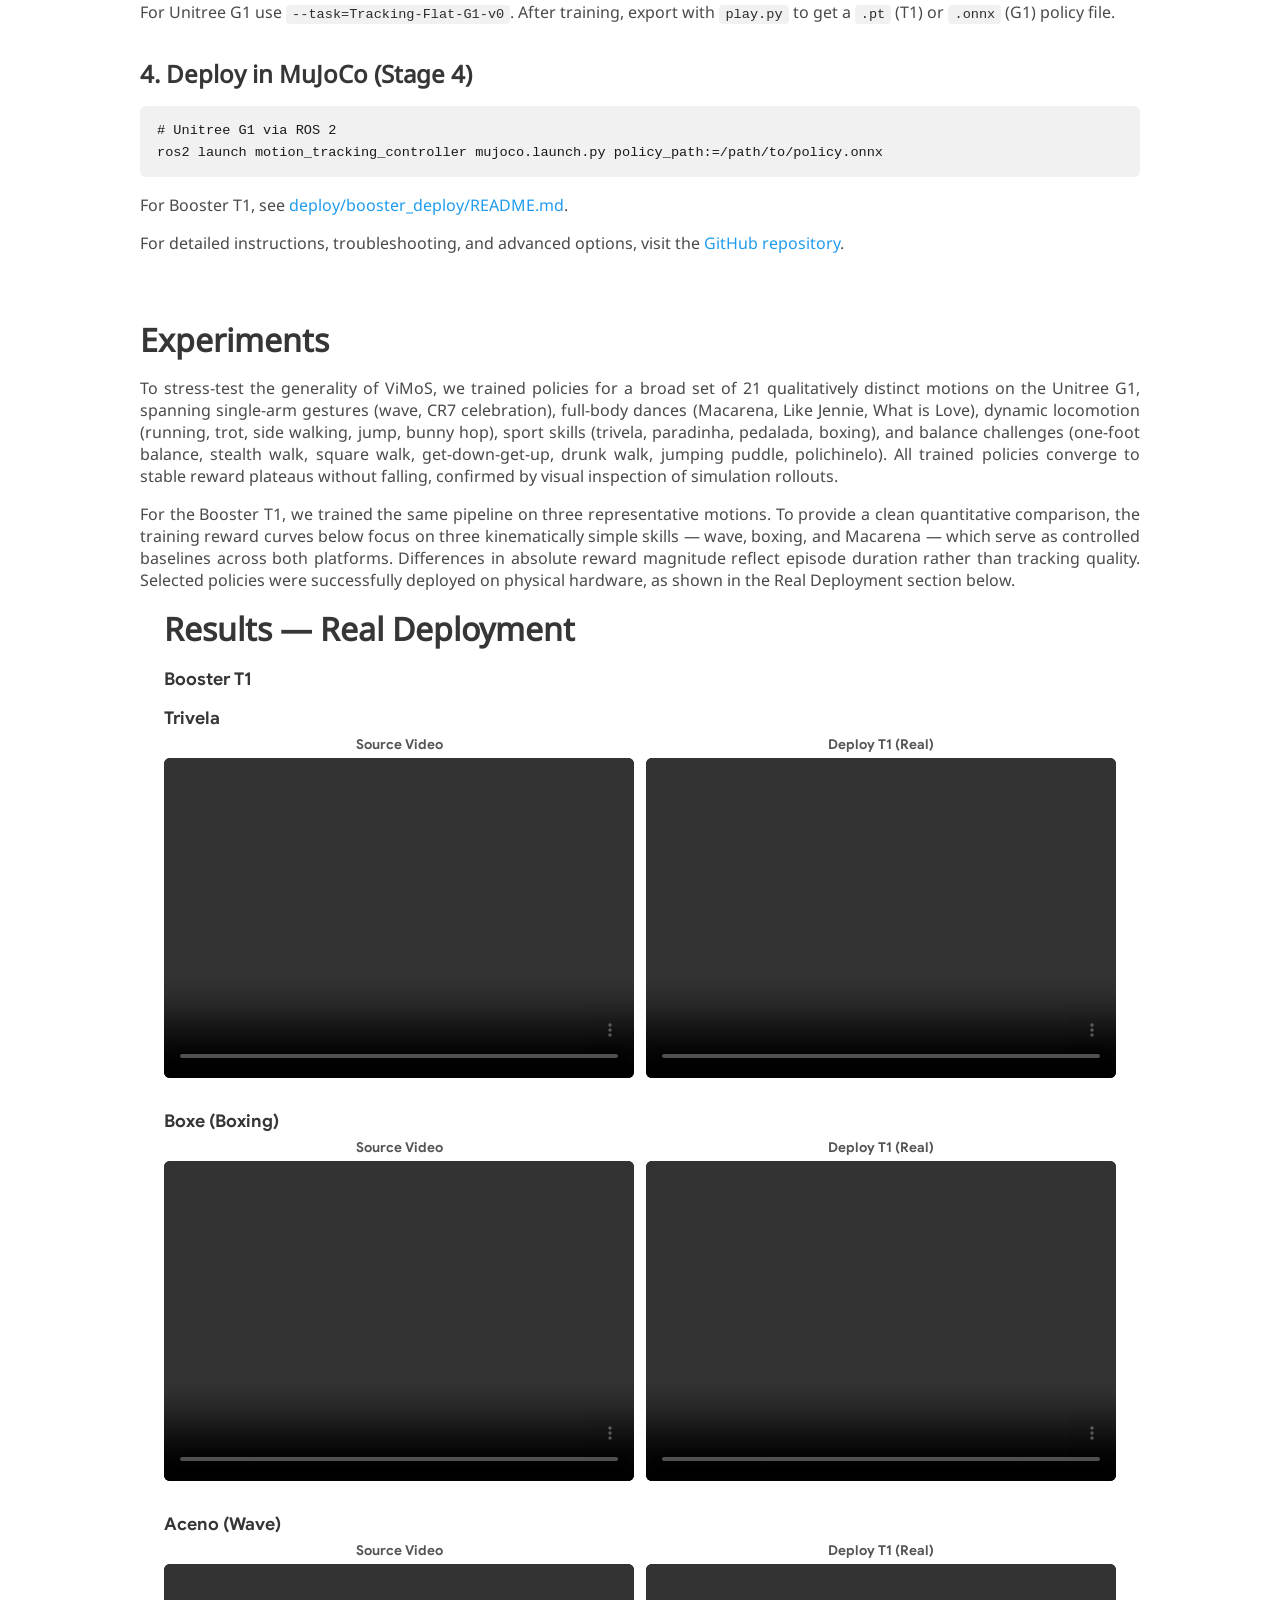
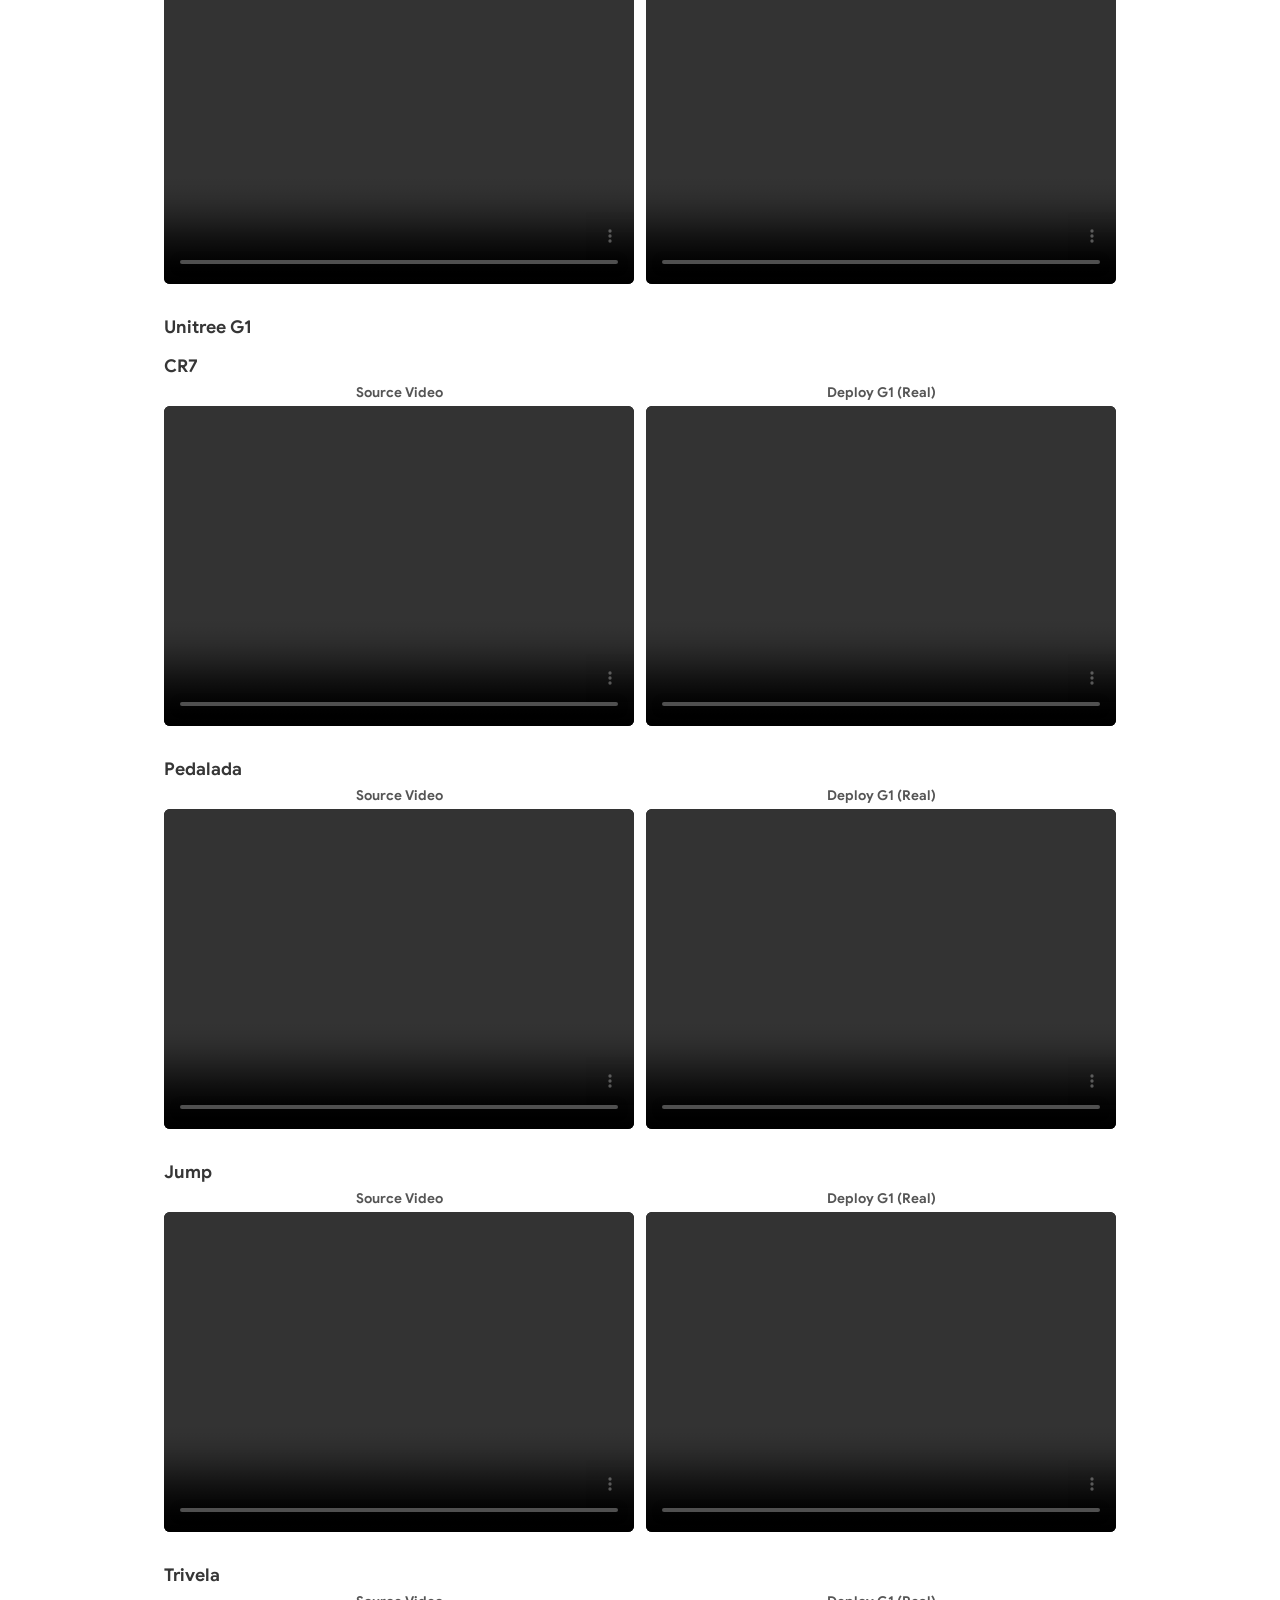
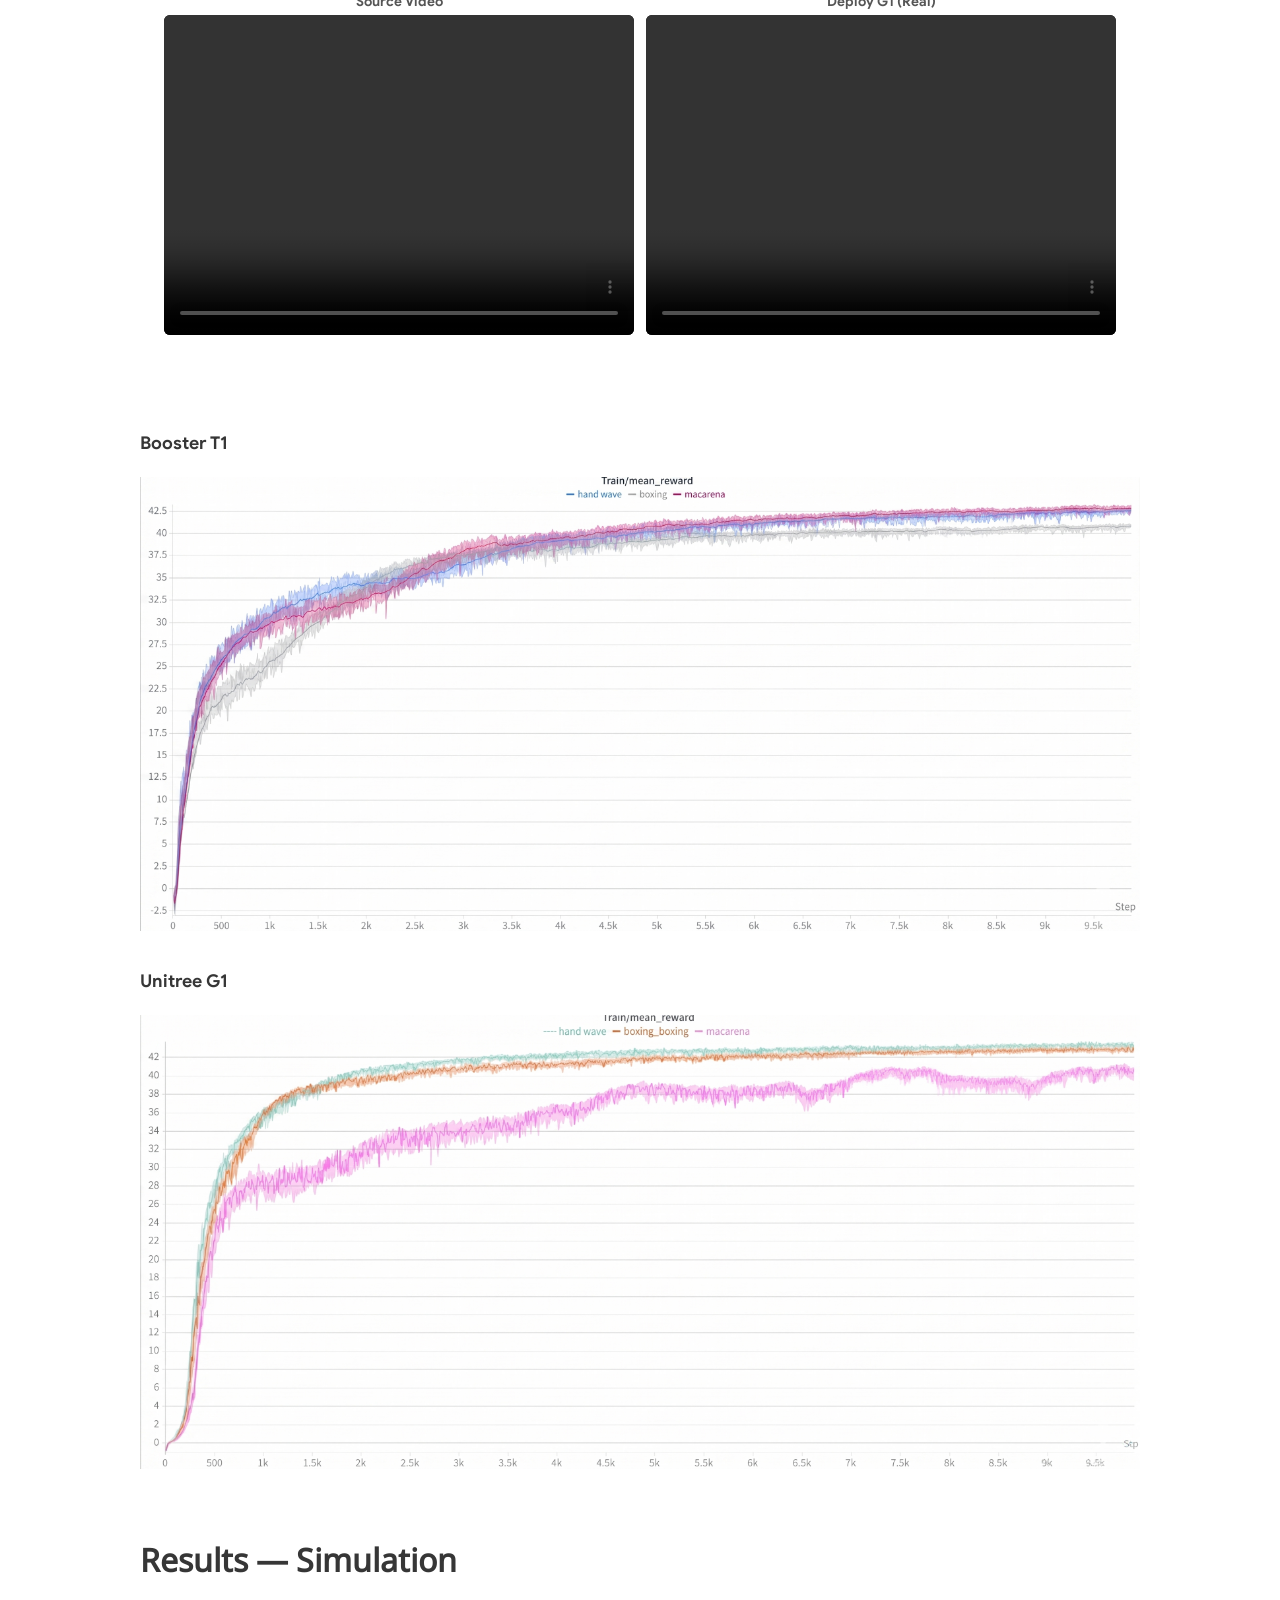
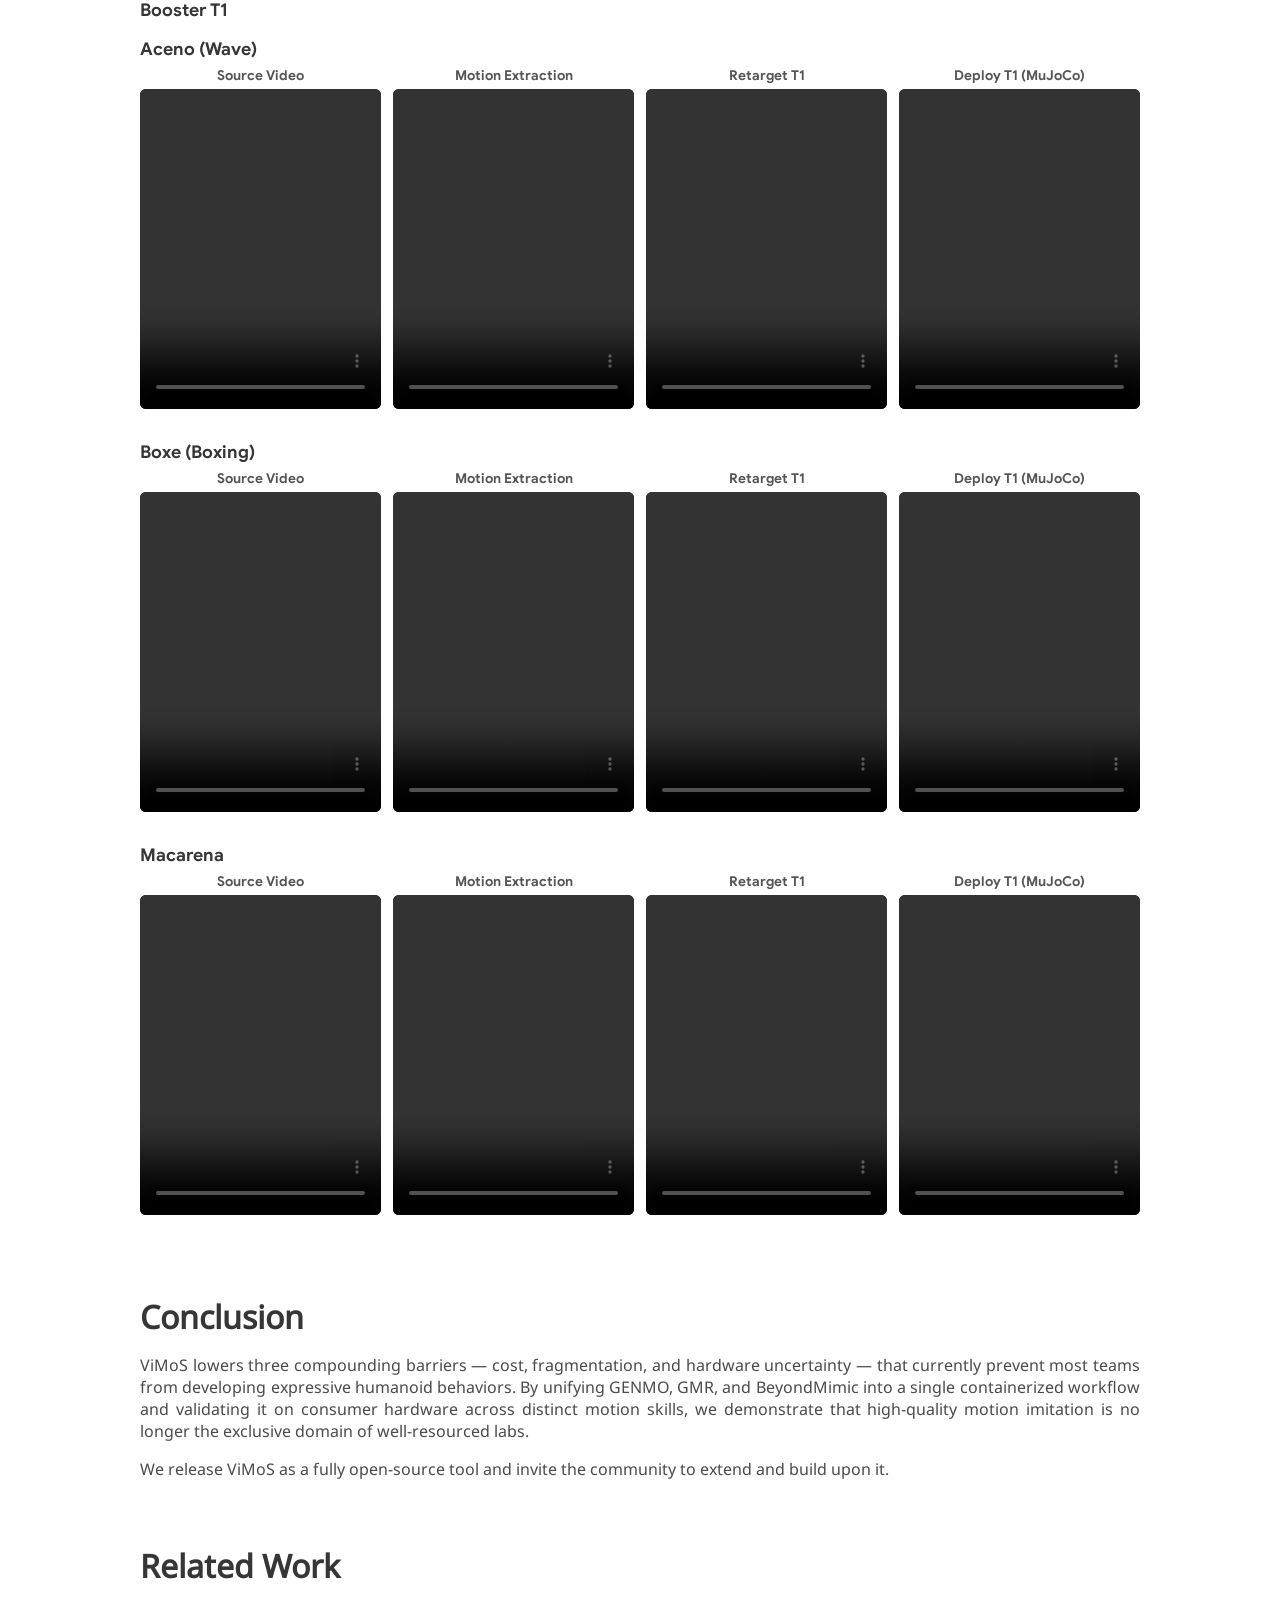
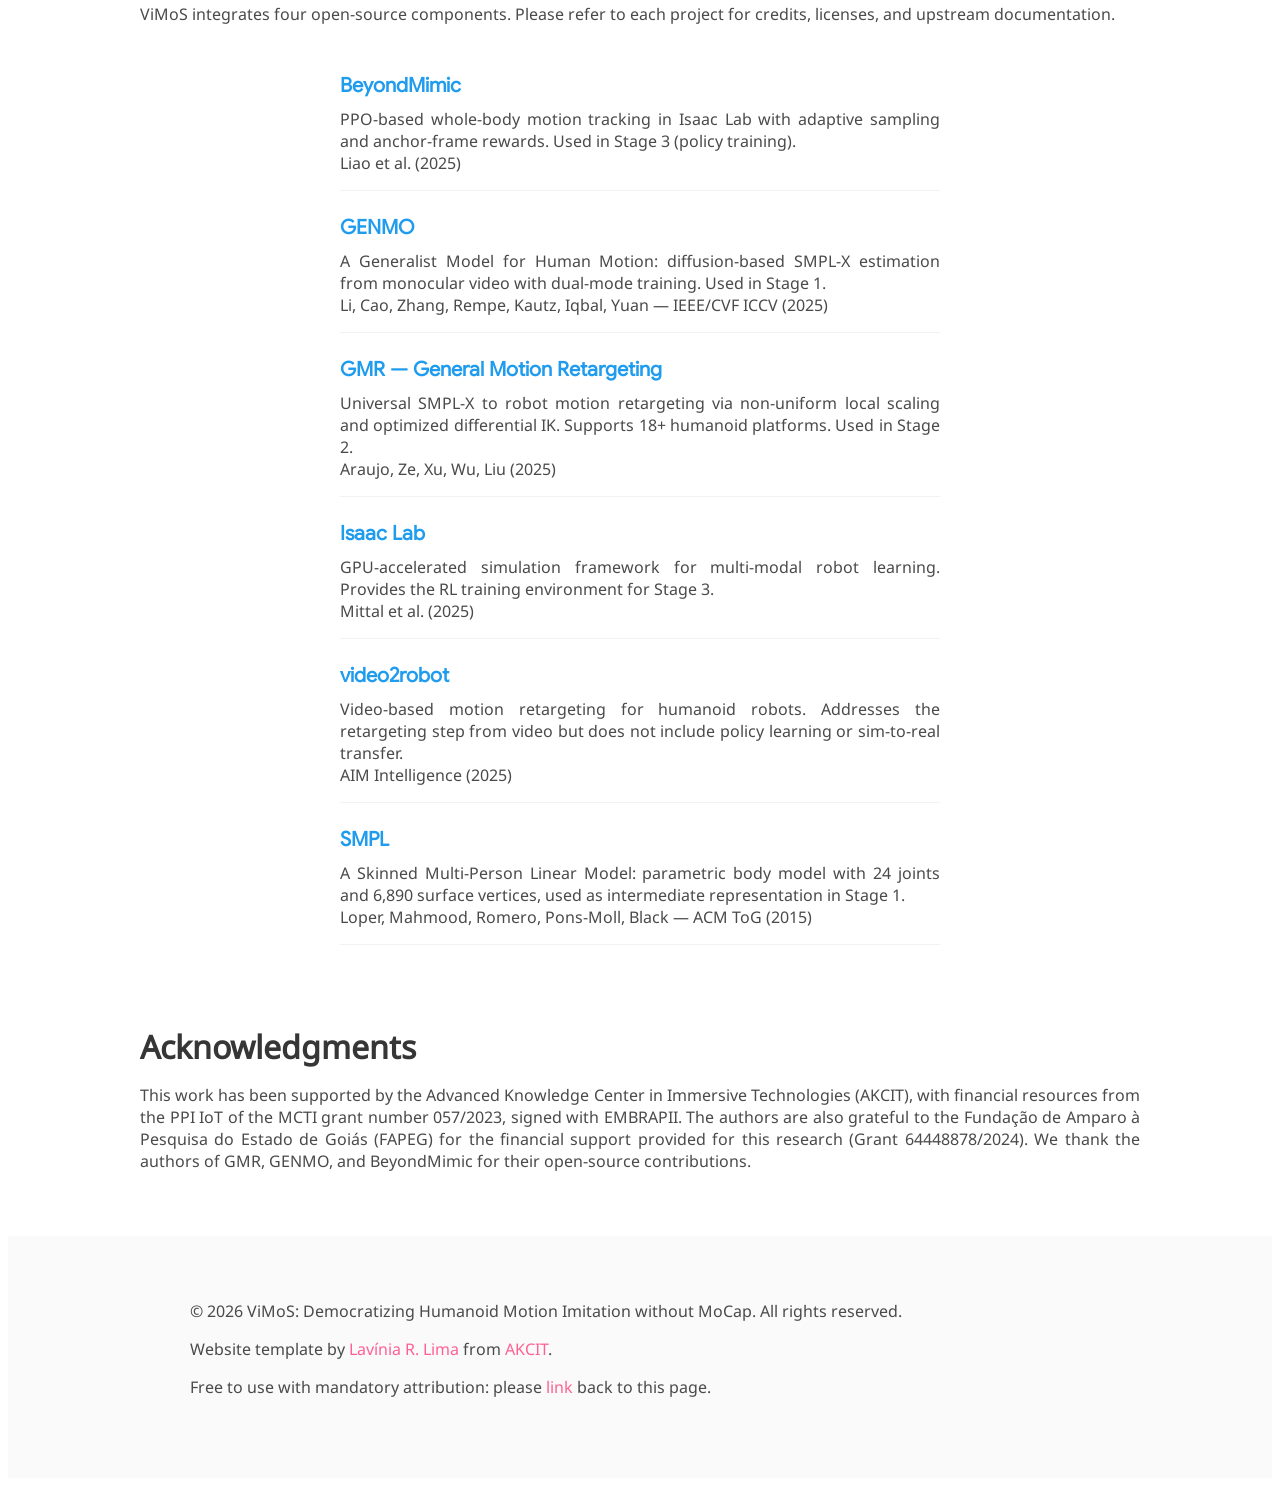
==== commit 9081e0e7: "Add real deployment section and update video to the website" ====
--- a/docs/index.html
+++ b/docs/index.html
@@ -3,10 +3,10 @@
     <head>
         <meta charset="utf-8">
         <meta name="description" content="ViMoS: Democratizing Humanoid Motion Imitation without MoCap. An open-source, end-to-end pipeline from monocular video to deployable robot control policy.">
-        <meta name="keywords" content="Humanoid Robotics, Motion Imitation, Reinforcement Learning, Isaac Lab, BeyondMimic, GENMO, GMR, RoboCup">
+        <meta name="keywords" content="Humanoid Robotics, Motion Imitation, Reinforcement Learning, Isaac Lab, BeyondMimic, GENMO, GMR">
         <meta name="viewport" content="width=device-width, initial-scale=1">
         <title>ViMoS — Democratizing Humanoid Motion Imitation without MoCap</title>
-<link rel="stylesheet" href="style.css">
+        <link rel="stylesheet" href="style.css">
         <link rel="icon" href="images/favicon.svg" type="image/svg+xml">
     </head>
     <body>
@@ -15,20 +15,18 @@
             <div class="content">
                 <h1>ViMoS: Democratizing Humanoid Motion Imitation without MoCap</h1>
                 <h3>
-                    <a href="https://github.com/gpettro" target="_blank" class="no-underline">Gabriel P. O. Ruotolo</a><sup>1,2*</sup>,
+                    <a href="https://github.com/gpettro" target="_blank" class="no-underline">Gabriel P. O. Ruotolo</a><sup>1,3*</sup>,
                     <a href="https://github.com/marcospaulo429" target="_blank" class="no-underline">Marcos P. C. M. Queiroz</a><sup>1,3*</sup>,
-                    <a href="https://github.com/GabrielJJ" target="_blank" class="no-underline">José G. R. Teles</a><sup>1,4</sup>,
-                    <a href="https://github.com/lavinia-rl" target="_blank" class="no-underline">Lavínia R. Lima</a><sup>1,2</sup>,
-                    <a href="https://github.com/lucasolives" target="_blank" class="no-underline">Lucas Ólives</a><sup>1,2</sup>,
-                    <a href="https://github.com/juanrbfs" target="_blank" class="no-underline">Juan R. B. de F. Silva</a><sup>1,5</sup>,
+                    <a href="https://github.com/GabrielJJ" target="_blank" class="no-underline">José G. R. Teles</a><sup>1,3</sup>,
+                    <a href="https://github.com/lavinia-rl" target="_blank" class="no-underline">Lavínia R. Lima</a><sup>1,3</sup>,
+                    <a href="https://github.com/lucasolives" target="_blank" class="no-underline">Lucas Ólives</a><sup>1,3</sup>,
+                    <a href="https://github.com/juanrbfs" target="_blank" class="no-underline">Juan R. B. de F. Silva</a><sup>2,3</sup>,
                     <a href="https://br.linkedin.com/in/telma-soares" target="_blank" class="no-underline">Telma W. de L. Soares</a><sup>1,3</sup>
                 </h3>
-                <h4><sup>1</sup><a href="https://akcit.ufg.br/" target="_blank" class="no-underline">AKCIT</a> — Advanced Knowledge Center for Immersive Technologies, Federal University of Goiás, Goiânia, Brazil</h4>
-                <h4><sup>2</sup>School of Electrical, Mechanical and Computer Engineering, Federal University of Goiás, Goiânia, Brazil</h4>
-                <h4><sup>3</sup>Institute of Informatics, Federal University of Goiás, Goiânia, Brazil</h4>
-                <h4><sup>4</sup>Institute of Physics, Federal University of Goiás, Goiânia, Brazil</h4>
-                <h4><sup>5</sup>Division of Electrical and Computer Engineering, Technological Institute of Aeronautics, São José dos Campos, Brazil</h4>
-                <h4><sup>*</sup>Alphabetical order, equal contribution</h4>
+                <h4><sup>1</sup>Federal University of Goiás, Brazil</h4>
+                <h4><sup>2</sup>Instituto Tecnológico de Aeronáutica (ITA), Brazil</h4>
+                <h4><sup>3</sup><a href="https://akcit.ufg.br/" target="_blank" class="no-underline">AKCIT</a> — Advanced Knowledge Center for Immersive Technologies</h4>
+                <h4><sup>*</sup>Equal contribution</h4>
                 <div class="links">
                     <!-- TODO: replace href with real PDF path when available -->
                     <div class="button">
@@ -57,7 +55,8 @@
                     Teaching humanoid robots expressive, athletic behaviors has historically required expensive Motion Capture (MoCap) infrastructure — placing this capability out of reach for most academic and competition teams. This paper presents <strong>ViMoS</strong>, an open-source, end-to-end pipeline that transforms a single monocular video into a deployable robot control policy using only a consumer-grade GPU (tested on an NVIDIA RTX 4090).
                 </p>
                 <p>
-                    By integrating GENMO for generative motion estimation, GMR for kinematic retargeting, and BeyondMimic for reinforcement learning inside NVIDIA Isaac Lab, ViMoS enables teams to deploy whole-body behaviors onto physical humanoids such as the Unitree G1 and Booster T1. We validate the pipeline by successfully training and transferring four qualitatively distinct motion skills. A fully containerized Docker workflow minimizes setup friction to under 30 minutes, making expressive humanoid motion accessible to the broader RoboCup community.                </p>
+                    By integrating GENMO for generative motion estimation, GMR for kinematic retargeting, and BeyondMimic for reinforcement learning inside NVIDIA Isaac Lab, ViMoS enables teams to deploy whole-body behaviors onto physical humanoids such as the Unitree G1 and Booster T1. We validate the pipeline by successfully training and transferring four qualitatively distinct motion skills. A fully containerized Docker workflow minimizes setup friction, making expressive humanoid motion accessible to the broader community.
+                </p>
             </div>
         </div>
 
@@ -69,10 +68,10 @@
                     Expressive whole-body motion is a cornerstone of humanoid robotics, yet creating new behaviors remains prohibitively expensive and technically demanding. High-fidelity motion data traditionally relies on Motion Capture (MoCap) systems, which carry hardware costs in the tens of thousands of dollars and require calibrated laboratory environments — infrastructure unavailable to most academic and competition teams.
                 </p>
                 <p>
-                    Beyond hardware, a significant software fragmentation barrier exists. Tools for video-based pose estimation, kinematic retargeting, and physics-based policy learning often reside in isolated repositories with incompatible dependencies. Integrating these into a functional pipeline typically requires weeks of engineering effort, a process often lost between competition cycles.
-                </p>
-                <p>
-                    ViMoS addresses both barriers with a unified, containerized pipeline. No MoCap hardware is required — a single monocular smartphone video is sufficient. By integrating <strong>GENMO</strong>, <strong>GMR</strong>, and <strong>BeyondMimic</strong> within Isaac Lab, ViMoS provides a documented, end-to-end tool deployable with a single Docker command. Validated on a consumer GPU (NVIDIA RTX 4090) with peak VRAM under 12 GB, ViMoS enables the rapid creation of diverse skills — including dancing, handshaking, and running — fostering an agile research environment for the RoboCup community.
+                    Beyond hardware, a significant software fragmentation barrier exists. Tools for video-based pose estimation, kinematic retargeting, and physics-based policy learning often reside in isolated repositories with incompatible dependencies. Integrating these into a functional pipeline typically requires weeks of engineering effort, a process often lost between competition cycles. Notably, even teams with access to MoCap systems still require the retargeting-to-deployment stages of such a pipeline. While open-source tools such as video2robot address the retargeting step from video, they do not include policy learning or sim-to-real transfer, leaving these critical stages to the user.
+                </p>
+                <p>
+                    ViMoS addresses both barriers with a unified, containerized pipeline. No MoCap hardware is required — a single monocular smartphone video is sufficient. By integrating <strong>GENMO</strong>, <strong>GMR</strong>, and <strong>BeyondMimic</strong> within Isaac Lab, ViMoS provides a documented, end-to-end tool deployable with a single Docker command. Validated on a consumer GPU (NVIDIA RTX 4090) with peak VRAM under 12 GB, ViMoS enables the rapid creation of diverse skills — including dancing, handshaking, and running. In competitive settings such as Humanoid Competition, where hardware and preparation time are tightly constrained, accessible motion imitation pipelines directly translate into richer and more capable robot behaviors on the field.
                 </p>
             </div>
         </div>
@@ -85,38 +84,29 @@
                     The ViMoS pipeline is composed of four specialized frameworks that bridge the gap from visual perception to physical execution. Each module addresses a specific challenge of the embodiment transfer process: from raw video to hardware-ready control policies.
                 </p>
 
-                <!-- TODO: add pipeline diagram here when available (diagram.png from paper) -->
+                <!-- TODO: add pipeline diagram here when available (diagram.pdf from paper) -->
                 <!-- <img class="image" src="images/diagram.png" alt="The ViMoS end-to-end pipeline"> -->
 
                 <h6>Stage 1 — GENMO: Generative Human Motion Estimation</h6>
                 <p>
-                    The first stage employs <strong>GENMO</strong> (Generalist Model for Human Motion), a diffusion-based framework designed for robust pose estimation from monocular video. Unlike traditional regressive models, GENMO utilizes an <em>Asymmetric Diffusion Transformer</em> (AsymmDiT) architecture with 16 layers of RoPE-based Transformer blocks.
-                </p>
-                <p>
-                    Its primary innovation lies in <strong>Dual-Mode Training</strong>: an <em>Estimation Mode</em> that uses Maximum Likelihood Estimation (MLE) to produce precise SMPL-X parameters even under heavy occlusion, and a <em>Global Trajectory Recovery</em> mode that estimates global root velocities and camera poses — allowing the system to extract clean motion data from dynamic, handheld footage without fixed MoCap setups.
+                    The first stage employs <strong>GENMO</strong> (Generalist Model for Human Motion), a diffusion-based framework designed for robust pose estimation from monocular video. GENMO fits an SMPL parametric body model — a skeleton of 24 joints with 6,890 surface vertices — to each video frame, producing a temporally coherent 3D joint sequence. Unlike traditional regressive models, GENMO utilizes an <em>Asymmetric Diffusion Transformer</em> architecture with 16 layers of RoPE-based Transformer blocks, with pre-trained checkpoints available at the official repository.
                 </p>
 
                 <h6>Stage 2 — GMR: General Motion Retargeting</h6>
                 <p>
-                    Once the human motion is extracted, <strong>GMR</strong> performs the kinematic mapping to the robot's specific topology. Retargeting is often plagued by foot sliding and self-collisions due to differing limb proportions. GMR resolves this through a two-stage process:
-                </p>
-                <p>
-                    First, <em>Non-Uniform Local Scaling</em> dynamically adjusts the human reference to match the specific segment lengths of robots like the Unitree G1 or Booster T1. Second, <em>Optimized Differential IK</em> uses the Mink solver to minimize the error between human key-points and robot end-effectors while strictly enforcing joint limits. Supports 18+ humanoid platforms out of the box.
+                    Once the human motion is extracted, <strong>GMR</strong> performs the kinematic mapping to the robot's specific topology. GMR first applies non-uniform local scaling to match the human reference segment lengths to those of the target robot, then runs an optimized differential IK solver (Mink) that minimizes the Cartesian error between human keypoints and robot end-effectors while enforcing joint limits. Adding support for a new robot requires only a URDF model and a keypoint correspondence file, with no changes to the solver itself.
                 </p>
 
                 <h6>Stage 3 — BeyondMimic: Policy Learning in Isaac Lab</h6>
                 <p>
-                    The control policy is trained with <strong>BeyondMimic</strong> inside NVIDIA's <strong>Isaac Lab</strong> simulation, leveraging GPU-parallelized Reinforcement Learning.
-                    <em>Adaptive Sampling</em> via within-motion failure-aware bin resampling identifies frames where the robot frequently loses balance and increases their sampling frequency during training, significantly accelerating convergence for agile tasks like kicks or spins.
-                    A compact tracking reward combines local joint imitation with world-frame global constraints, reducing long-term drift in locomotion tasks.
-                    The same reward formulation works for any motion without parameter tuning.
+                    The control policy is trained with <strong>BeyondMimic</strong> inside NVIDIA's <strong>Isaac Lab</strong> simulation, leveraging GPU-parallelized Reinforcement Learning. The <em>within-motion failure-aware bin resampling</em> mechanism identifies frames where the robot frequently loses balance and increases their sampling frequency during training, significantly accelerating convergence. A compact tracking reward combines local joint imitation with world-frame global constraints, reducing long-term drift in locomotion tasks. The RL backend is exposed through a single task-configuration file, making it straightforward to substitute an alternative training strategy without modifying the rest of the pipeline.
                 </p>
 
                 <h6>Stage 4 — Deployment: ROS 2 and TorchScript</h6>
                 <p>
                     For the <strong>Unitree G1</strong>, ViMoS exports policies in <strong>ONNX</strong> format and integrates them into a <strong>ROS 2 Jazzy</strong> controller node.
                     For the <strong>Booster T1</strong>, the framework uses <strong>TorchScript JIT</strong> for high-frequency low-level control at up to 200 Hz.
-                    This dual-export capability ensures ViMoS is a generalist tool, capable of powering various humanoid platforms through a unified software interface.
+                    Deploying to an unsupported robot requires non-trivial hand-engineering: constructing the keypoint correspondence file, tuning PD gains, and integrating the task configuration with the robot's SDK.
                 </p>
             </div>
         </div>
@@ -161,12 +151,65 @@
             <div class="content">
                 <h5>Experiments</h5>
                 <p>
-                    To demonstrate that ViMoS generalizes across qualitatively different motion types and robot platforms, we trained and evaluated three distinct skills on both the Booster T1 and Unitree G1: <em>Aceno</em> (wave), <em>Boxe</em> (boxing), and <em>Macarena</em> (dance). Each row below shows the full pipeline from raw video to physical deployment.
-                </p>
-                <p>
-                    All tasks achieve comparable reward curves; differences reflect motion duration rather than task difficulty. Peak GPU memory consumption during training did not exceed 12 GB, confirming that the pipeline is viable on a single high-end consumer GPU. Full training logs are available on
-                    <a href="https://wandb.ai/do-you-still-need-mocap/G1_vimos/reports/Vimos--VmlldzoxNjU5MzA3Mw" target="_blank">Weights &amp; Biases</a>.
-                </p>
+                    To stress-test the generality of ViMoS, we trained policies for a broad set of 21 qualitatively distinct motions on the Unitree G1, spanning single-arm gestures (wave, CR7 celebration), full-body dances (Macarena, Like Jennie, What is Love), dynamic locomotion (running, trot, side walking, jump, bunny hop), sport skills (trivela, paradinha, pedalada, boxing), and balance challenges (one-foot balance, stealth walk, square walk, get-down-get-up, drunk walk, jumping puddle, polichinelo). All trained policies converge to stable reward plateaus without falling, confirmed by visual inspection of simulation rollouts.
+                </p>
+                <p>
+                    For the Booster T1, we trained the same pipeline on three representative motions. To provide a clean quantitative comparison, the training reward curves below focus on three kinematically simple skills — wave, boxing, and Macarena — which serve as controlled baselines across both platforms. Differences in absolute reward magnitude reflect episode duration rather than tracking quality. Selected policies were successfully deployed on physical hardware, as shown in the Real Deployment section below.
+                </p>
+
+                               <!-- ===== RESULTS (Real Deployment) ===== -->
+        <div class="section">
+            <div class="content">
+                <h5>Results — Real Deployment</h5>
+
+                <p class="motion-label">Booster T1</p>
+
+                <p class="motion-label">Trivela</p>
+                <div class="video-grid">
+                    <div class="video-cell"><span>Source Video</span><video src="videos/trivela.mp4" autoplay loop muted playsinline controls></video></div>
+                    <div class="video-cell"><span>Deploy T1 (Real)</span><video src="videos/booster_t1_trivela.mp4" autoplay loop muted playsinline controls></video></div>
+                </div>
+
+                <p class="motion-label">Boxe (Boxing)</p>
+                <div class="video-grid">
+                    <div class="video-cell"><span>Source Video</span><video src="videos/boxe_source.mp4" autoplay loop muted playsinline controls></video></div>
+                    <div class="video-cell"><span>Deploy T1 (Real)</span><video src="videos/booster_t1_boxe_deploy.mp4" autoplay loop muted playsinline controls></video></div>
+                </div>
+
+                <p class="motion-label">Aceno (Wave)</p>
+                <div class="video-grid">
+                    <div class="video-cell"><span>Source Video</span><video src="videos/aceno_source.mp4" autoplay loop muted playsinline controls></video></div>
+                    <div class="video-cell"><span>Deploy T1 (Real)</span><video src="videos/booster_t1_aceno_deploy.mp4" autoplay loop muted playsinline controls></video></div>
+                </div>
+
+                <p class="motion-label">Unitree G1</p>
+
+                <p class="motion-label">CR7</p>
+                <div class="video-grid">
+                    <div class="video-cell"><span>Source Video</span><video src="videos/cr7.mp4" autoplay loop muted playsinline controls></video></div>
+                    <div class="video-cell"><span>Deploy G1 (Real)</span><video src="videos/unitree_g1_cr7.mp4" autoplay loop muted playsinline controls></video></div>
+                </div>
+
+                <p class="motion-label">Pedalada</p>
+                <div class="video-grid">
+                    <div class="video-cell"><span>Source Video</span><video src="videos/pedalada.mp4" autoplay loop muted playsinline controls></video></div>
+                    <div class="video-cell"><span>Deploy G1 (Real)</span><video src="videos/unitree_g1_pedalada.mp4" autoplay loop muted playsinline controls></video></div>
+                </div>
+
+                <p class="motion-label">Jump</p>
+                <div class="video-grid">
+                    <div class="video-cell"><span>Source Video</span><video src="videos/jump.mp4" autoplay loop muted playsinline controls></video></div>
+                    <div class="video-cell"><span>Deploy G1 (Real)</span><video src="videos/unitree_g1_jump.mp4" autoplay loop muted playsinline controls></video></div>
+                </div>
+
+                <p class="motion-label">Trivela</p>
+                <div class="video-grid">
+                    <div class="video-cell"><span>Source Video</span><video src="videos/trivela.mp4" autoplay loop muted playsinline controls></video></div>
+                    <div class="video-cell"><span>Deploy G1 (Real)</span><video src="videos/unitree_g1_trivela.mp4" autoplay loop muted playsinline controls></video></div>
+                </div>
+            </div>
+        </div>
+
                 <p class="motion-label">Booster T1</p>
                 <img class="image" src="images/t1.png" alt="Training reward curves — Booster T1">
                 <p class="motion-label">Unitree G1</p>
@@ -174,39 +217,36 @@
             </div>
         </div>
 
-        <!-- ===== RESULTS ===== -->
-        <div class="section">
-            <div class="content">
-                <h5>Results</h5>
+        <!-- ===== RESULTS (Simulation) ===== -->
+        <div class="section">
+            <div class="content">
+                <h5>Results — Simulation</h5>
+
+                <p class="motion-label">Booster T1</p>
 
                 <p class="motion-label">Aceno (Wave)</p>
-                <div class="video-grid">
+                <div class="video-grid video-grid-4col">
                     <div class="video-cell"><span>Source Video</span><video src="videos/aceno_source.mp4" autoplay loop muted playsinline controls></video></div>
                     <div class="video-cell"><span>Motion Extraction</span><video src="videos/aceno_extraction.mp4" autoplay loop muted playsinline controls></video></div>
                     <div class="video-cell"><span>Retarget T1</span><video src="videos/booster_t1_aceno.mp4" autoplay loop muted playsinline controls></video></div>
                     <div class="video-cell"><span>Deploy T1 (MuJoCo)</span><video src="videos/aceno_deploy.mp4" autoplay loop muted playsinline controls></video></div>
-                    <div class="video-cell"><span>Retarget G1</span><video src="videos/unitree_g1_aceno.mp4" autoplay loop muted playsinline controls></video></div>
-                    <div class="video-cell"><span>Deploy G1 (MuJoCo)</span><video src="videos/g1_aceno_deploy.mp4" autoplay loop muted playsinline controls></video></div>
                 </div>
 
                 <p class="motion-label">Boxe (Boxing)</p>
-                <div class="video-grid">
+                <div class="video-grid video-grid-4col">
                     <div class="video-cell"><span>Source Video</span><video src="videos/boxe_source.mp4" autoplay loop muted playsinline controls></video></div>
                     <div class="video-cell"><span>Motion Extraction</span><video src="videos/boxe_extraction.mp4" autoplay loop muted playsinline controls></video></div>
                     <div class="video-cell"><span>Retarget T1</span><video src="videos/booster_t1_boxe.mp4" autoplay loop muted playsinline controls></video></div>
                     <div class="video-cell"><span>Deploy T1 (MuJoCo)</span><video src="videos/boxe_deploy.mp4" autoplay loop muted playsinline controls></video></div>
-                    <div class="video-cell"><span>Retarget G1</span><video src="videos/unitree_g1_boxe.mp4" autoplay loop muted playsinline controls></video></div>
-                    <div class="video-cell"><span>Deploy G1 (MuJoCo)</span><video src="videos/g1_boxe_deploy.mp4" autoplay loop muted playsinline controls></video></div>
                 </div>
 
                 <p class="motion-label">Macarena</p>
-                <div class="video-grid">
+                <div class="video-grid video-grid-4col">
                     <div class="video-cell"><span>Source Video</span><video src="videos/macarena_source.mp4" autoplay loop muted playsinline controls></video></div>
                     <div class="video-cell"><span>Motion Extraction</span><video src="videos/macarena_extraction.mp4" autoplay loop muted playsinline controls></video></div>
                     <div class="video-cell"><span>Retarget T1</span><video src="videos/booster_t1_macarena.mp4" autoplay loop muted playsinline controls></video></div>
                     <div class="video-cell"><span>Deploy T1 (MuJoCo)</span><video src="videos/macarena_deploy.mp4" autoplay loop muted playsinline controls></video></div>
-                    <div class="video-cell"><span>Retarget G1</span><video src="videos/unitree_g1_macarena.mp4" autoplay loop muted playsinline controls></video></div>
-                    <div class="video-cell"><span>Deploy G1 (MuJoCo)</span><video src="videos/g1_macarena_deploy.mp4" autoplay loop muted playsinline controls></video></div>
+                </div>
                 </div>
             </div>
         </div>
@@ -216,10 +256,10 @@
             <div class="content">
                 <h5>Conclusion</h5>
                 <p>
-                    ViMoS lowers three compounding barriers — cost, fragmentation, and hardware uncertainty — that currently prevent most teams from developing expressive humanoid behaviors. By unifying GENMO, GMR, and BeyondMimic into a single containerized workflow and validating it on consumer hardware across four qualitatively distinct motion skills (two dances, a handshake, and a running gait), we demonstrate that high-quality motion imitation is no longer the exclusive domain of well-resourced labs.
-                </p>
-                <p>
-                    We release ViMoS as a fully open-source tool and invite the RoboCup community to extend and build upon it.
+                    ViMoS lowers three compounding barriers — cost, fragmentation, and hardware uncertainty — that currently prevent most teams from developing expressive humanoid behaviors. By unifying GENMO, GMR, and BeyondMimic into a single containerized workflow and validating it on consumer hardware across distinct motion skills, we demonstrate that high-quality motion imitation is no longer the exclusive domain of well-resourced labs.
+                </p>
+                <p>
+                    We release ViMoS as a fully open-source tool and invite the community to extend and build upon it.
                 </p>
             </div>
         </div>
@@ -252,6 +292,16 @@
                         <p>GPU-accelerated simulation framework for multi-modal robot learning. Provides the RL training environment for Stage 3.</p>
                         <p>Mittal et al. (2025)</p>
                     </div>
+                    <div class="related-links">
+                        <h3><a href="https://github.com/AIM-Intelligence/video2robot" class="no-underline" target="_blank">video2robot</a></h3>
+                        <p>Video-based motion retargeting for humanoid robots. Addresses the retargeting step from video but does not include policy learning or sim-to-real transfer.</p>
+                        <p>AIM Intelligence (2025)</p>
+                    </div>
+                    <div class="related-links">
+                        <h3><a href="https://dl.acm.org/doi/10.1145/2816795.2818013" class="no-underline" target="_blank">SMPL</a></h3>
+                        <p>A Skinned Multi-Person Linear Model: parametric body model with 24 joints and 6,890 surface vertices, used as intermediate representation in Stage 1.</p>
+                        <p>Loper, Mahmood, Romero, Pons-Moll, Black — ACM ToG (2015)</p>
+                    </div>
                 </div>
             </div>
         </div>
@@ -261,13 +311,12 @@
             <div class="content">
                 <h5>Acknowledgments</h5>
                 <p>
-                    This work has been [partially/fully] funded by the project <em>AKCIT-Robotics: Immersive Environments Accelerating Robot Learning</em>, supported by the Advanced Knowledge Center in Immersive Technologies (AKCIT), with financial resources from the PPI IoT of the MCTI grant number 057/2023, signed with EMBRAPII. The authors are also grateful to the Fundação de Amparo à Pesquisa do Estado de Goiás (FAPEG) for the financial support provided for this research (Grant 64448878/2024). We thank the authors of GMR, GENMO, and BeyondMimic for their open-source contributions.
+                    This work has been supported by the Advanced Knowledge Center in Immersive Technologies (AKCIT), with financial resources from the PPI IoT of the MCTI grant number 057/2023, signed with EMBRAPII. The authors are also grateful to the Fundação de Amparo à Pesquisa do Estado de Goiás (FAPEG) for the financial support provided for this research (Grant 64448878/2024). We thank the authors of GMR, GENMO, and BeyondMimic for their open-source contributions.
                 </p>
             </div>
         </div>
 
         <!-- Footer start - do not remove the attribution lines below, it is required for the free use of the template -->
-        <!-- You can edit the content above, but please keep the attribution to the template developer and the requirement to link back to the GINGA paper page -->
         <footer class="footer">
             <div class="footer-content">
                 <p>© 2026 ViMoS: Democratizing Humanoid Motion Imitation without MoCap. All rights reserved.</p>
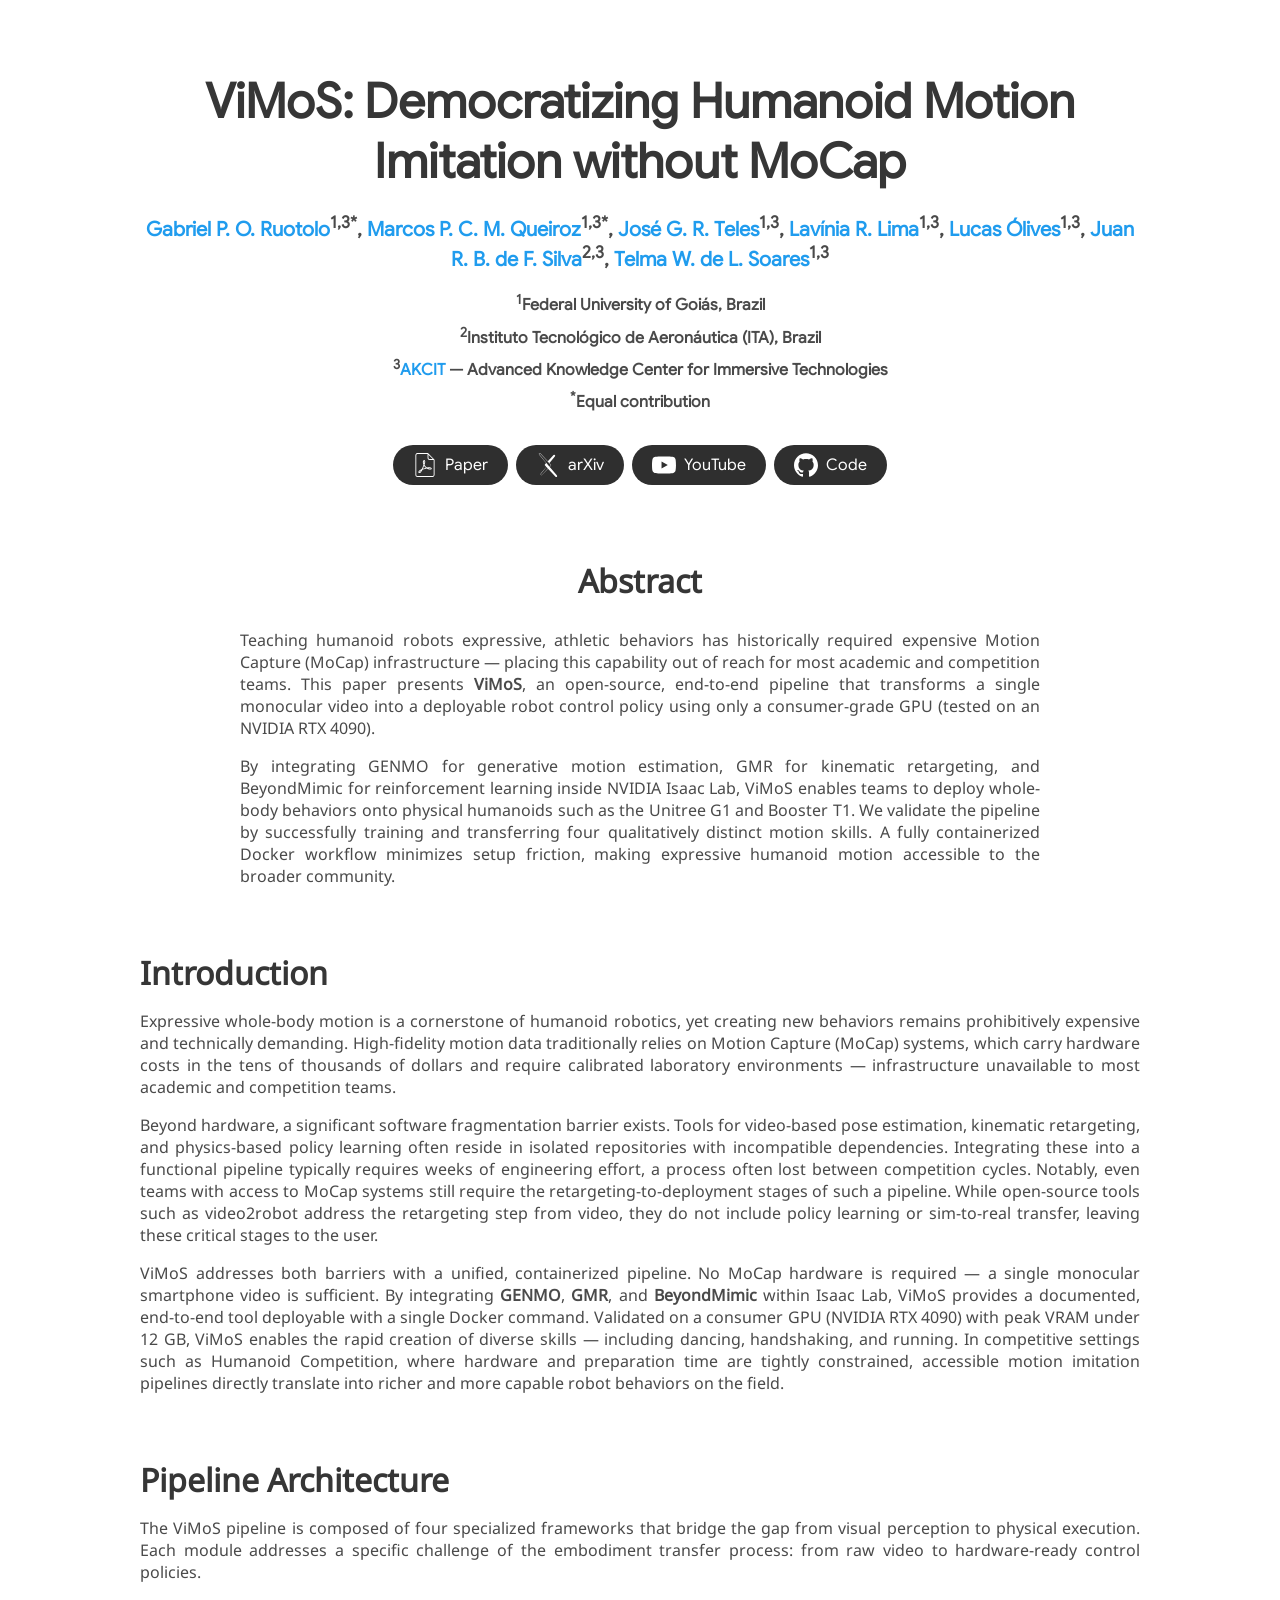
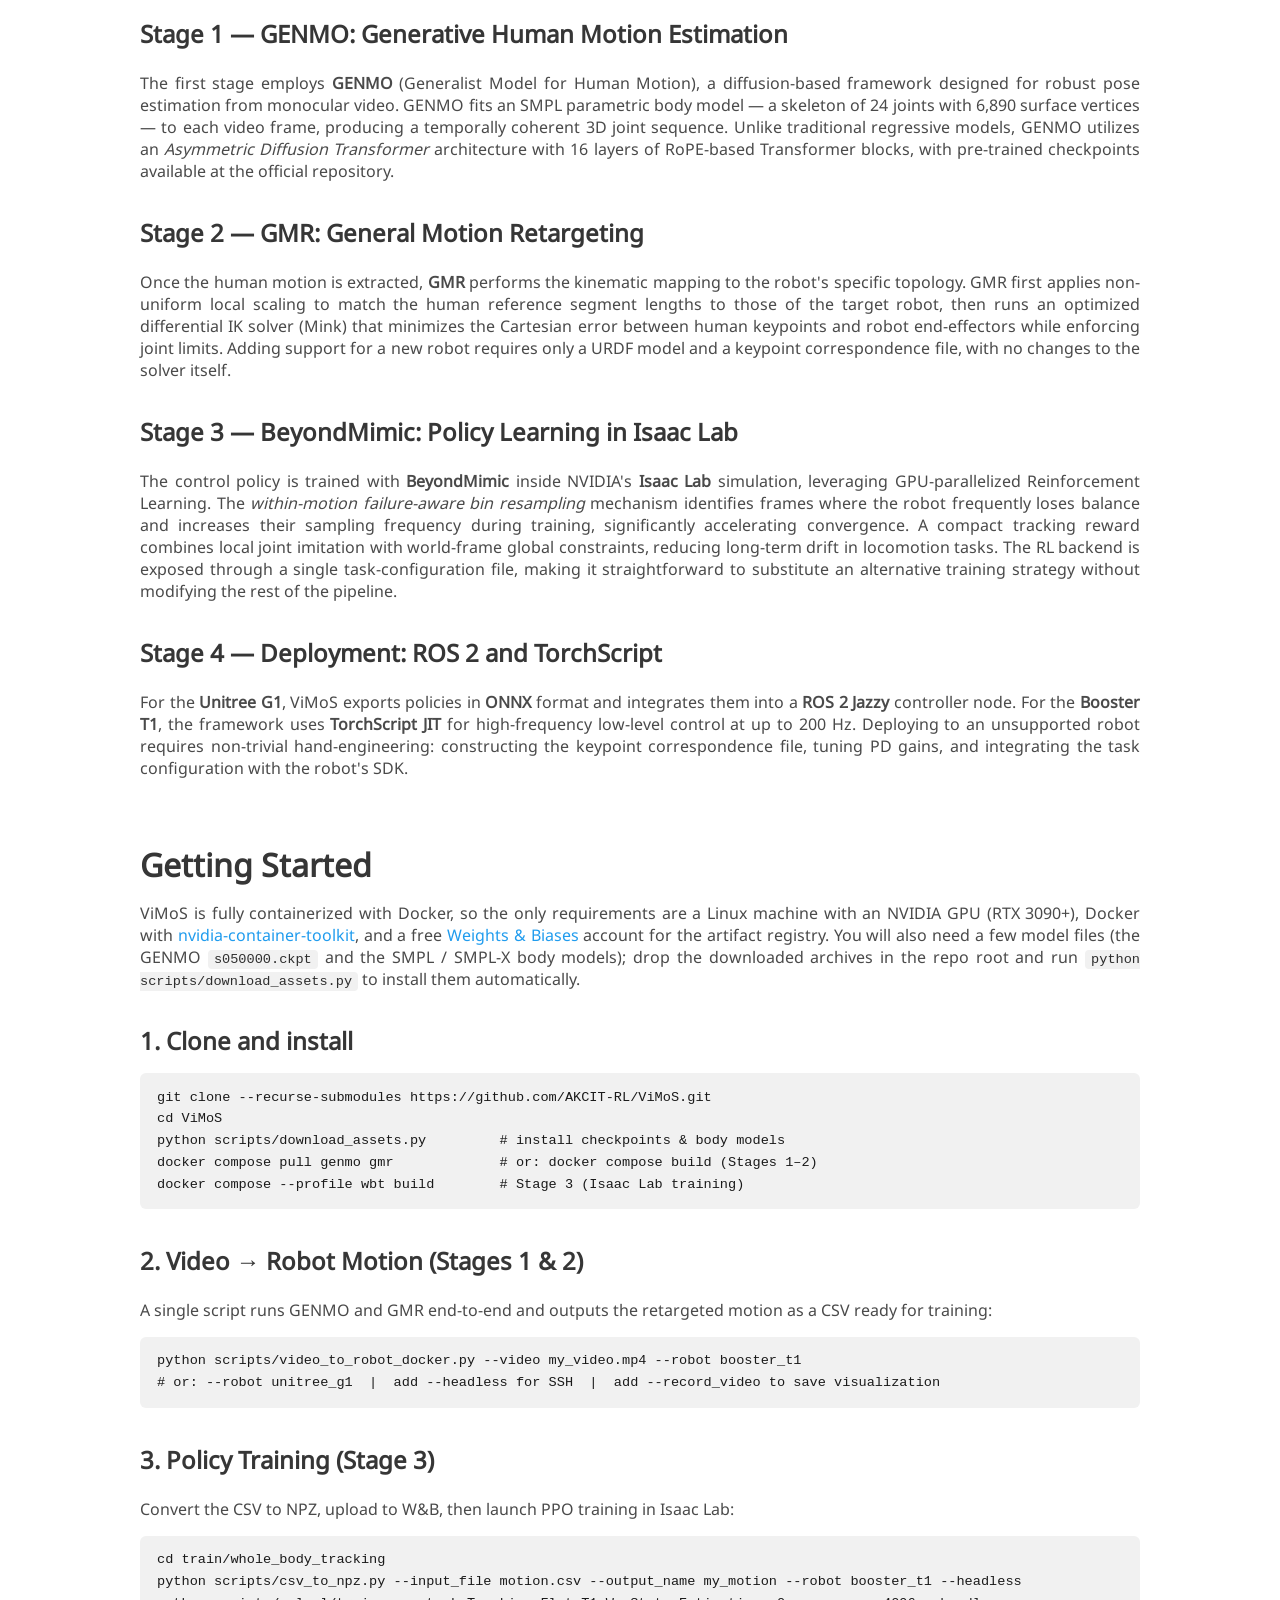
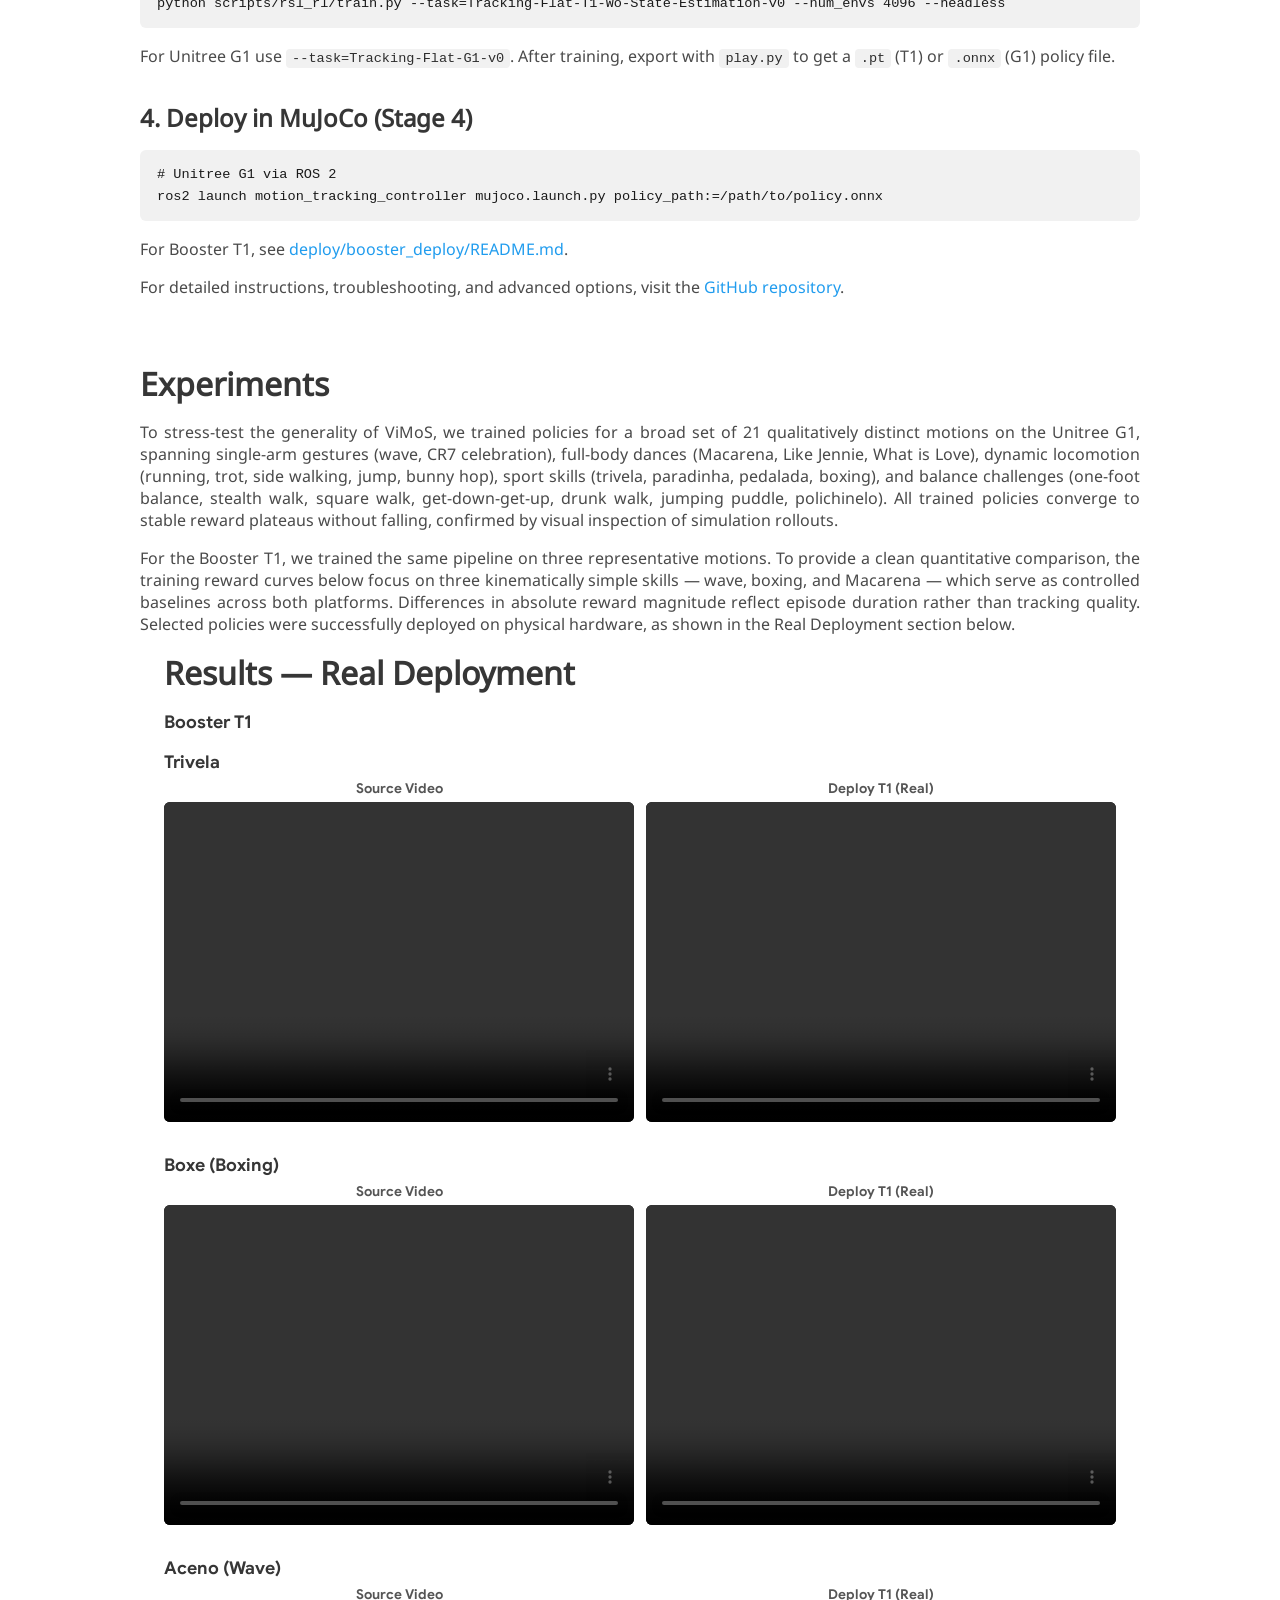
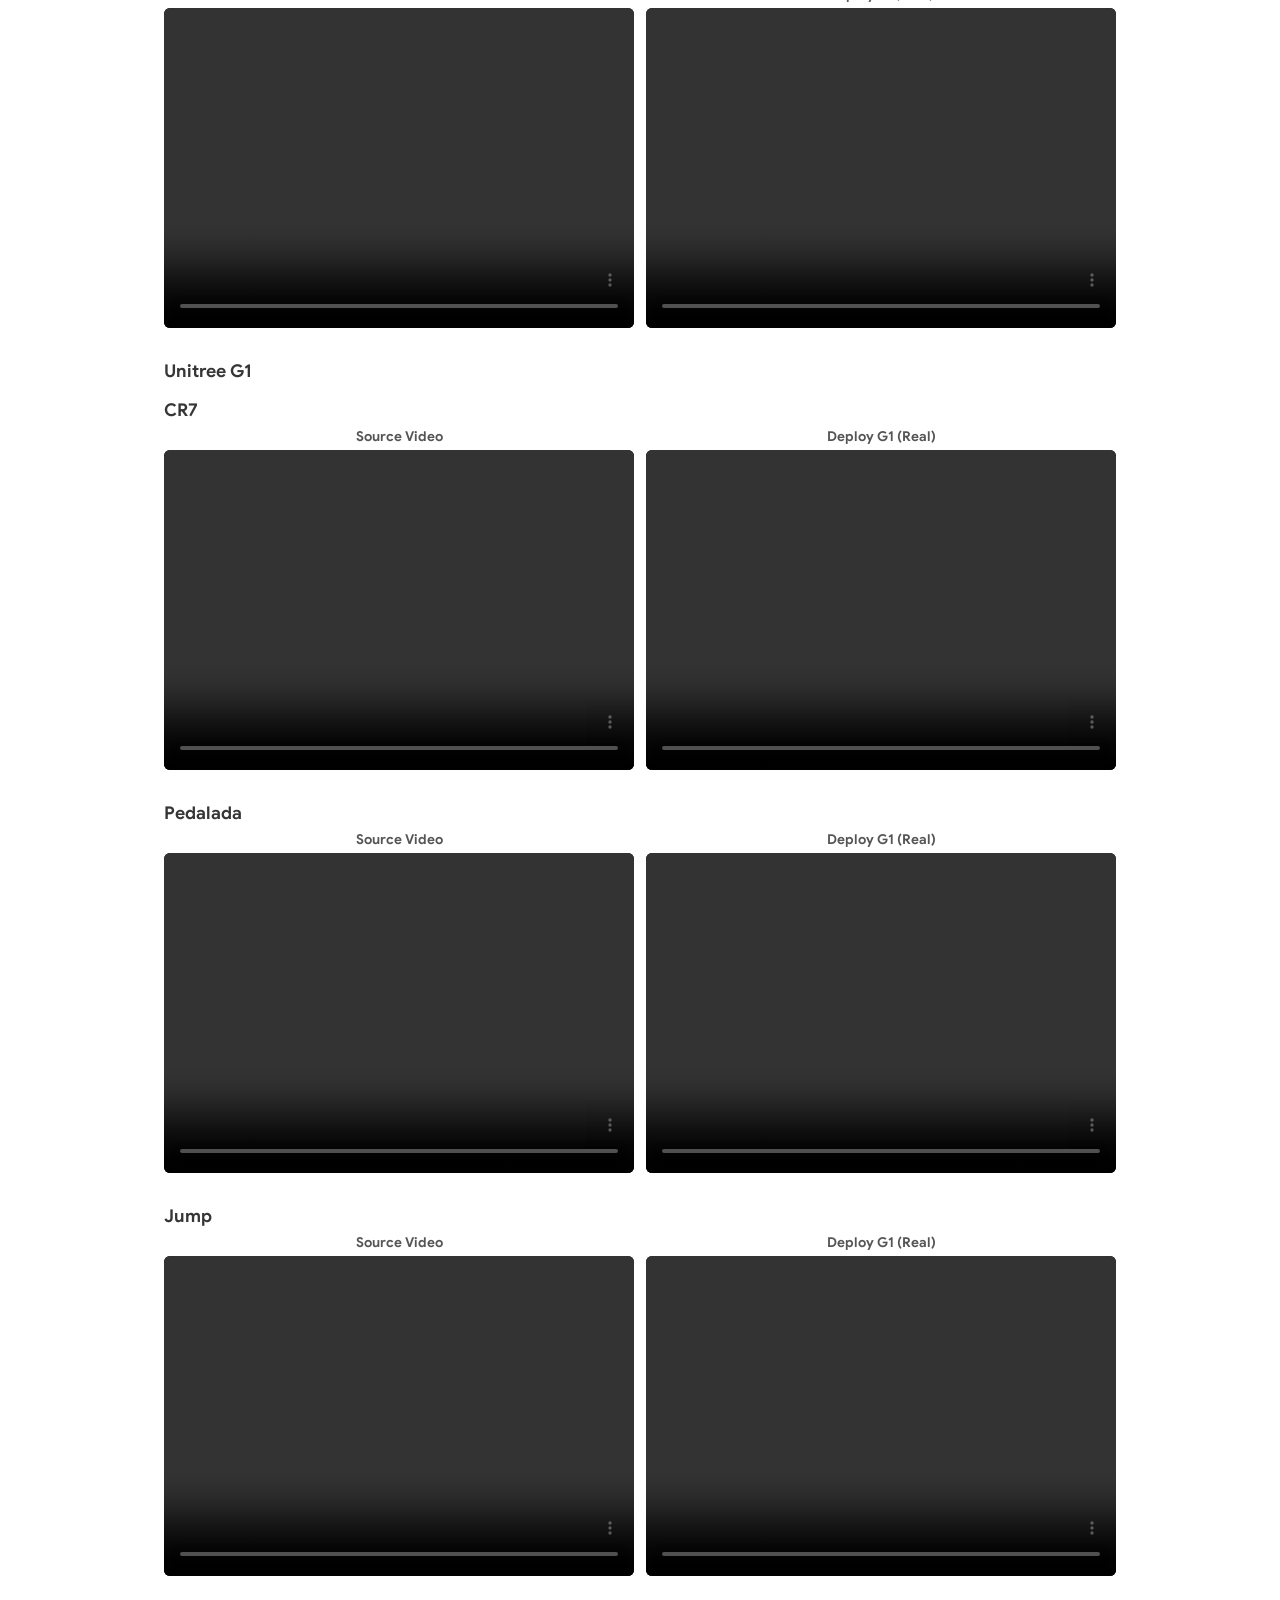
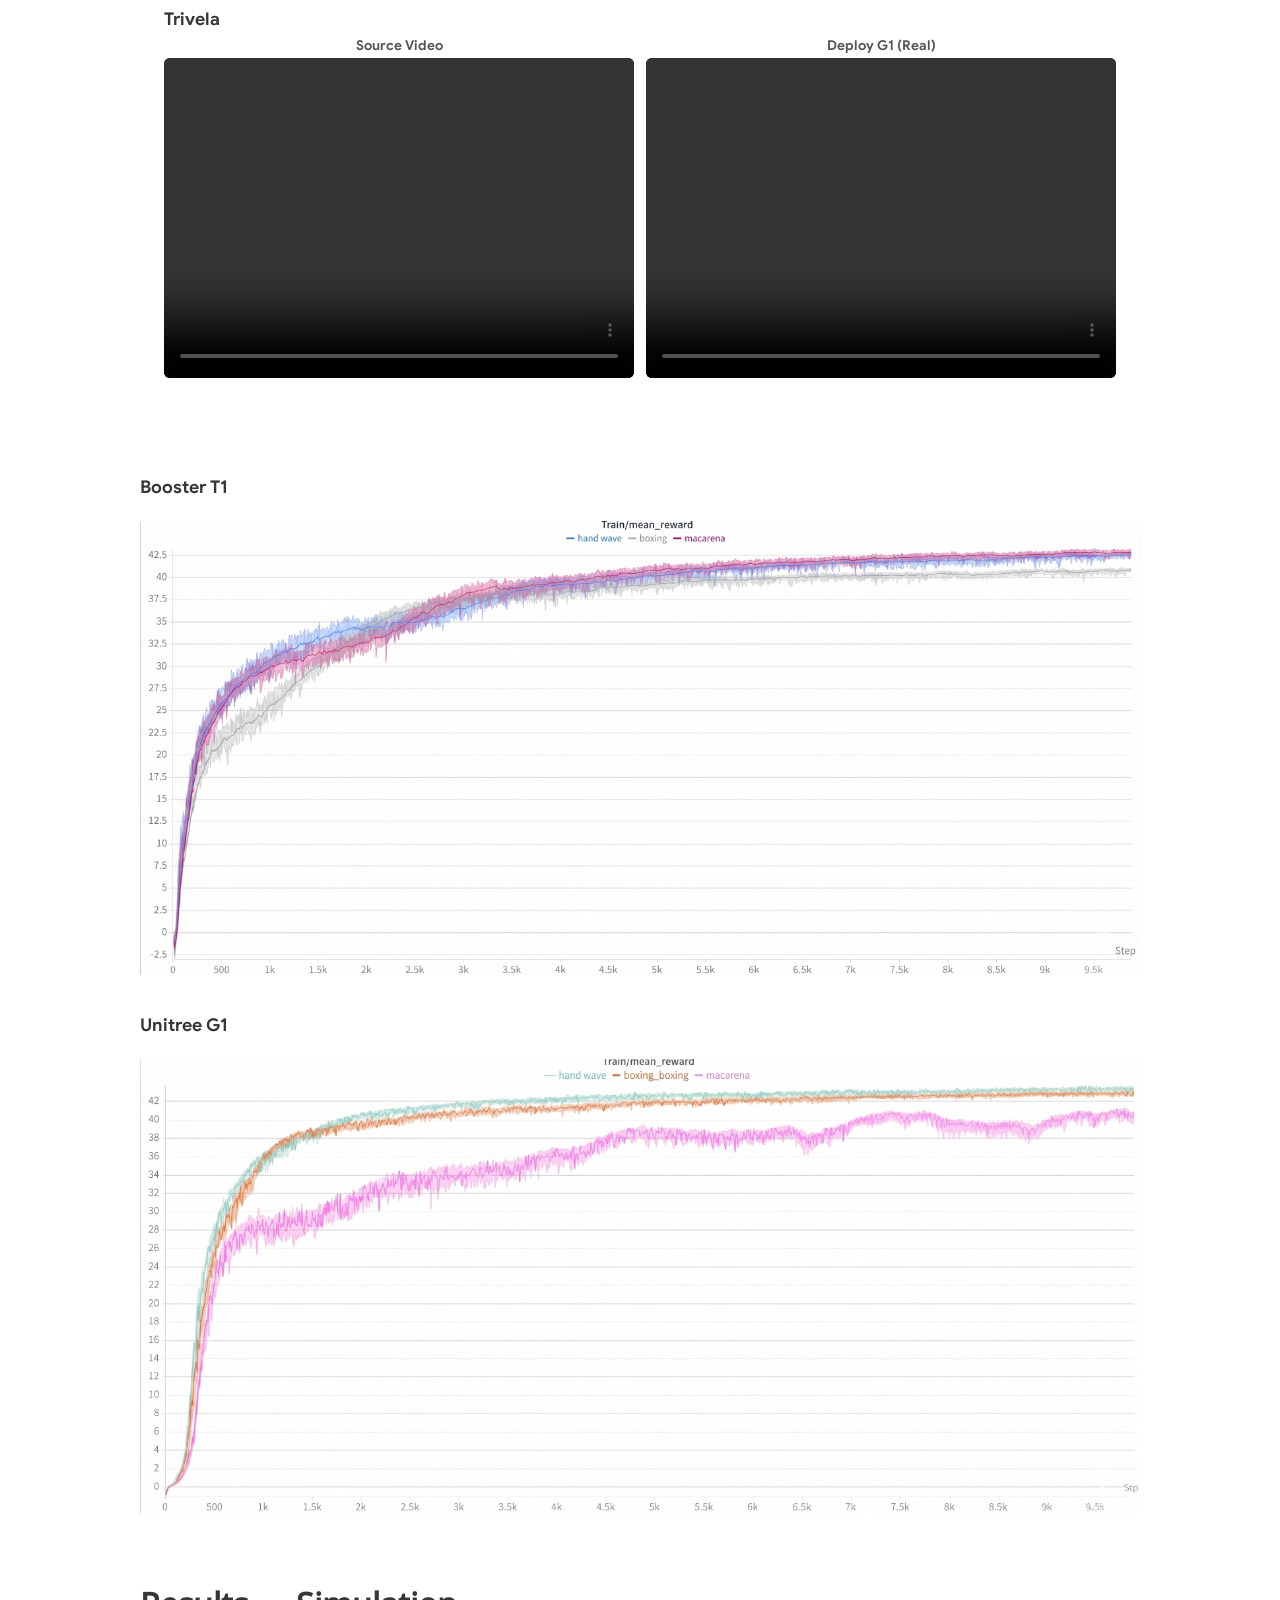
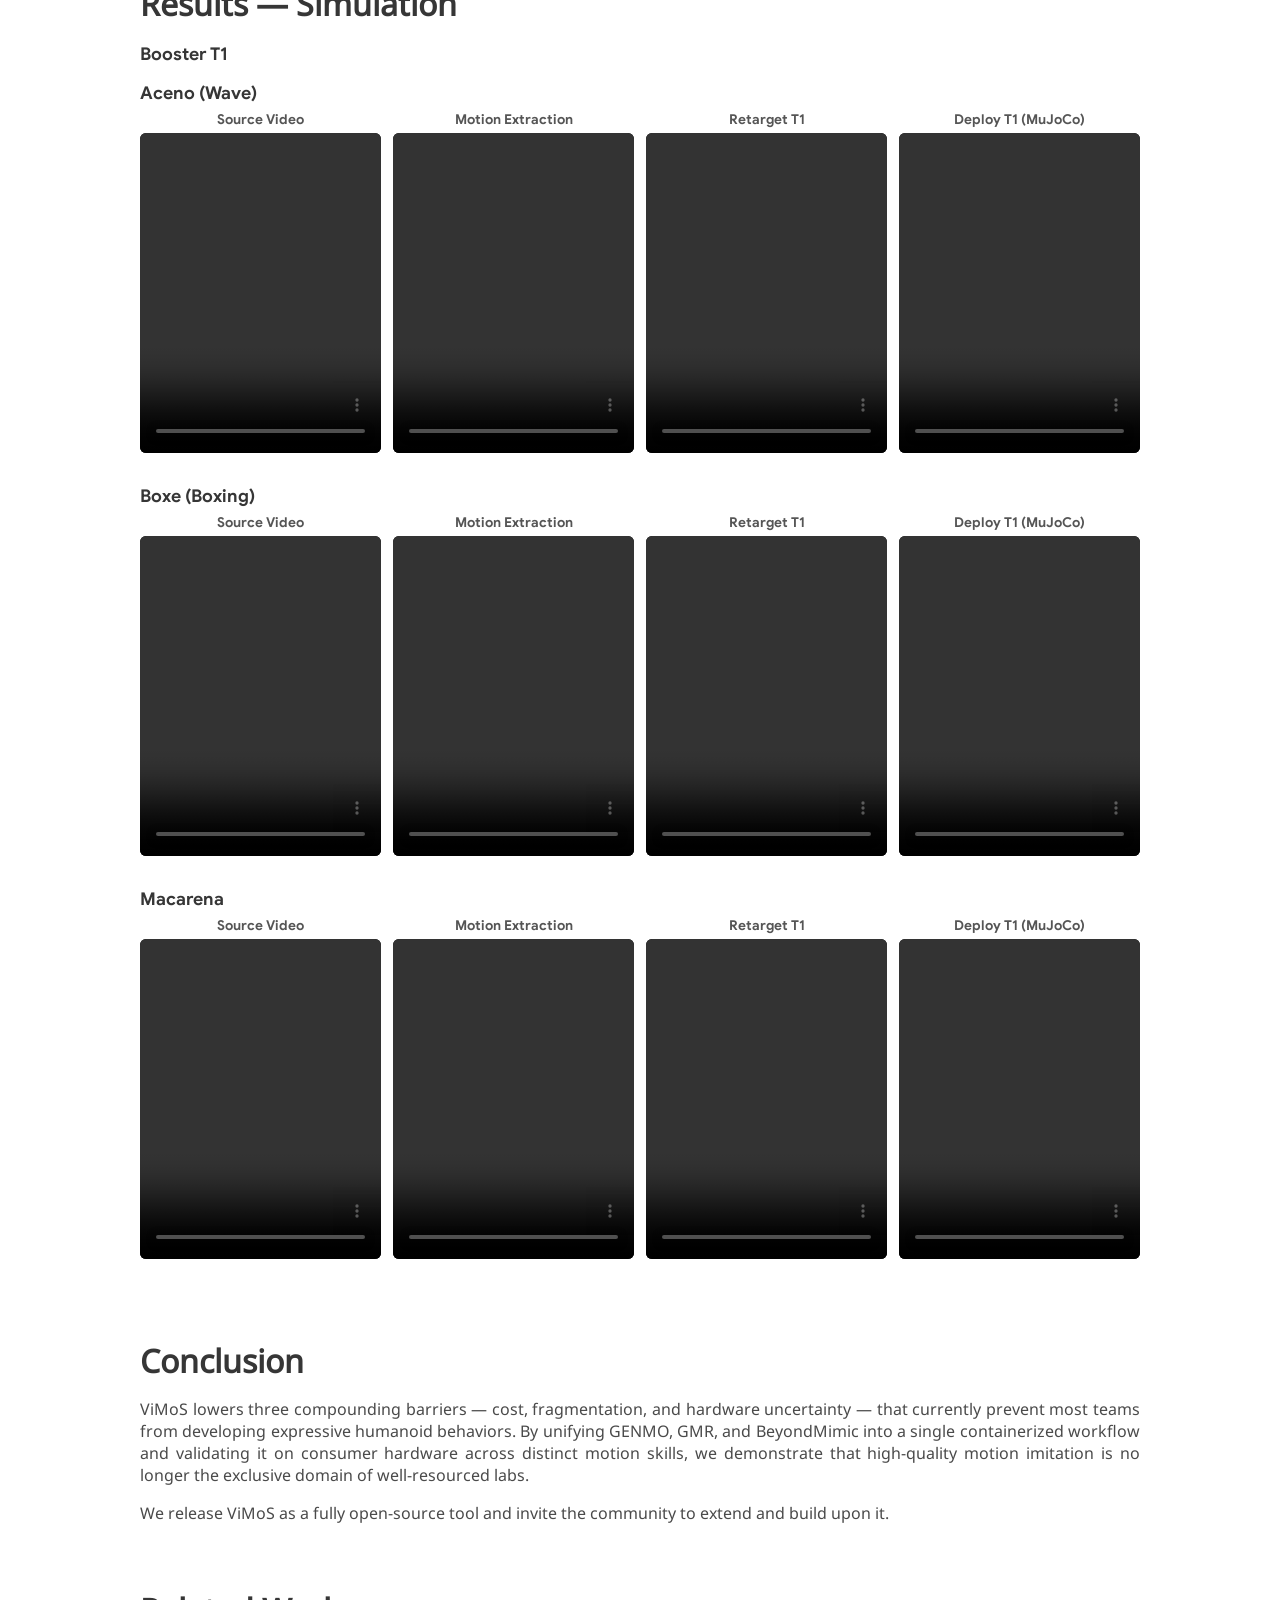
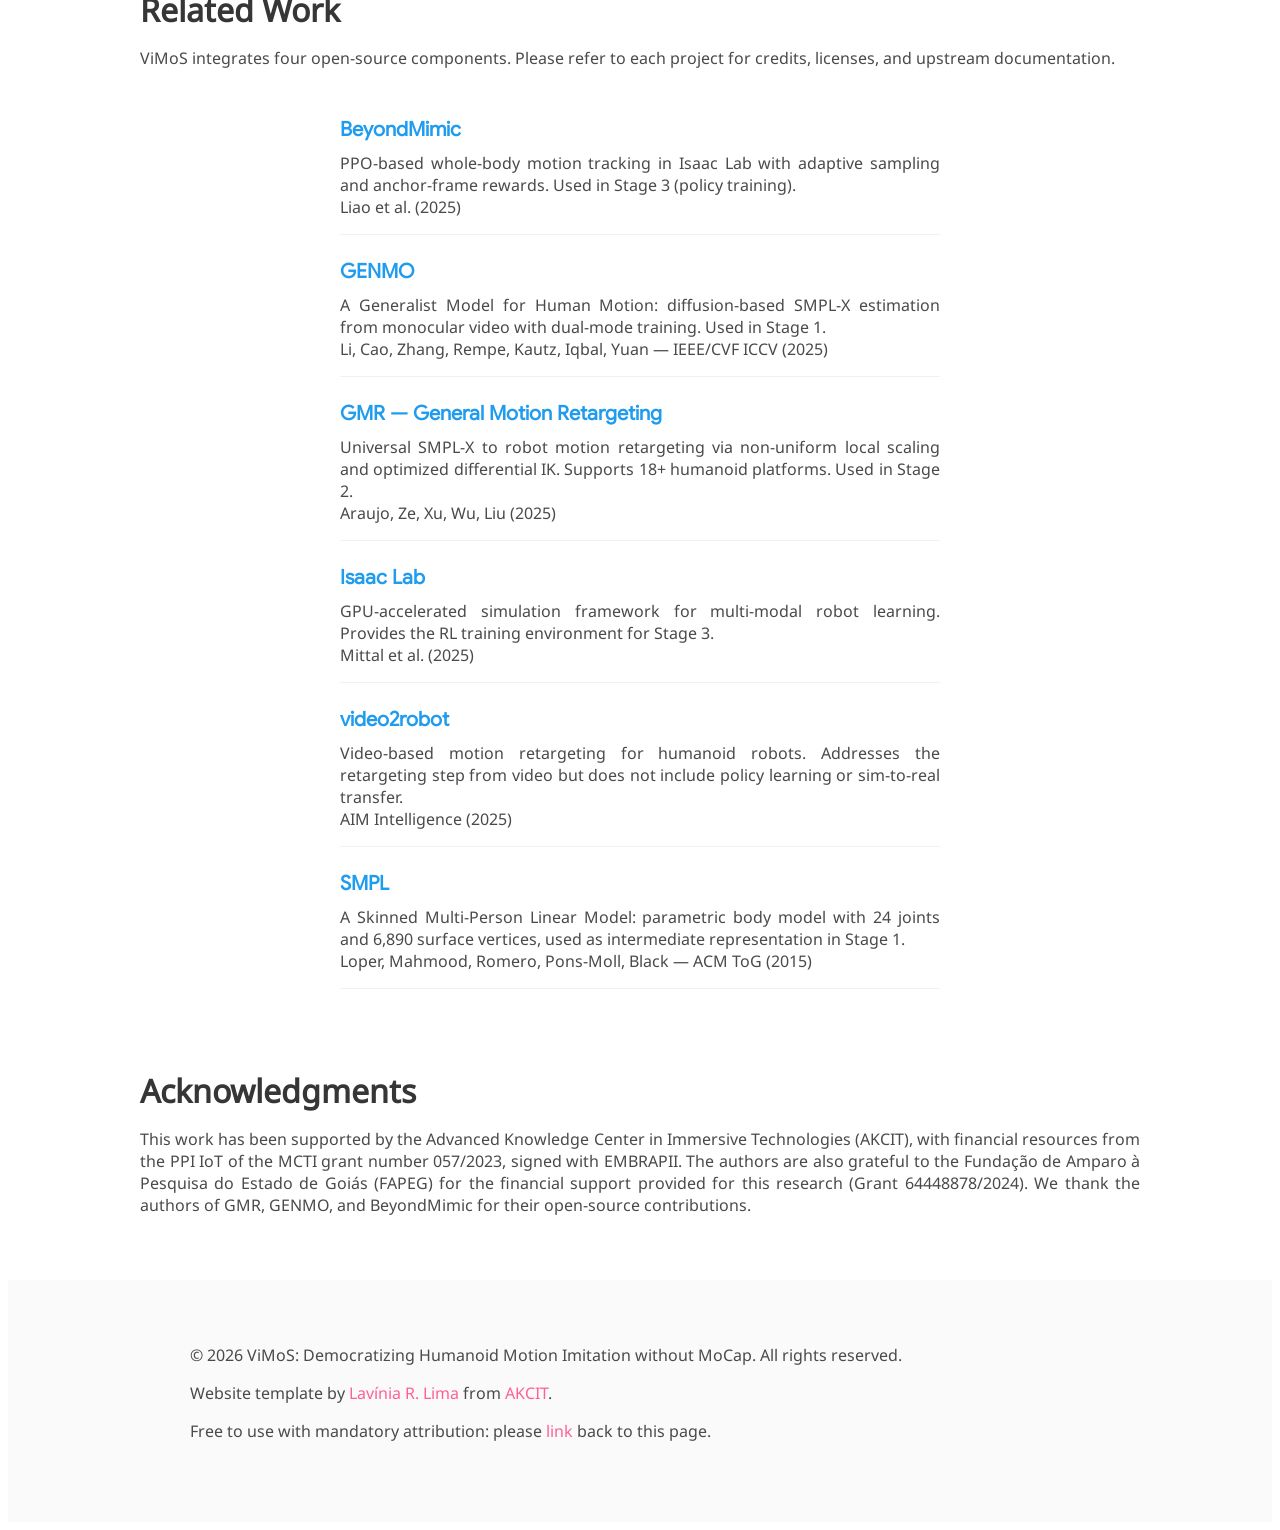
==== commit 2dd58495: "ci: prebuilt Docker images on GHCR + asset installer & docs - add GitHub Actions workflow to build/p" ====
--- a/docs/index.html
+++ b/docs/index.html
@@ -116,13 +116,14 @@
             <div class="content">
                 <h5>Getting Started</h5>
                 <p>
-                    ViMoS is fully containerized with Docker, so the only requirements are a Linux machine with an NVIDIA GPU (RTX 3090+), Docker with <a href="https://docs.nvidia.com/datacenter/cloud-native/container-toolkit/install-guide.html" target="_blank" class="no-underline">nvidia-container-toolkit</a>, and a free <a href="https://wandb.ai/" target="_blank" class="no-underline">Weights &amp; Biases</a> account for the artifact registry. You will also need the GENMO checkpoint (<span class="inline-code">s050000.ckpt</span>) placed at <span class="inline-code">retarget/GENMO/inputs/checkpoints/</span>.
+                    ViMoS is fully containerized with Docker, so the only requirements are a Linux machine with an NVIDIA GPU (RTX 3090+), Docker with <a href="https://docs.nvidia.com/datacenter/cloud-native/container-toolkit/install-guide.html" target="_blank" class="no-underline">nvidia-container-toolkit</a>, and a free <a href="https://wandb.ai/" target="_blank" class="no-underline">Weights &amp; Biases</a> account for the artifact registry. You will also need a few model files (the GENMO <span class="inline-code">s050000.ckpt</span> and the SMPL / SMPL-X body models); drop the downloaded archives in the repo root and run <span class="inline-code">python scripts/download_assets.py</span> to install them automatically.
                 </p>
 
                 <h6>1. Clone and install</h6>
 <pre><code>git clone --recurse-submodules https://github.com/AKCIT-RL/ViMoS.git
 cd ViMoS
-docker compose build                      # Stages 1–2 (GENMO + GMR)
+python scripts/download_assets.py         # install checkpoints &amp; body models
+docker compose pull genmo gmr             # or: docker compose build (Stages 1–2)
 docker compose --profile wbt build        # Stage 3 (Isaac Lab training)</code></pre>
 
                 <h6>2. Video → Robot Motion (Stages 1 &amp; 2)</h6>
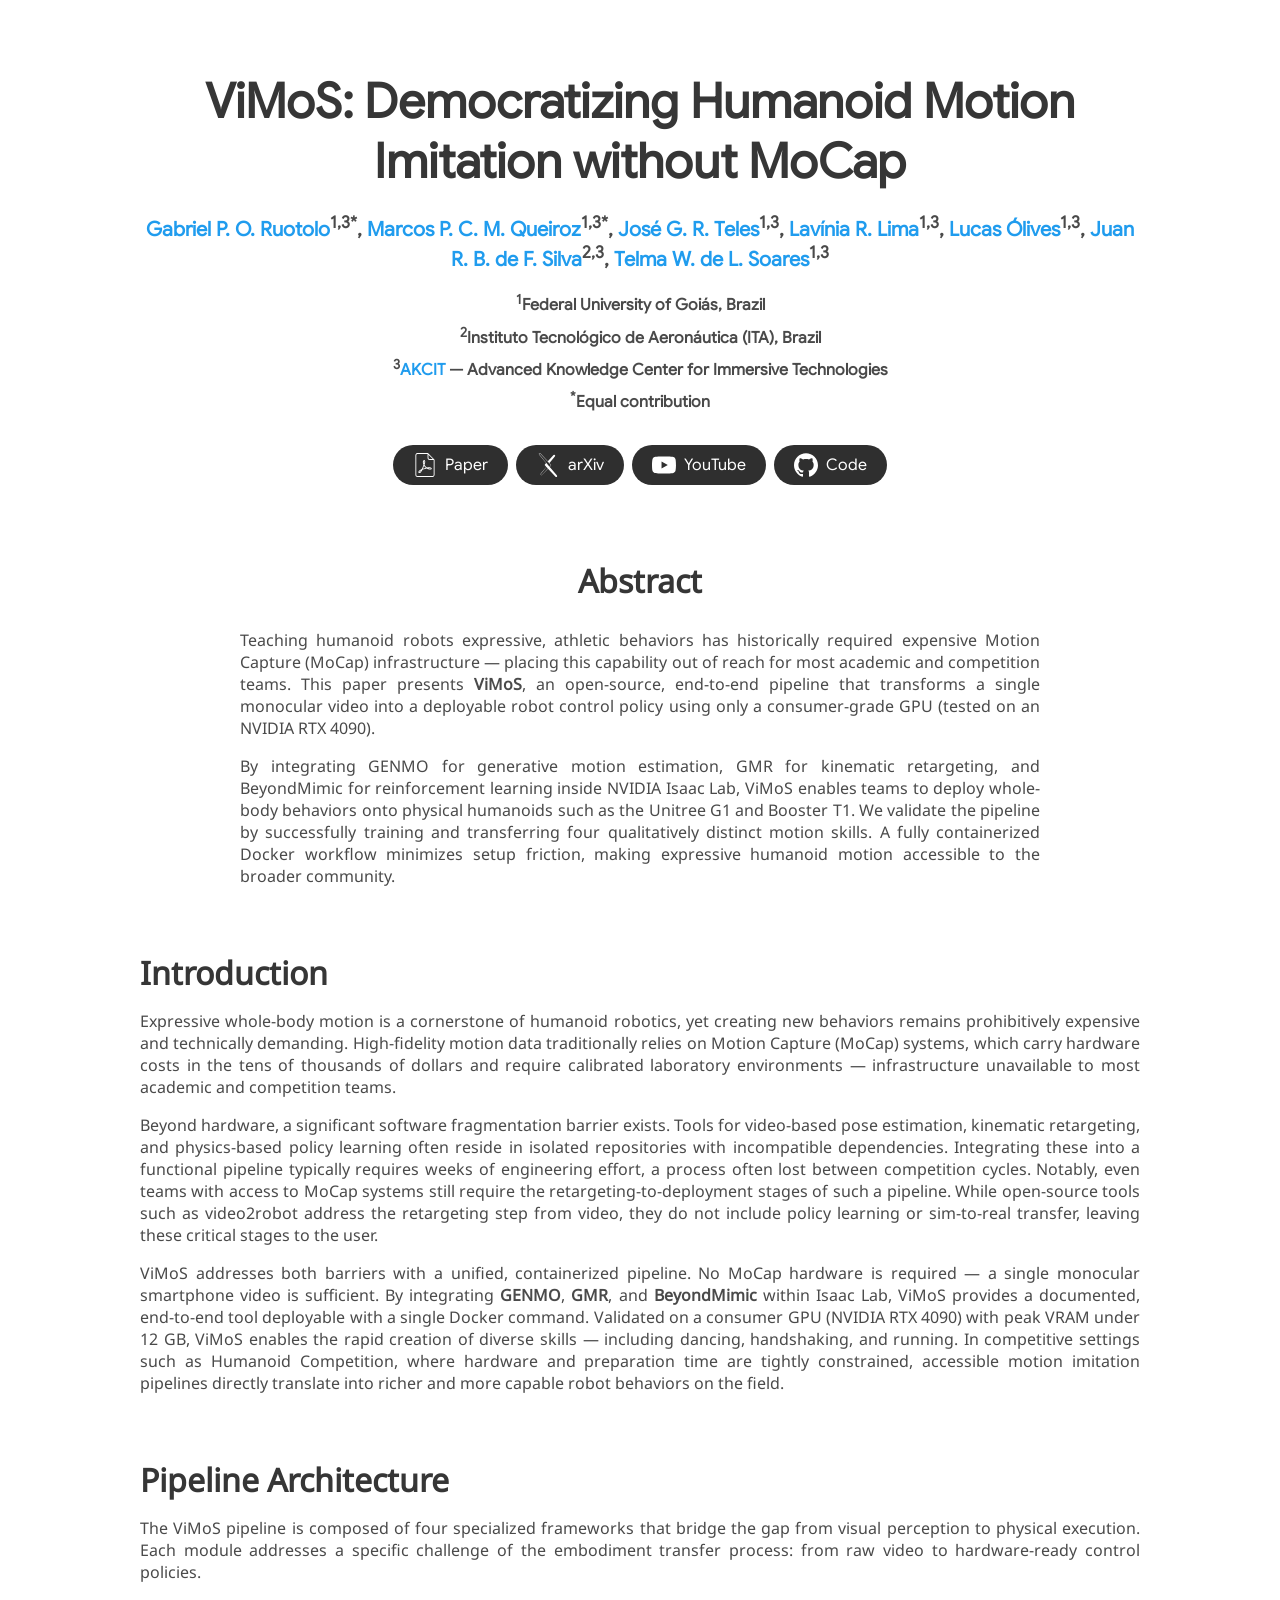
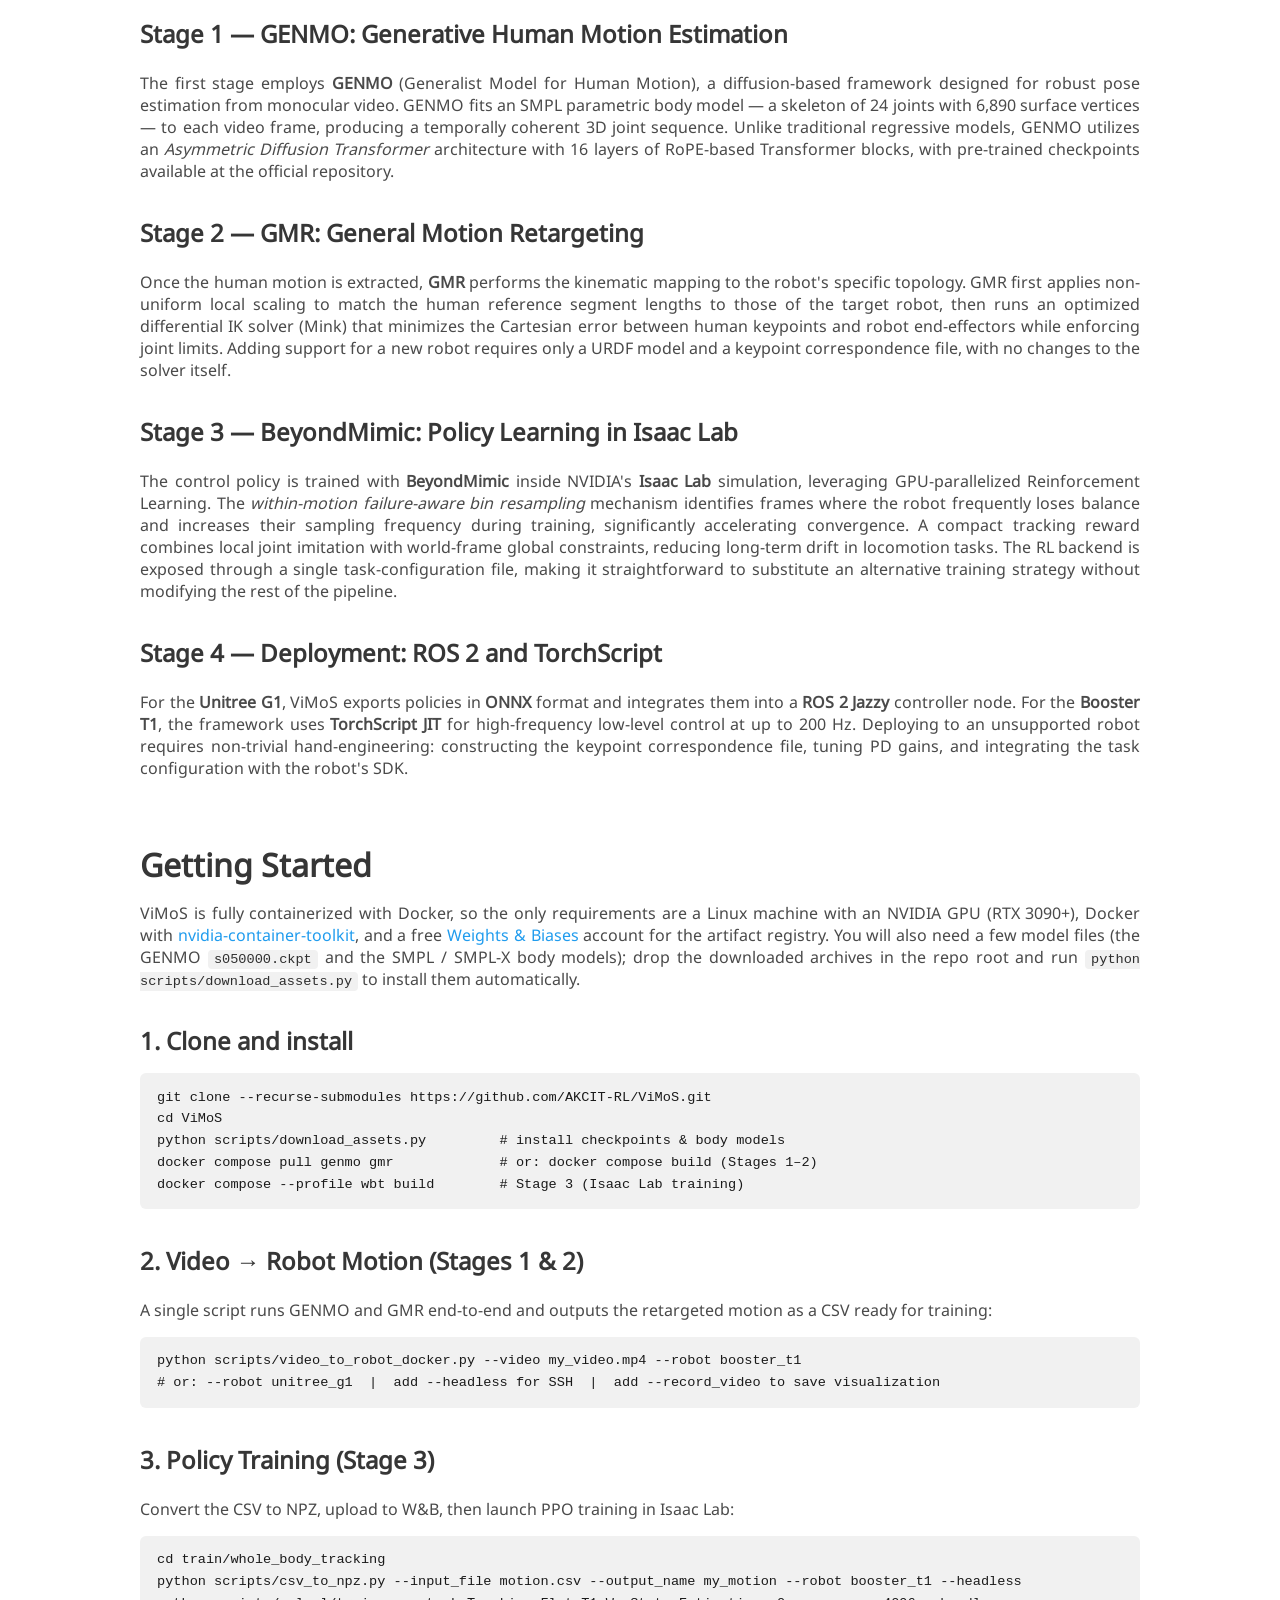
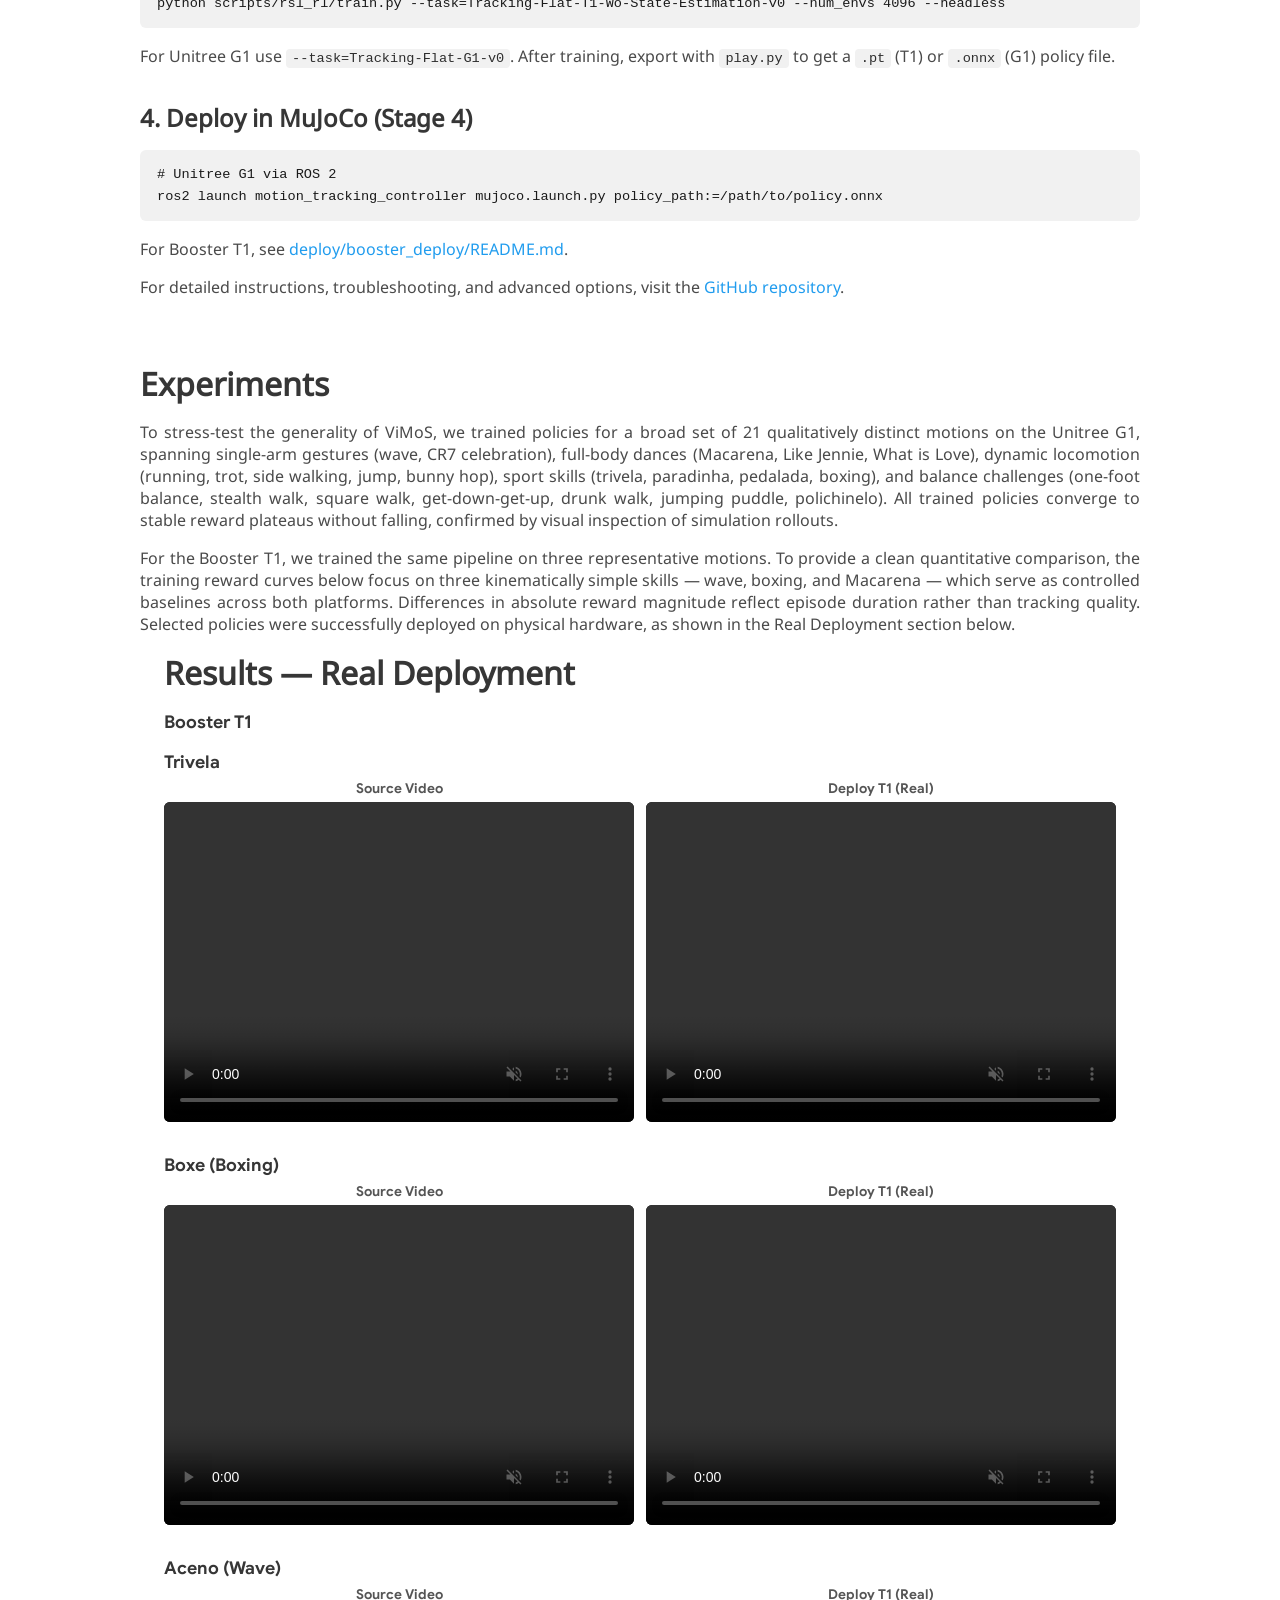
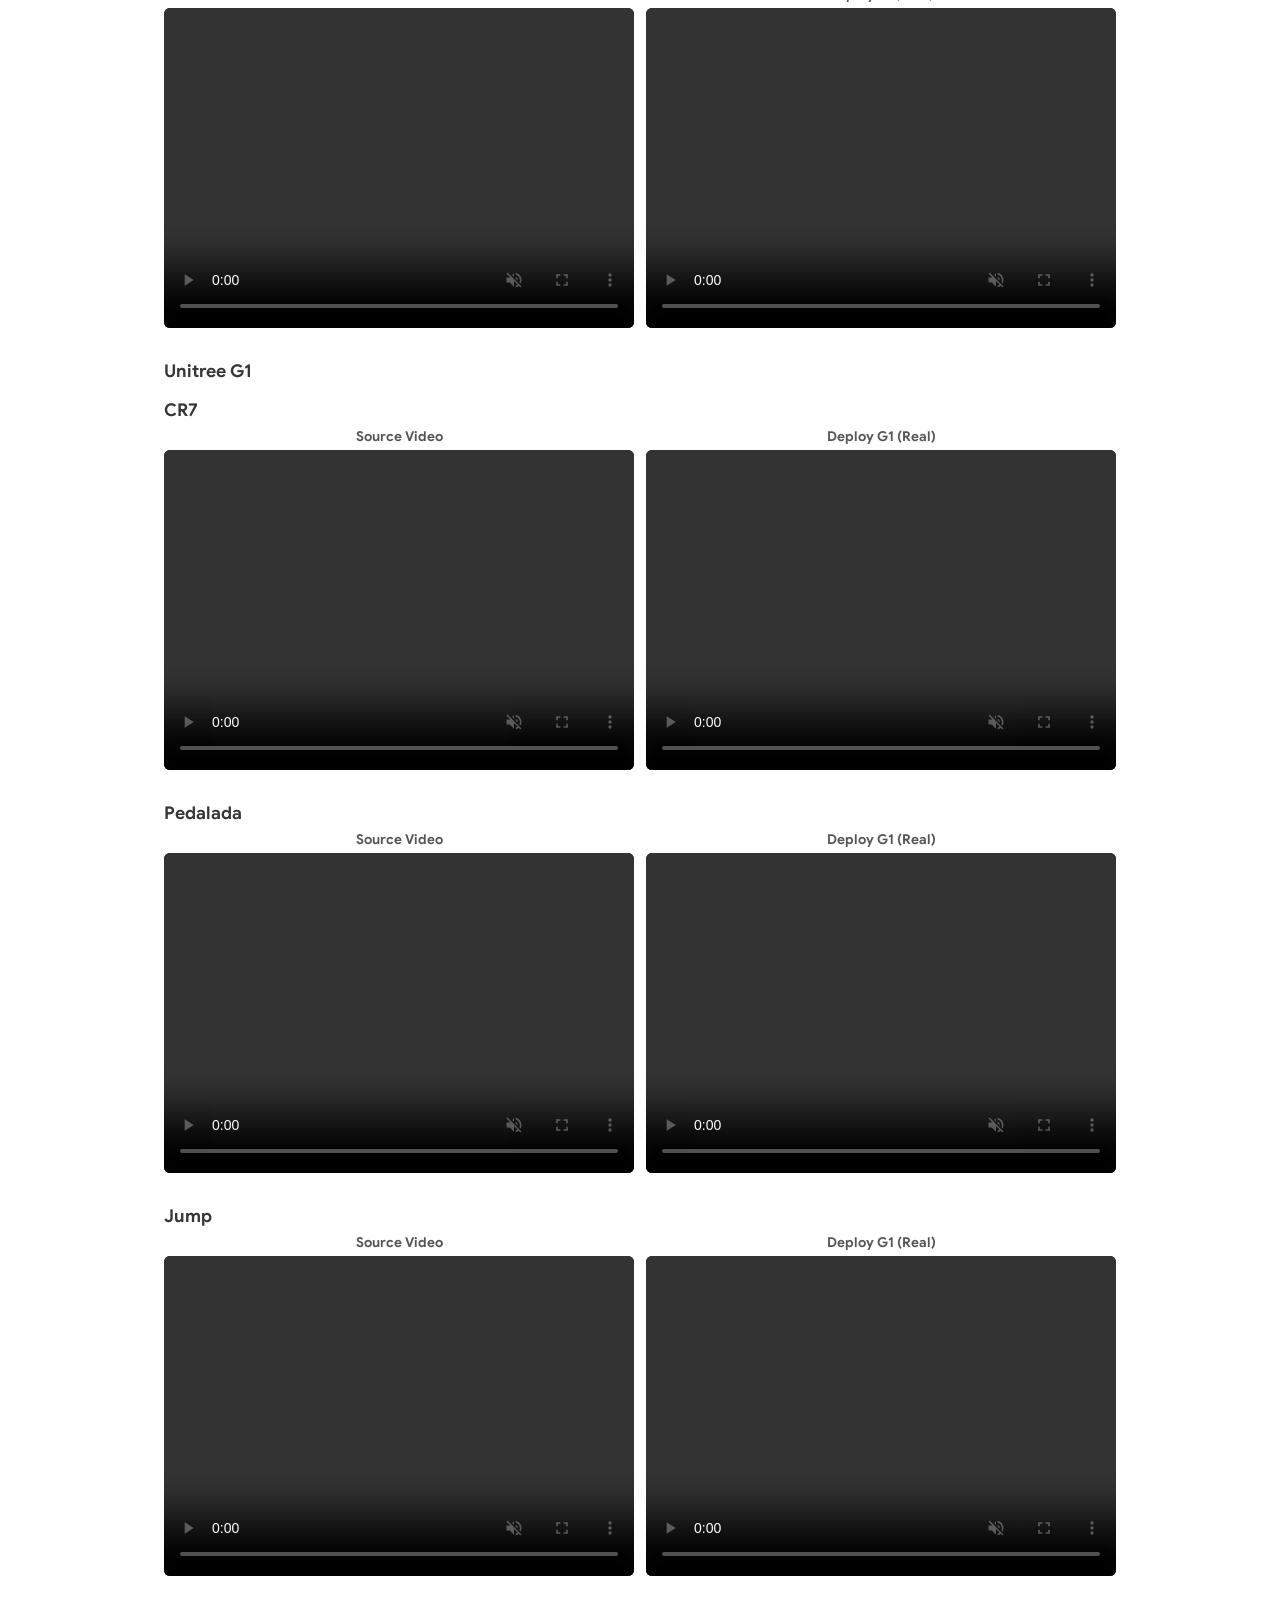
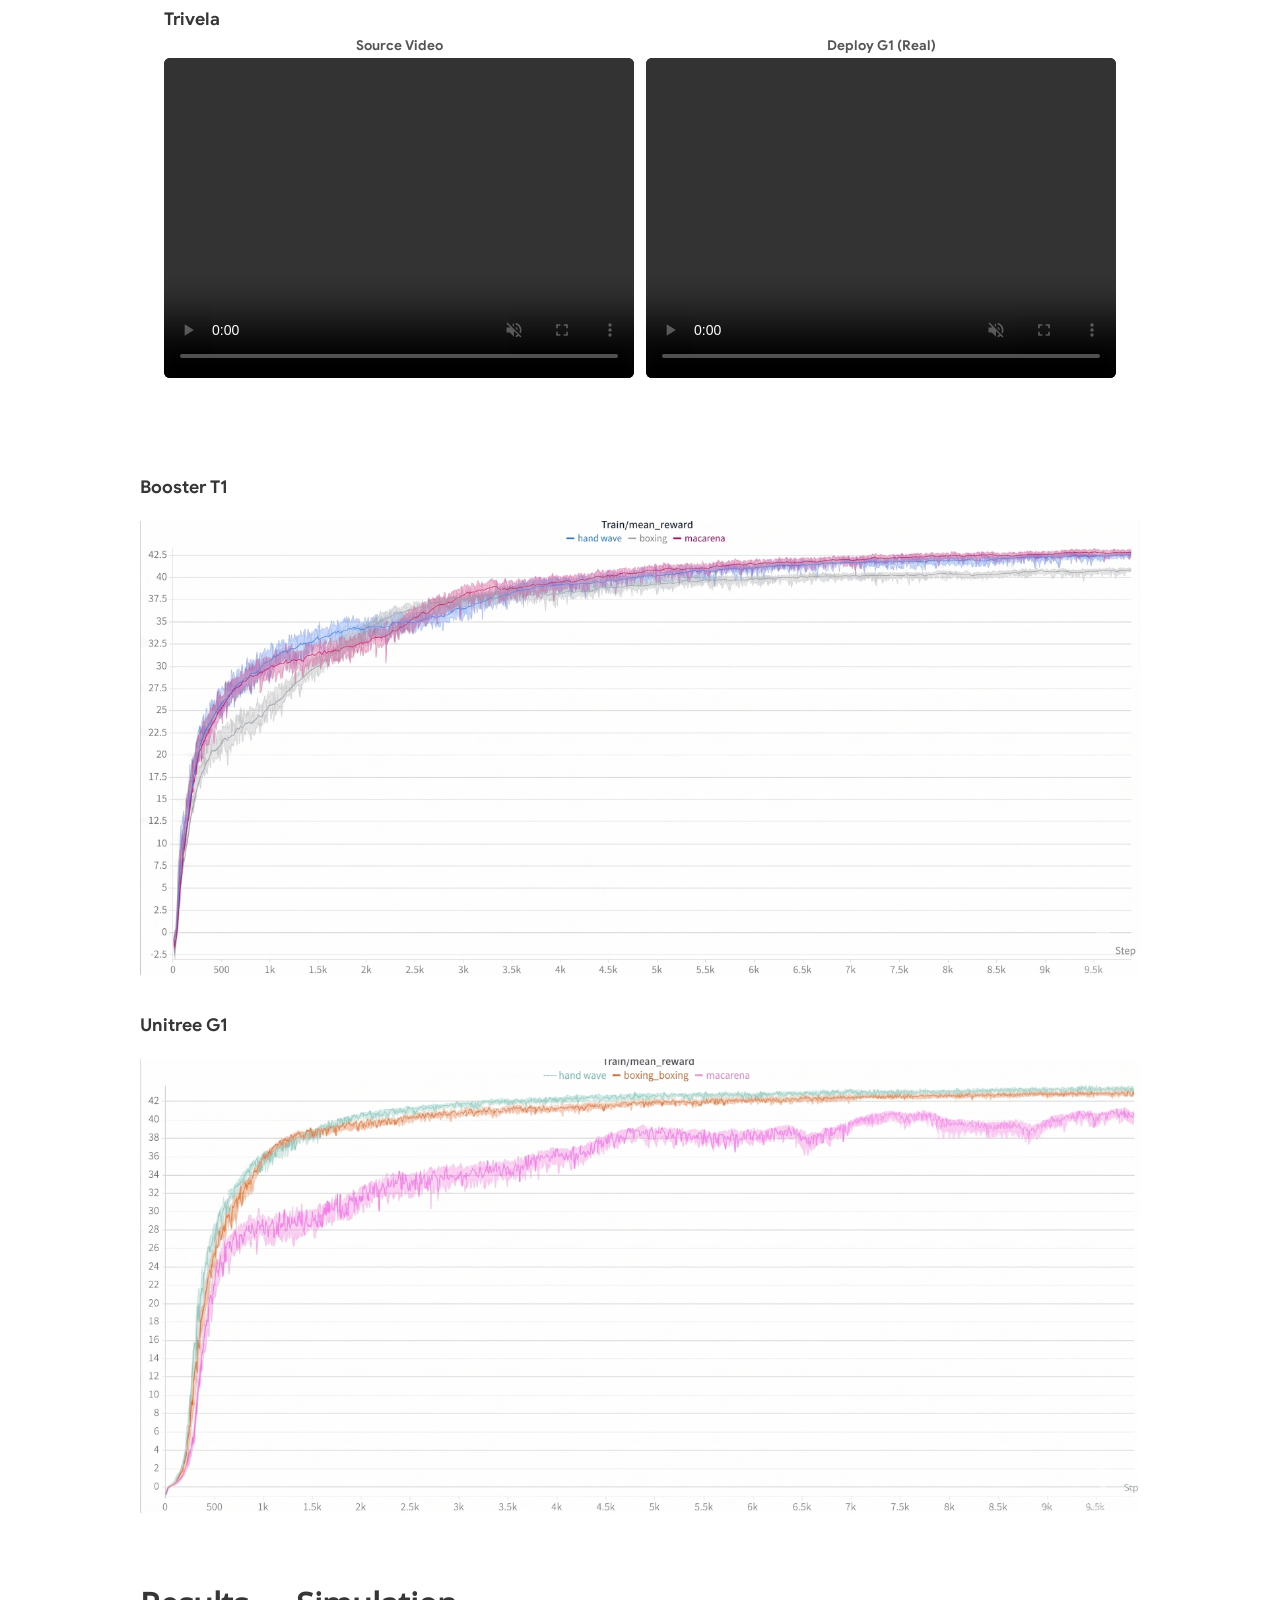
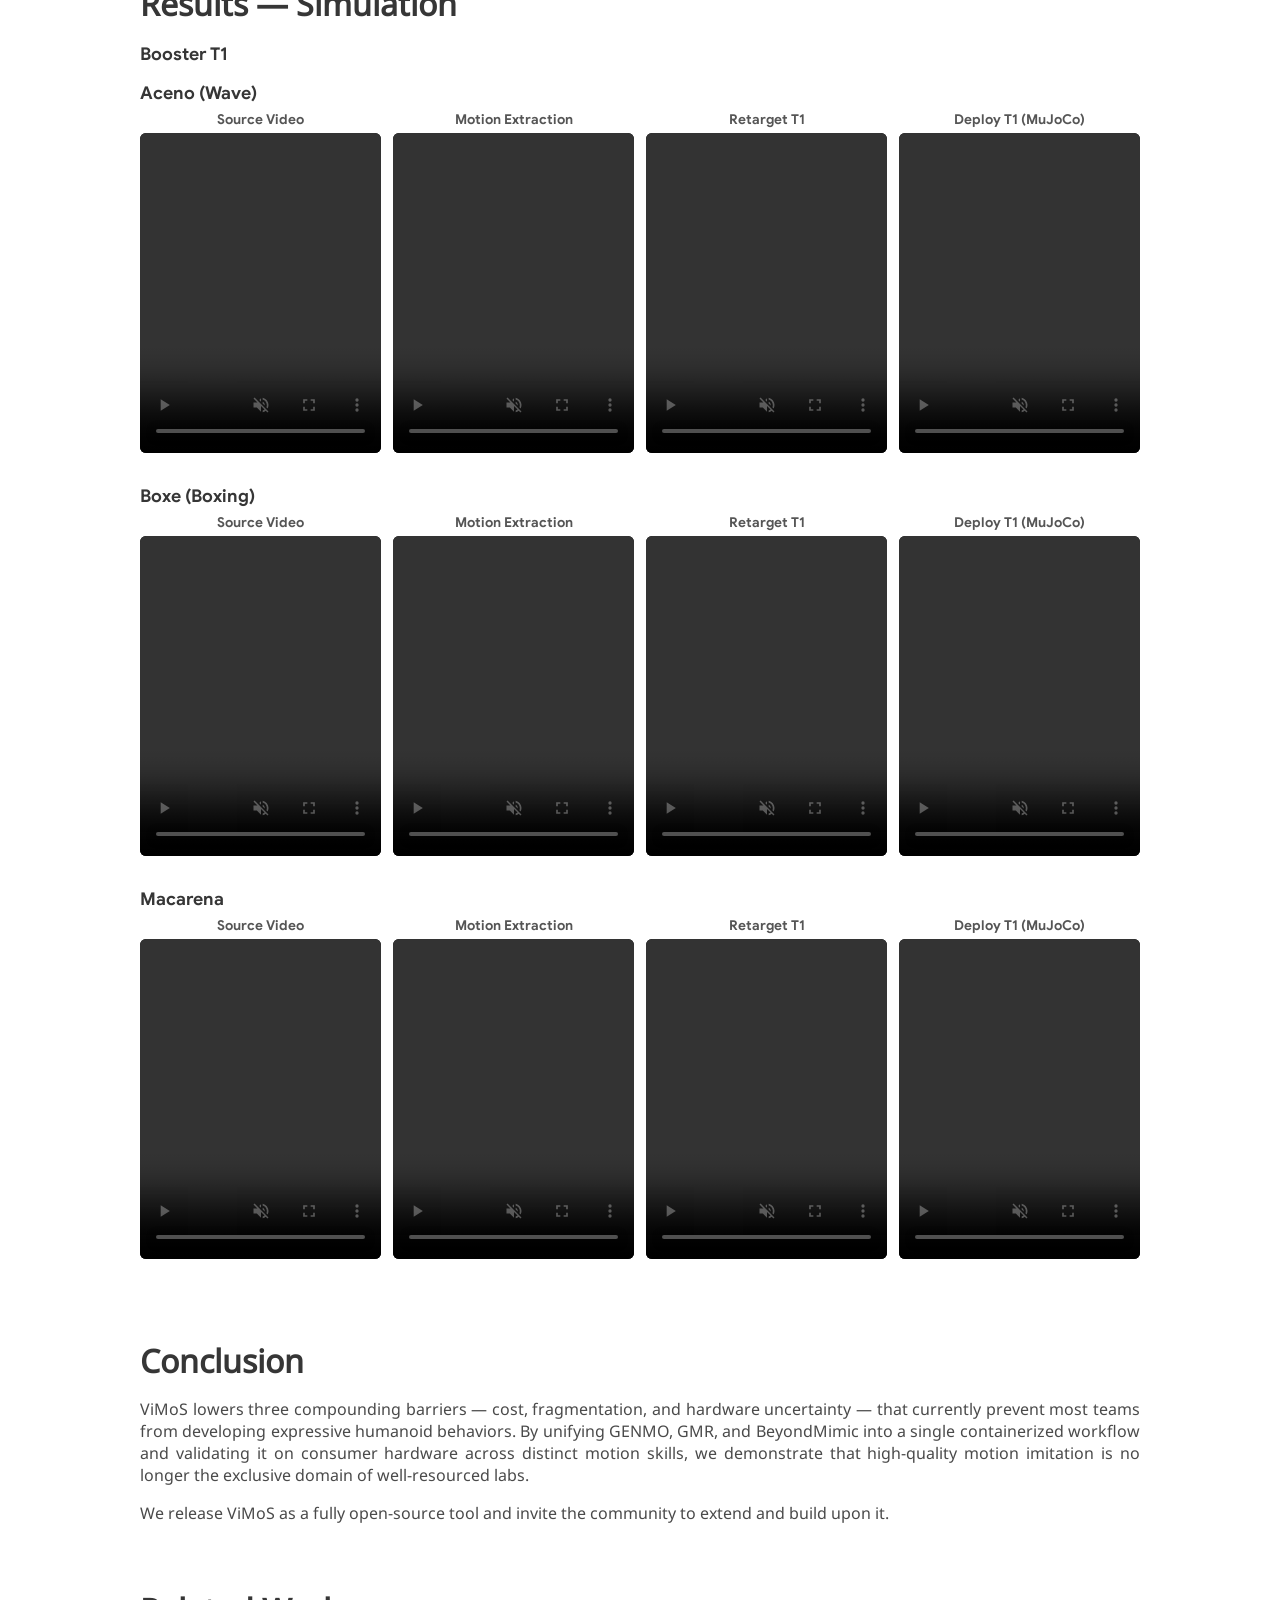
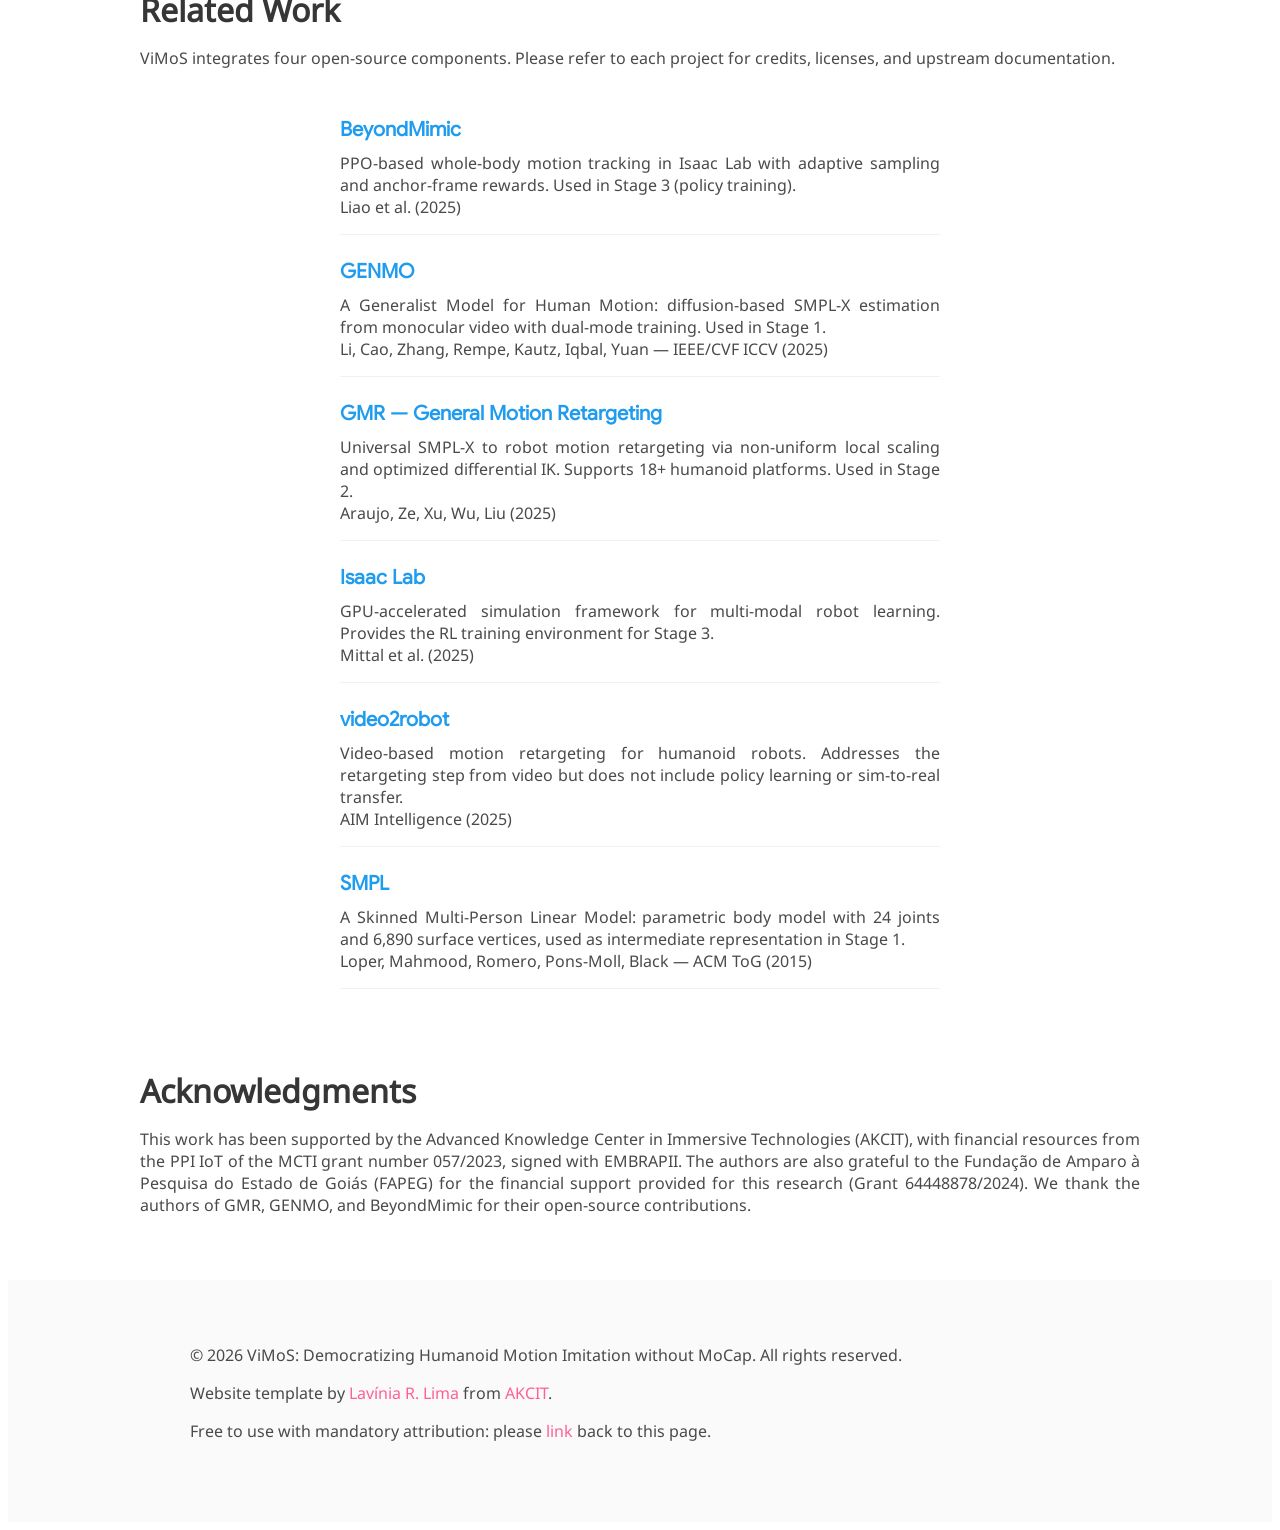
==== commit a35152b8: "fix: correct DYSNM references to ViMoS in website and compose file - Fix Code button link in docs/in" ====
--- a/docs/index.html
+++ b/docs/index.html
@@ -41,7 +41,7 @@
                         <a href="https://www.youtube.com/" class="button-text" target="_blank"><img src="images/youtube.svg" class="button-icon">YouTube</a>
                     </div>
                     <div class="button">
-                        <a href="https://github.com/AKCIT-RL/DYSNM" class="button-text" target="_blank"><img src="images/github.svg" class="button-icon">Code</a>
+                        <a href="https://github.com/AKCIT-RL/ViMoS" class="button-text" target="_blank"><img src="images/github.svg" class="button-icon">Code</a>
                     </div>
                 </div>
             </div>
